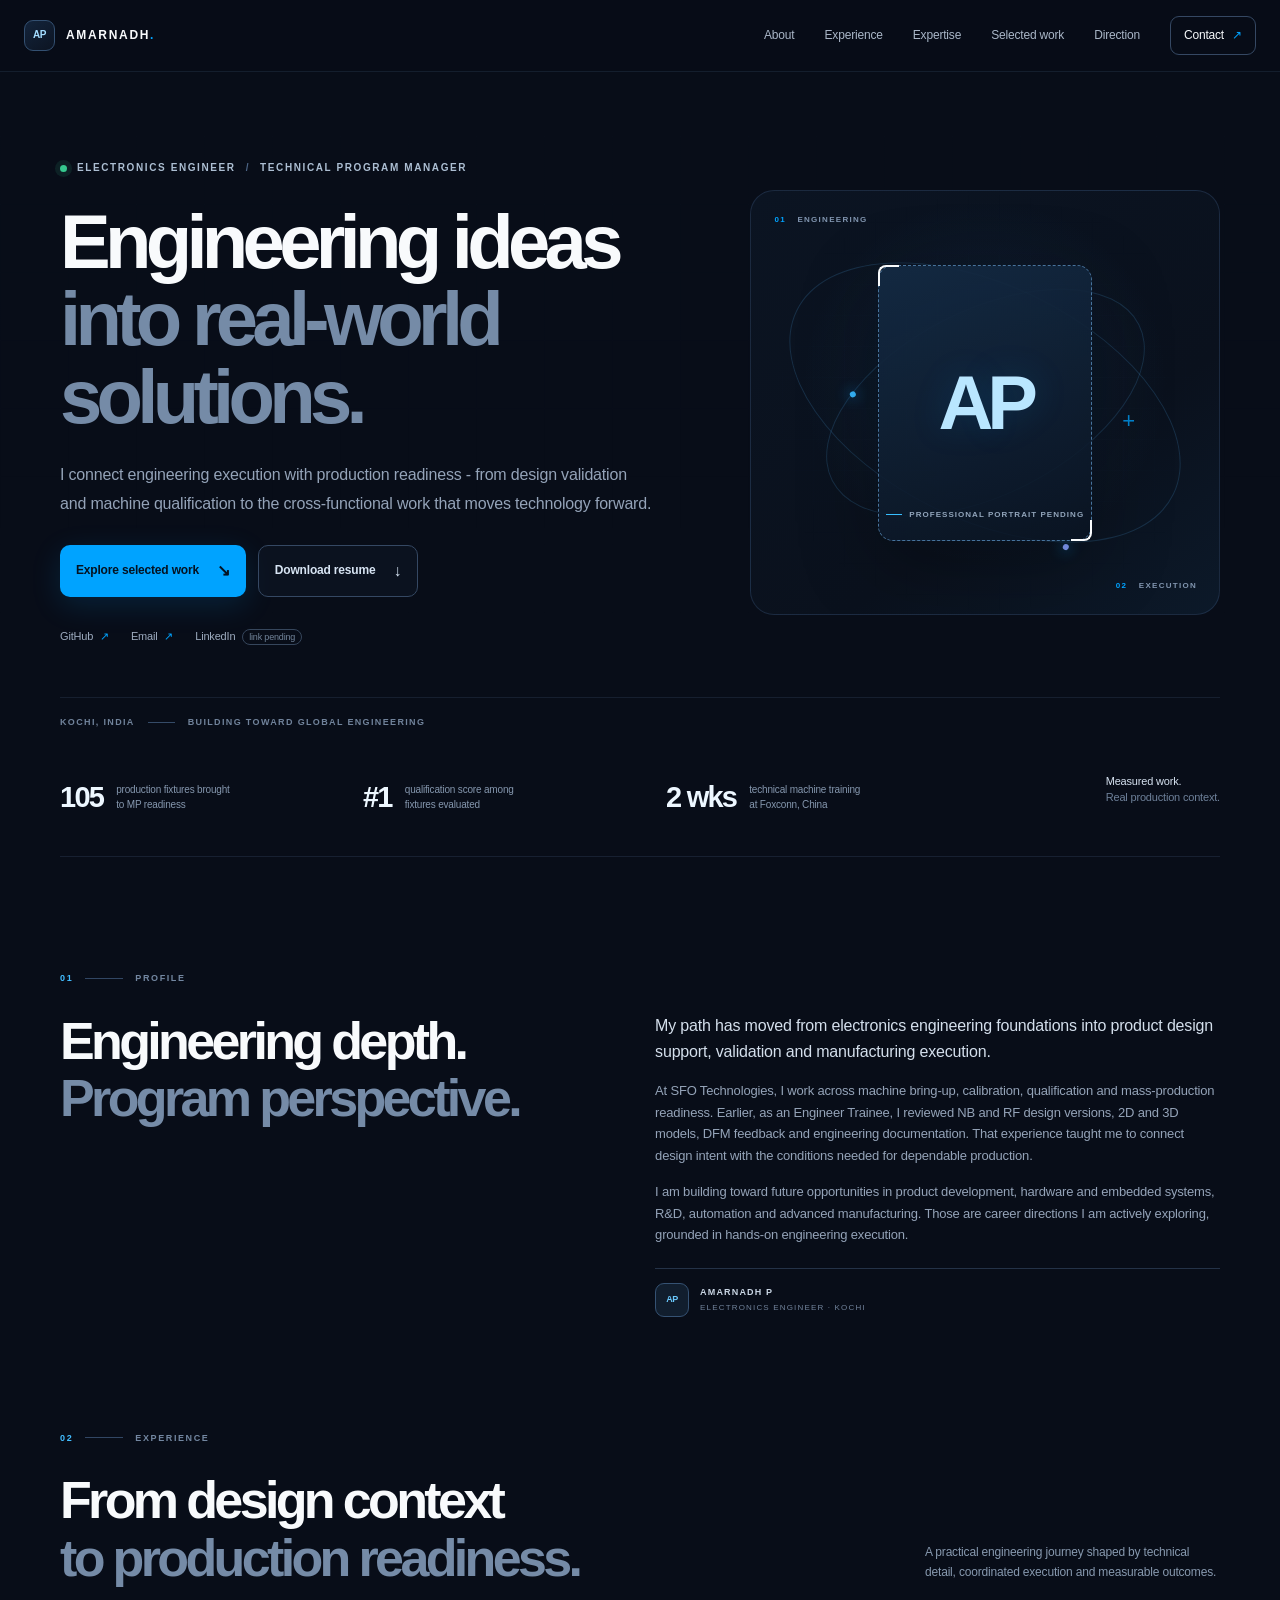
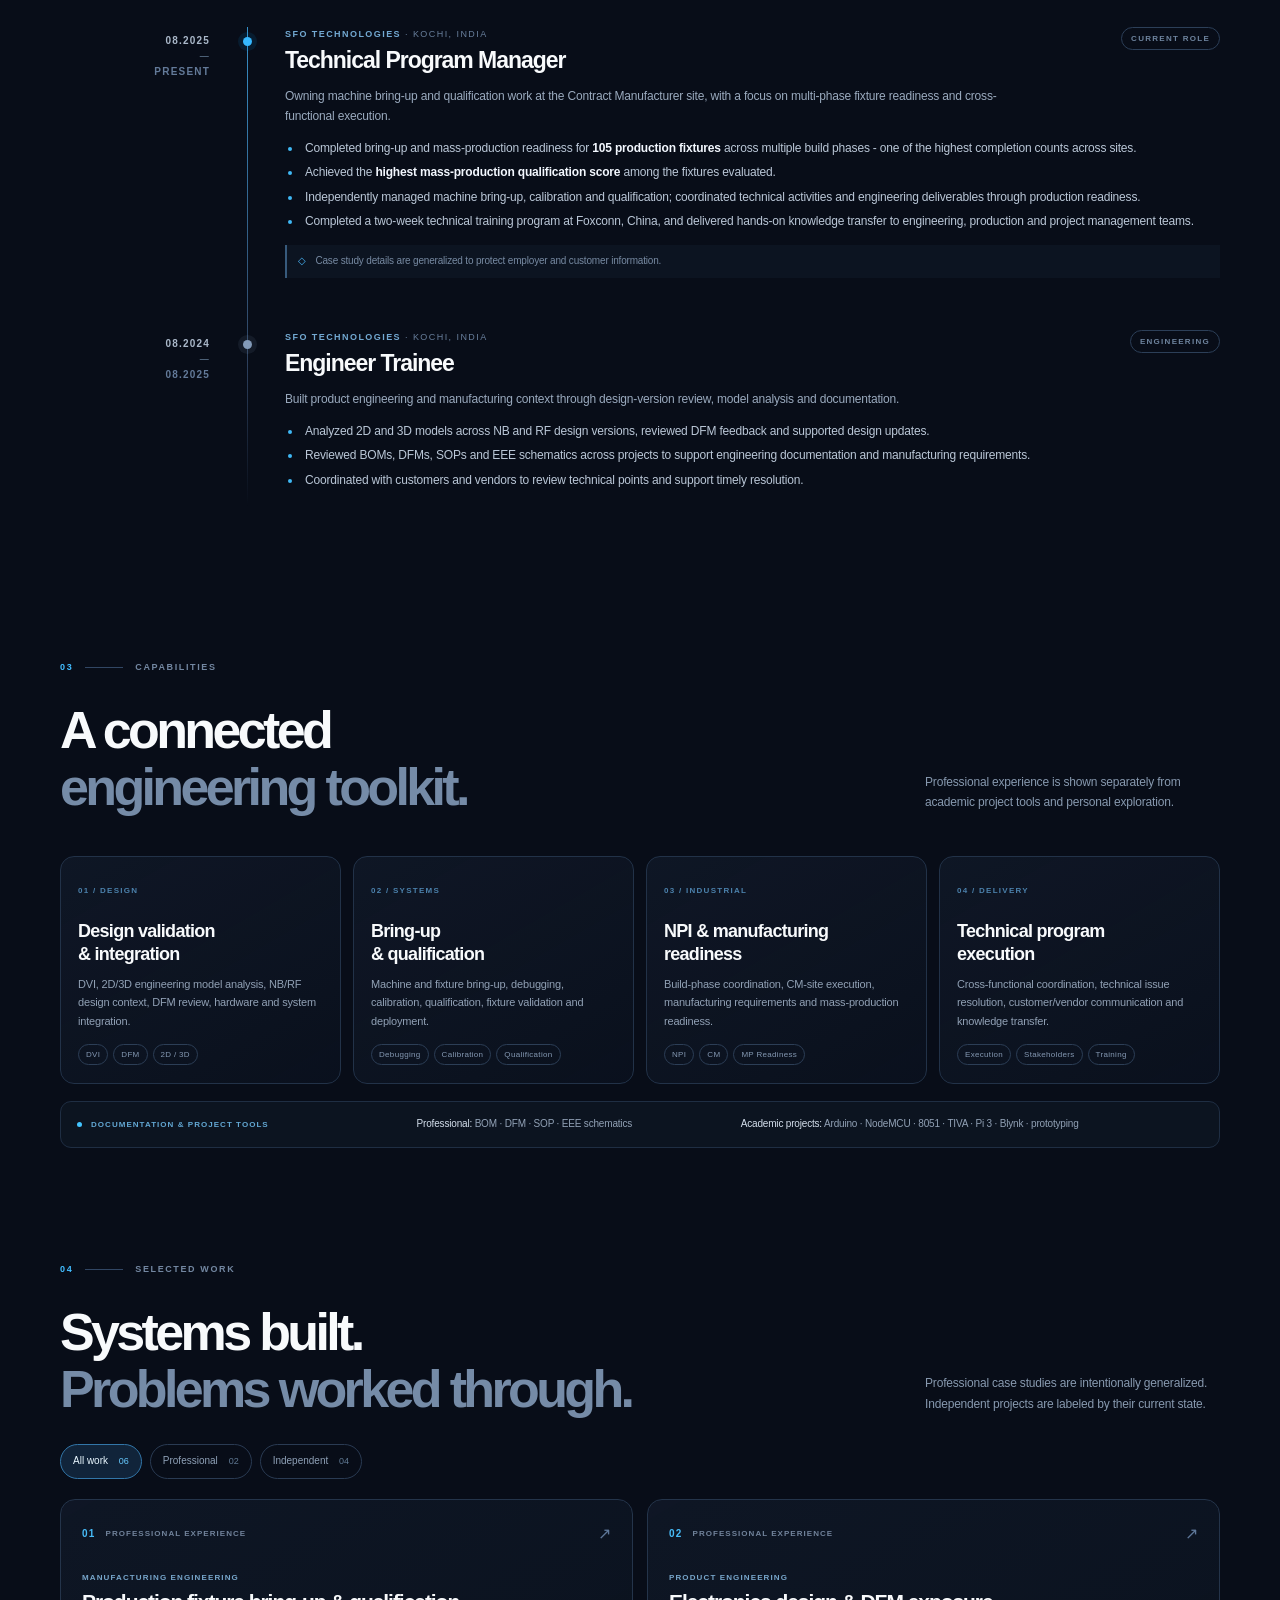
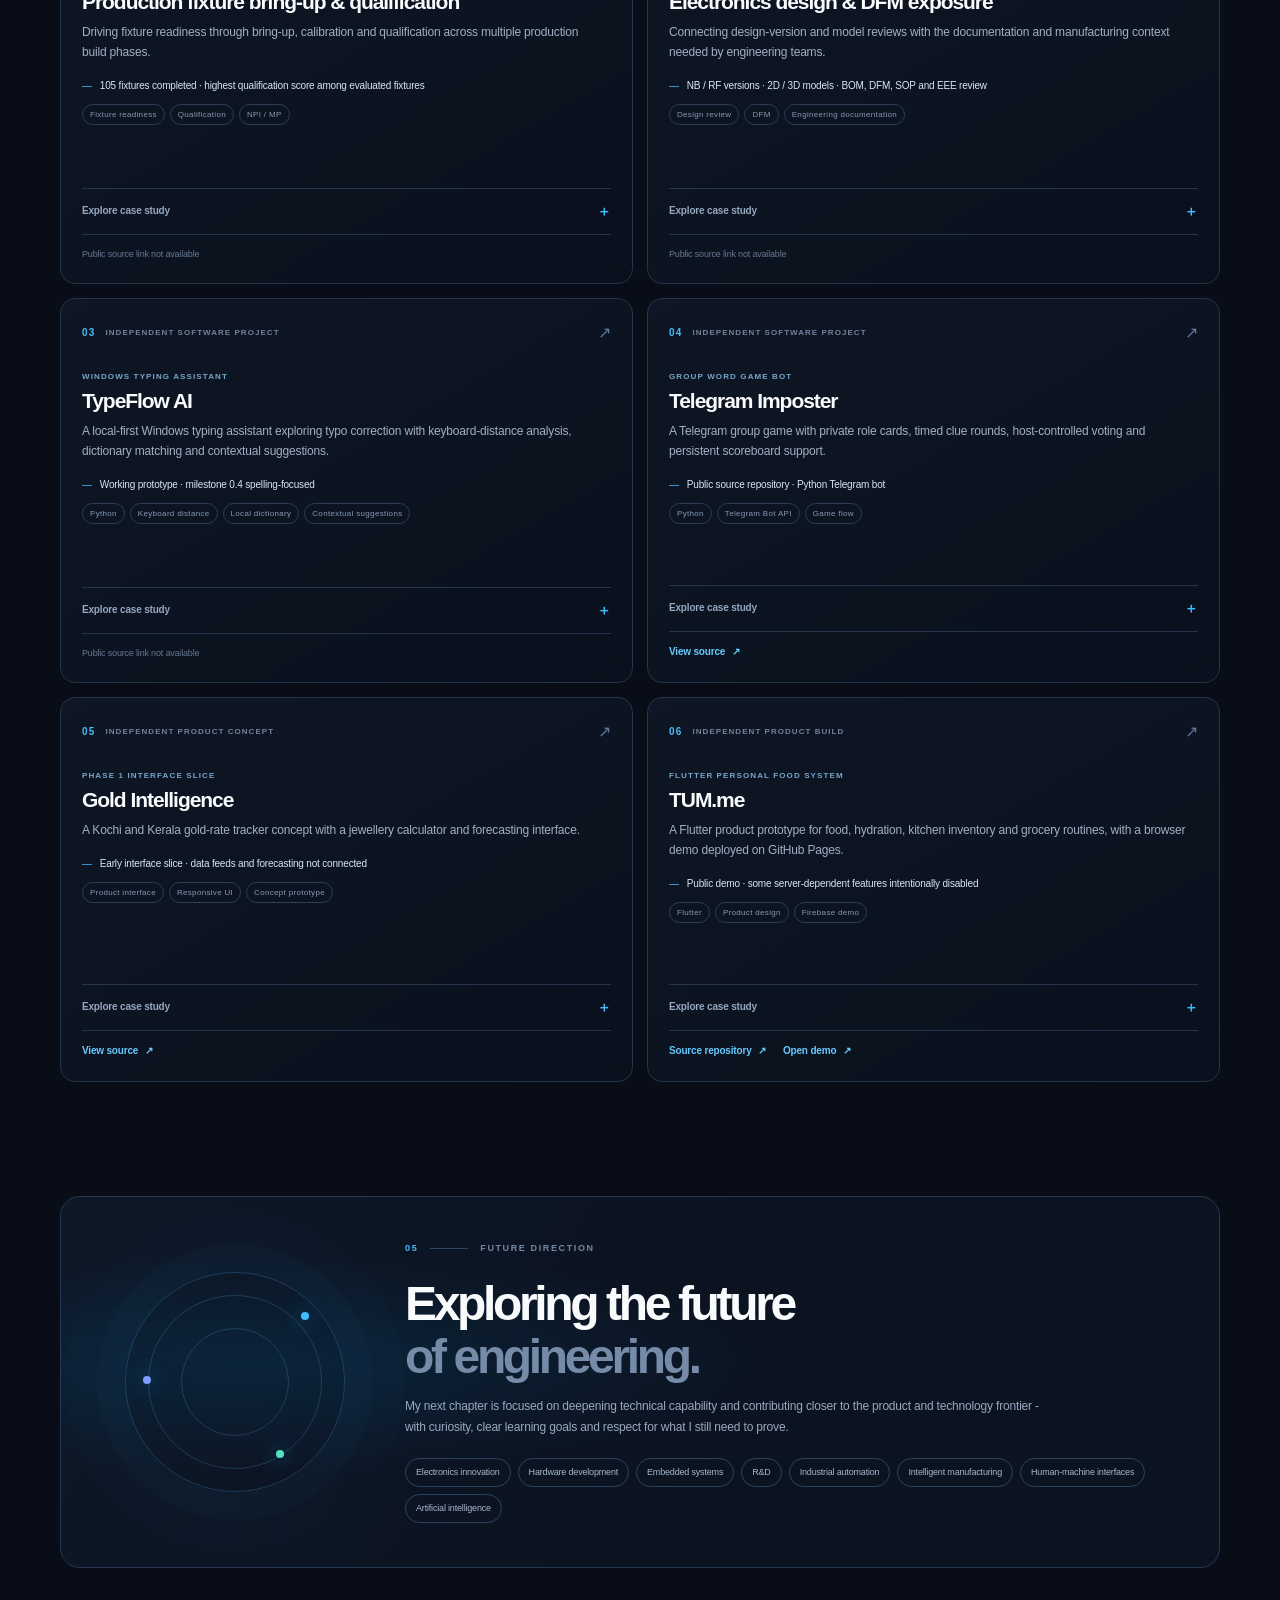
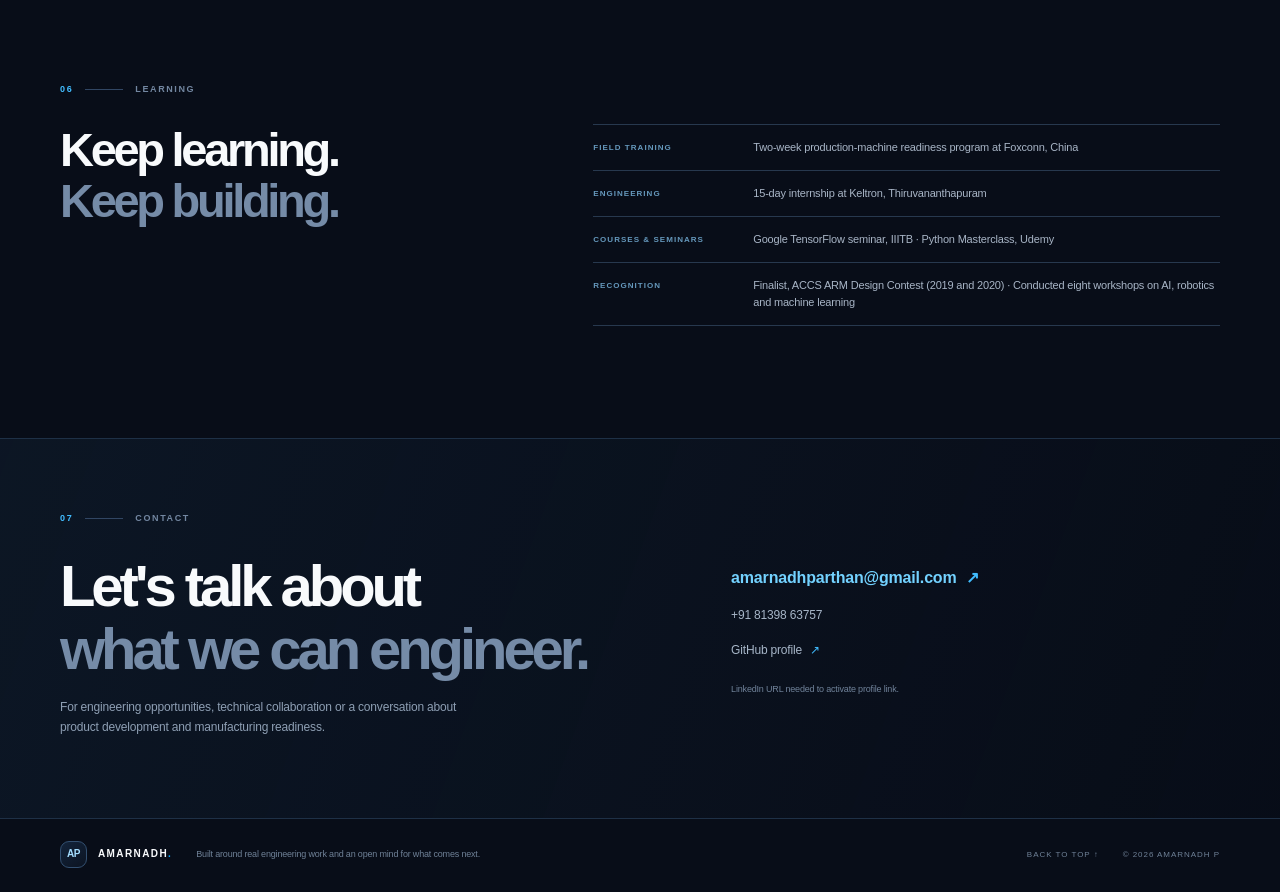
==== index.html @ 911b63a7 "Publish premium engineering portfolio" ====
<!doctype html>
<html lang="en">
<head>
  <meta charset="utf-8">
  <meta name="viewport" content="width=device-width, initial-scale=1">
  <meta name="theme-color" content="#080d18">
  <meta name="description" content="Amarnadh P is an Electronics Engineer and Technical Program Manager focused on DVI, NPI, manufacturing readiness, hardware and engineering innovation.">
  <meta property="og:type" content="website">
  <meta property="og:title" content="Amarnadh P | Electronics Engineer & Technical Program Manager">
  <meta property="og:description" content="Engineering ideas into real-world solutions through electronics, validation, manufacturing readiness and technology development.">
  <meta property="og:image" content="assets/img/og-card.svg">
  <meta name="author" content="Amarnadh P">
  <link rel="canonical" href="https://amarnadhp1998-lgtm.github.io/">
  <link rel="icon" href="assets/img/favicon.svg" type="image/svg+xml">
  <link rel="stylesheet" href="assets/css/styles.css">
  <title>Amarnadh P | Electronics Engineer &amp; Technical Program Manager</title>
  <script type="application/ld+json">
  {"@context":"https://schema.org","@type":"Person","name":"Amarnadh P","jobTitle":"Technical Program Manager","email":"mailto:amarnadhparthan@gmail.com","telephone":"+91 8139863757","address":{"@type":"PostalAddress","addressLocality":"Kochi","addressCountry":"IN"},"url":"https://amarnadhp1998-lgtm.github.io/","sameAs":["https://github.com/amarnadhp1998-lgtm"]}
  </script>
</head>
<body>
  <a class="skip-link" href="#main">Skip to content</a>
  <header class="site-header" id="top">
    <div class="nav-shell">
      <a class="brand" href="#top" aria-label="Amarnadh P home"><span class="brand-mark">AP</span><span>AMARNADH<span class="brand-dot">.</span></span></a>
      <button class="menu-toggle" type="button" aria-label="Open navigation" aria-expanded="false" aria-controls="primary-nav"><span></span><span></span></button>
      <nav class="primary-nav" id="primary-nav" aria-label="Primary navigation">
        <a href="#about">About</a><a href="#experience">Experience</a><a href="#expertise">Expertise</a><a href="#work">Selected work</a><a href="#future">Direction</a>
        <a class="nav-contact" href="#contact">Contact <span aria-hidden="true">↗</span></a>
      </nav>
    </div>
  </header>
  <main id="main">
    <section class="hero section-wrap" aria-labelledby="hero-title">
      <div class="hero-grid">
        <div class="hero-copy reveal">
          <p class="eyebrow"><span class="status-dot"></span> ELECTRONICS ENGINEER <span class="eyebrow-divider">/</span> TECHNICAL PROGRAM MANAGER</p>
          <h1 id="hero-title">Engineering ideas<br><span>into real-world solutions.</span></h1>
          <p class="hero-lede">I connect engineering execution with production readiness - from design validation and machine qualification to the cross-functional work that moves technology forward.</p>
          <div class="hero-actions">
            <a class="button button-primary" href="#work">Explore selected work <span aria-hidden="true">↘</span></a>
            <a class="button button-quiet" href="assets/Amarnadh_P_Resume.pdf" download>Download resume <span aria-hidden="true">↓</span></a>
          </div>
          <div class="hero-links" aria-label="Professional links">
            <a href="https://github.com/amarnadhp1998-lgtm" target="_blank" rel="noreferrer">GitHub <span aria-hidden="true">↗</span></a>
            <a href="mailto:amarnadhparthan@gmail.com">Email <span aria-hidden="true">↗</span></a>
            <a class="linkedin-placeholder" href="#contact" title="LinkedIn profile URL needed">LinkedIn <span class="pending-label">link pending</span></a>
          </div>
        </div>
        <div class="hero-visual reveal" aria-label="Portrait placeholder and engineering motif">
          <div class="visual-grid" aria-hidden="true"></div>
          <div class="orbit orbit-one" aria-hidden="true"></div><div class="orbit orbit-two" aria-hidden="true"></div>
          <div class="portrait-placeholder">
            <span class="portrait-initials">AP</span>
            <span class="portrait-caption"><span class="caption-line"></span> PROFESSIONAL PORTRAIT PENDING</span>
          </div>
          <div class="visual-label visual-label-top"><span>01</span> ENGINEERING</div>
          <div class="visual-label visual-label-bottom"><span>02</span> EXECUTION</div>
          <div class="visual-crosshair" aria-hidden="true">+</div>
        </div>
      </div>
      <div class="hero-meta"><span>KOCHI, INDIA</span><span class="meta-rule"></span><span>BUILDING TOWARD GLOBAL ENGINEERING</span></div>
    </section>
    <section class="impact-strip section-wrap" aria-label="Selected impact">
      <div class="impact-item"><span class="impact-number">105</span><span class="impact-label">production fixtures brought<br>to MP readiness</span></div>
      <div class="impact-item"><span class="impact-number">#1</span><span class="impact-label">qualification score among<br>fixtures evaluated</span></div>
      <div class="impact-item"><span class="impact-number">2 wks</span><span class="impact-label">technical machine training<br>at Foxconn, China</span></div>
      <p class="impact-note">Measured work.<br><span>Real production context.</span></p>
    </section>
    <section class="section section-wrap about-section" id="about" aria-labelledby="about-title">
      <div class="section-kicker"><span>01</span><span class="kicker-rule"></span><span>PROFILE</span></div>
      <div class="about-grid">
        <h2 id="about-title">Engineering depth.<br><span>Program perspective.</span></h2>
        <div class="about-body"><p class="section-intro">My path has moved from electronics engineering foundations into product design support, validation and manufacturing execution.</p><p>At SFO Technologies, I work across machine bring-up, calibration, qualification and mass-production readiness. Earlier, as an Engineer Trainee, I reviewed NB and RF design versions, 2D and 3D models, DFM feedback and engineering documentation. That experience taught me to connect design intent with the conditions needed for dependable production.</p><p>I am building toward future opportunities in product development, hardware and embedded systems, R&amp;D, automation and advanced manufacturing. Those are career directions I am actively exploring, grounded in hands-on engineering execution.</p><div class="about-signature"><span class="signature-mark">AP</span><span>AMARNADH P <small>ELECTRONICS ENGINEER · KOCHI</small></span></div></div>
      </div>
    </section>
    <section class="section section-wrap experience-section" id="experience" aria-labelledby="experience-title">
      <div class="section-kicker"><span>02</span><span class="kicker-rule"></span><span>EXPERIENCE</span></div>
      <div class="section-heading-row"><div><h2 id="experience-title">From design context<br><span>to production readiness.</span></h2></div><p class="section-aside">A practical engineering journey shaped by technical detail, coordinated execution and measurable outcomes.</p></div>
      <div class="timeline">
        <article class="timeline-entry current reveal"><div class="timeline-date"><span>08.2025</span><span class="date-dash">—</span><span>PRESENT</span></div><div class="timeline-marker" aria-hidden="true"></div><div class="timeline-content"><div class="role-head"><div><p class="role-company">SFO TECHNOLOGIES <span>· KOCHI, INDIA</span></p><h3>Technical Program Manager</h3></div><span class="role-type">CURRENT ROLE</span></div><p class="role-summary">Owning machine bring-up and qualification work at the Contract Manufacturer site, with a focus on multi-phase fixture readiness and cross-functional execution.</p><ul class="achievement-list"><li>Completed bring-up and mass-production readiness for <strong>105 production fixtures</strong> across multiple build phases - one of the highest completion counts across sites.</li><li>Achieved the <strong>highest mass-production qualification score</strong> among the fixtures evaluated.</li><li>Independently managed machine bring-up, calibration and qualification; coordinated technical activities and engineering deliverables through production readiness.</li><li>Completed a two-week technical training program at Foxconn, China, and delivered hands-on knowledge transfer to engineering, production and project management teams.</li></ul><p class="confidential-note"><span aria-hidden="true">◇</span> Case study details are generalized to protect employer and customer information.</p></div></article>
        <article class="timeline-entry reveal"><div class="timeline-date"><span>08.2024</span><span class="date-dash">—</span><span>08.2025</span></div><div class="timeline-marker" aria-hidden="true"></div><div class="timeline-content"><div class="role-head"><div><p class="role-company">SFO TECHNOLOGIES <span>· KOCHI, INDIA</span></p><h3>Engineer Trainee</h3></div><span class="role-type">ENGINEERING</span></div><p class="role-summary">Built product engineering and manufacturing context through design-version review, model analysis and documentation.</p><ul class="achievement-list"><li>Analyzed 2D and 3D models across NB and RF design versions, reviewed DFM feedback and supported design updates.</li><li>Reviewed BOMs, DFMs, SOPs and EEE schematics across projects to support engineering documentation and manufacturing requirements.</li><li>Coordinated with customers and vendors to review technical points and support timely resolution.</li></ul></div></article>
      </div>
    </section>
    <section class="section section-wrap expertise-section" id="expertise" aria-labelledby="expertise-title">
      <div class="section-kicker"><span>03</span><span class="kicker-rule"></span><span>CAPABILITIES</span></div>
      <div class="section-heading-row"><div><h2 id="expertise-title">A connected<br><span>engineering toolkit.</span></h2></div><p class="section-aside">Professional experience is shown separately from academic project tools and personal exploration.</p></div>
      <div class="expertise-grid">
        <article class="expertise-card reveal"><span class="card-index">01 / DESIGN</span><h3>Design validation<br>&amp; integration</h3><p>DVI, 2D/3D engineering model analysis, NB/RF design context, DFM review, hardware and system integration.</p><div class="tag-row"><span>DVI</span><span>DFM</span><span>2D / 3D</span></div></article>
        <article class="expertise-card reveal"><span class="card-index">02 / SYSTEMS</span><h3>Bring-up<br>&amp; qualification</h3><p>Machine and fixture bring-up, debugging, calibration, qualification, fixture validation and deployment.</p><div class="tag-row"><span>Debugging</span><span>Calibration</span><span>Qualification</span></div></article>
        <article class="expertise-card reveal"><span class="card-index">03 / INDUSTRIAL</span><h3>NPI &amp; manufacturing<br>readiness</h3><p>Build-phase coordination, CM-site execution, manufacturing requirements and mass-production readiness.</p><div class="tag-row"><span>NPI</span><span>CM</span><span>MP Readiness</span></div></article>
        <article class="expertise-card reveal"><span class="card-index">04 / DELIVERY</span><h3>Technical program<br>execution</h3><p>Cross-functional coordination, technical issue resolution, customer/vendor communication and knowledge transfer.</p><div class="tag-row"><span>Execution</span><span>Stakeholders</span><span>Training</span></div></article>
      </div>
      <div class="tools-ribbon"><div class="tools-heading"><span class="ribbon-dot"></span> DOCUMENTATION &amp; PROJECT TOOLS</div><p><span>Professional:</span> BOM · DFM · SOP · EEE schematics</p><p><span>Academic projects:</span> Arduino · NodeMCU · 8051 · TIVA · Pi 3 · Blynk · prototyping</p></div>
    </section>
    <section class="section section-wrap work-section" id="work" aria-labelledby="work-title">
      <div class="section-kicker"><span>04</span><span class="kicker-rule"></span><span>SELECTED WORK</span></div>
      <div class="section-heading-row"><div><h2 id="work-title">Systems built.<br><span>Problems worked through.</span></h2></div><p class="section-aside">Professional case studies are intentionally generalized. Independent projects are labeled by their current state.</p></div>
      <div class="project-filters" role="group" aria-label="Filter projects"><button class="filter-button is-active" data-filter="all" aria-pressed="true">All work <span>06</span></button><button class="filter-button" data-filter="professional" aria-pressed="false">Professional <span>02</span></button><button class="filter-button" data-filter="independent" aria-pressed="false">Independent <span>04</span></button></div>
      <div class="project-grid" id="project-grid" aria-live="polite"></div>
    </section>
    <section class="section section-wrap future-section" id="future" aria-labelledby="future-title">
      <div class="future-panel reveal"><div class="future-orbit" aria-hidden="true"><span></span><i></i><b></b></div><div class="future-copy"><div class="section-kicker"><span>05</span><span class="kicker-rule"></span><span>FUTURE DIRECTION</span></div><h2 id="future-title">Exploring the future<br><span>of engineering.</span></h2><p>My next chapter is focused on deepening technical capability and contributing closer to the product and technology frontier - with curiosity, clear learning goals and respect for what I still need to prove.</p><div class="interest-cloud"><span>Electronics innovation</span><span>Hardware development</span><span>Embedded systems</span><span>R&amp;D</span><span>Industrial automation</span><span>Intelligent manufacturing</span><span>Human-machine interfaces</span><span>Artificial intelligence</span></div></div></div>
    </section>
    <section class="section section-wrap development-section" aria-labelledby="development-title"><div class="section-kicker"><span>06</span><span class="kicker-rule"></span><span>LEARNING</span></div><div class="development-grid"><h2 id="development-title">Keep learning.<br><span>Keep building.</span></h2><div class="learning-list"><div><span class="learning-year">FIELD TRAINING</span><p>Two-week production-machine readiness program at Foxconn, China</p></div><div><span class="learning-year">ENGINEERING</span><p>15-day internship at Keltron, Thiruvananthapuram</p></div><div><span class="learning-year">COURSES &amp; SEMINARS</span><p>Google TensorFlow seminar, IIITB · Python Masterclass, Udemy</p></div><div><span class="learning-year">RECOGNITION</span><p>Finalist, ACCS ARM Design Contest (2019 and 2020) · Conducted eight workshops on AI, robotics and machine learning</p></div></div></div></section>
    <section class="contact-section" id="contact" aria-labelledby="contact-title"><div class="contact-inner section-wrap"><div class="section-kicker"><span>07</span><span class="kicker-rule"></span><span>CONTACT</span></div><div class="contact-grid"><div><h2 id="contact-title">Let's talk about<br><span>what we can engineer.</span></h2><p>For engineering opportunities, technical collaboration or a conversation about product development and manufacturing readiness.</p></div><div class="contact-actions"><a class="contact-email" href="mailto:amarnadhparthan@gmail.com">amarnadhparthan@gmail.com <span>↗</span></a><a href="tel:+918139863757">+91 81398 63757</a><a href="https://github.com/amarnadhp1998-lgtm" target="_blank" rel="noreferrer">GitHub profile <span>↗</span></a><span class="contact-placeholder">LinkedIn URL needed to activate profile link.</span></div></div></div></section>
  </main>
  <footer class="site-footer section-wrap"><a class="brand footer-brand" href="#top"><span class="brand-mark">AP</span><span>AMARNADH<span class="brand-dot">.</span></span></a><p>Built around real engineering work and an open mind for what comes next.</p><a href="#top" class="back-top">BACK TO TOP ↑</a><span class="footer-copy">© <span id="year"></span> AMARNADH P</span></footer>
  <script src="assets/js/content.js"></script>
  <script src="assets/js/app.js"></script>
</body>
</html>
---- assets/css/styles.css ----
:root{color-scheme:dark;--bg:#080d18;--bg-soft:#0b1220;--panel:#101827;--panel-2:#131e2f;--line:#243247;--line-bright:#354863;--blue:#3b82f6;--cyan:#00a3ff;--text:#f8fafc;--muted:#94a3b8;--soft:#c5d0df;--max:1160px;--nav-h:72px;--radius:18px;--ease:cubic-bezier(.22,.75,.24,1)}
*{box-sizing:border-box}html{scroll-behavior:smooth;scroll-padding-top:calc(var(--nav-h) + 22px)}body{margin:0;background:var(--bg);color:var(--text);font-family:Inter,Manrope,"Segoe UI",Arial,sans-serif;font-size:15px;line-height:1.65;letter-spacing:-.012em;-webkit-font-smoothing:antialiased}body:before{content:"";position:fixed;inset:0;pointer-events:none;opacity:.14;background-image:linear-gradient(rgba(96,128,170,.09) 1px,transparent 1px),linear-gradient(90deg,rgba(96,128,170,.09) 1px,transparent 1px);background-size:68px 68px;mask-image:linear-gradient(to bottom,black,transparent 82%);z-index:-1}a{color:inherit;text-decoration:none}button{font:inherit;color:inherit}.skip-link{position:absolute;left:14px;top:-60px;z-index:20;padding:10px 14px;background:var(--cyan);color:#06101e;border-radius:8px;font-weight:700}.skip-link:focus{top:12px}.section-wrap{width:min(var(--max),calc(100% - 64px));margin-inline:auto}.site-header{position:sticky;top:0;z-index:15;height:var(--nav-h);border-bottom:1px solid rgba(69,93,125,.22);background:rgba(8,13,24,.85);backdrop-filter:blur(16px)}.nav-shell{height:100%;width:min(1280px,calc(100% - 48px));margin:auto;display:flex;align-items:center;justify-content:space-between}.brand{display:inline-flex;align-items:center;gap:11px;font-size:12px;font-weight:800;letter-spacing:.14em}.brand-mark{display:grid;place-items:center;width:31px;height:31px;border:1px solid #335071;border-radius:9px;color:#a4ddff;font-size:10px;letter-spacing:-.05em;background:linear-gradient(145deg,#13243b,#0c1422)}.brand-dot{color:var(--cyan)}.primary-nav{display:flex;align-items:center;gap:30px}.primary-nav a{color:#aab7c8;font-size:12px;transition:color .2s ease}.primary-nav a:hover,.primary-nav a.is-current{color:var(--text)}.primary-nav .nav-contact{color:var(--text);padding:9px 13px;border:1px solid var(--line-bright);border-radius:9px}.nav-contact span{color:var(--cyan);margin-left:5px}.menu-toggle{display:none}
.hero{padding-top:88px}.hero-grid{display:grid;grid-template-columns:minmax(0,1.16fr) minmax(330px,.84fr);align-items:center;gap:42px;min-height:440px}.eyebrow,.section-kicker,.project-type,.project-category,.role-company,.card-index,.tools-heading,.visual-label,.hero-meta,.role-type,.learning-year{font-size:10px;letter-spacing:.16em;font-weight:700}.eyebrow{color:#acbed2;margin:0 0 26px;display:flex;gap:10px;align-items:center}.status-dot,.ribbon-dot{width:7px;height:7px;border-radius:99px;background:#36c98f;box-shadow:0 0 0 5px rgba(54,201,143,.11)}.eyebrow-divider{color:#4d6687}.hero h1{font-size:clamp(48px,6.1vw,76px);line-height:1.02;letter-spacing:-.075em;margin:0;max-width:760px;font-weight:650}.hero h1 span,.section h2 span,.contact-section h2 span{color:#758ba7}.hero-lede{color:var(--muted);font-size:16px;line-height:1.8;max-width:595px;margin:26px 0 26px}.hero-actions{display:flex;gap:12px;flex-wrap:wrap}.button{display:inline-flex;align-items:center;gap:18px;border-radius:10px;padding:12px 16px;font-size:12px;font-weight:700;transition:transform .2s ease,border-color .2s ease,background .2s ease}.button:hover{transform:translateY(-2px)}.button span{font-size:16px}.button-primary{background:var(--cyan);color:#041322;box-shadow:0 8px 30px rgba(0,163,255,.15)}.button-primary:hover{background:#45beff}.button-quiet{color:#d7e4f3;border:1px solid var(--line-bright);background:rgba(16,24,39,.55)}.button-quiet:hover{border-color:#5a7499}.hero-links{display:flex;gap:22px;margin-top:30px}.hero-links a{font-size:11px;color:#9eacc0}.hero-links a span{color:var(--cyan);margin-left:4px}.hero-links a:hover{color:var(--text)}.pending-label{font-size:9px!important;color:#72849a!important;border:1px solid #36465c;border-radius:20px;padding:2px 6px;margin-left:5px}
.hero-visual{position:relative;min-height:425px;display:grid;place-items:center;overflow:hidden;border:1px solid rgba(68,97,138,.3);border-radius:24px;background:radial-gradient(ellipse at 50% 45%,rgba(36,112,177,.15),transparent 55%),linear-gradient(145deg,#0b1422,#0a111d 65%,#0c1929)}.visual-grid{position:absolute;inset:0;background-image:linear-gradient(rgba(87,126,179,.1) 1px,transparent 1px),linear-gradient(90deg,rgba(87,126,179,.1) 1px,transparent 1px);background-size:31px 31px;opacity:.35;mask-image:radial-gradient(ellipse,black,transparent 77%)}.portrait-placeholder{z-index:1;position:relative;width:214px;height:276px;border:1px dashed #47739c;border-radius:15px;background:linear-gradient(160deg,rgba(20,42,67,.94),rgba(10,20,34,.88));display:flex;flex-direction:column;align-items:center;justify-content:center;box-shadow:0 22px 80px rgba(0,0,0,.28)}.portrait-placeholder:before,.portrait-placeholder:after{content:"";position:absolute;width:19px;height:19px;border-color:#36b8ff}.portrait-placeholder:before{top:-1px;left:-1px;border-top:2px solid;border-left:2px solid;border-top-left-radius:8px}.portrait-placeholder:after{bottom:-1px;right:-1px;border-bottom:2px solid;border-right:2px solid;border-bottom-right-radius:8px}.portrait-initials{font-size:76px;line-height:1;font-weight:600;letter-spacing:-.08em;color:#b9e6ff;text-shadow:0 0 35px rgba(0,163,255,.17)}.portrait-caption{position:absolute;bottom:18px;display:flex;align-items:center;gap:7px;color:#92a5bb;font-size:8px;letter-spacing:.13em;font-weight:700}.caption-line{height:1px;width:16px;background:#38bfff}.orbit{position:absolute;border:1px solid rgba(68,137,193,.23);border-radius:50%;transform:rotate(-27deg)}.orbit-one{width:345px;height:185px}.orbit-two{width:420px;height:235px;transform:rotate(26deg)}.orbit-one:after,.orbit-two:after{content:"";position:absolute;width:6px;height:6px;border-radius:50%;background:#36b8ff;box-shadow:0 0 14px #00a3ff}.orbit-one:after{top:21px;left:54px}.orbit-two:after{bottom:19px;right:70px;background:#839cfb}.visual-label{position:absolute;z-index:2;color:#8195af;font-size:8px}.visual-label span{color:var(--cyan);margin-right:8px}.visual-label-top{top:22px;left:23px}.visual-label-bottom{right:22px;bottom:22px}.visual-crosshair{position:absolute;top:50%;right:18%;color:rgba(0,163,255,.8);font-size:22px;font-weight:200}.hero-meta{margin-top:52px;padding:17px 0;display:flex;align-items:center;gap:13px;color:#71839b;font-size:9px;letter-spacing:.15em;border-top:1px solid rgba(69,93,125,.23)}.meta-rule{width:27px;height:1px;background:#354b68}.meta-year{margin-left:auto;color:#667990}
.impact-strip{padding:27px 0 34px;display:grid;grid-template-columns:1fr 1fr 1fr .9fr;gap:24px;border-bottom:1px solid rgba(69,93,125,.25)}.impact-item{display:flex;align-items:center;gap:13px}.impact-number{font-size:29px;font-weight:650;letter-spacing:-.06em;color:#edf7ff;white-space:nowrap}.impact-label{font-size:10px;line-height:1.45;color:#8597ae}.impact-note{justify-self:end;margin:0;color:#d5e1ef;font-size:11px;line-height:1.45}.impact-note span{color:#6e819a}
.section{padding-top:114px}.section-kicker{color:#7387a1;display:flex;align-items:center;gap:12px;font-size:9px;letter-spacing:.18em}.section-kicker>span:first-child{color:#42bdff}.kicker-rule{width:38px;height:1px;background:#314663}.about-grid{display:grid;grid-template-columns:.95fr 1.05fr;gap:84px;margin-top:27px}.section h2,.contact-section h2{font-size:clamp(37px,4.1vw,52px);line-height:1.1;letter-spacing:-.07em;font-weight:600;margin:0}.about-body{max-width:580px;color:var(--muted);font-size:13px}.about-body p{margin:0 0 15px}.about-body .section-intro{color:#d4dfec;font-size:16px;line-height:1.65}.about-signature{display:flex;align-items:center;gap:11px;padding-top:14px;margin-top:22px;border-top:1px solid var(--line);color:#cbd7e5;font-size:9px;letter-spacing:.13em;font-weight:700}.signature-mark{display:grid;place-items:center;width:34px;height:34px;border:1px solid #355273;border-radius:9px;color:#6bcaff;background:#111e2e;letter-spacing:-.05em}.about-signature small{display:block;color:#71839b;font-size:8px;font-weight:500;margin-top:2px}
.section-heading-row{display:flex;align-items:end;justify-content:space-between;gap:32px;margin:27px 0 40px}.section-aside{max-width:295px;margin:0 0 4px;color:#8799af;font-size:12px;line-height:1.7}.timeline{position:relative;margin-top:7px}.timeline:before{content:"";position:absolute;left:187px;top:0;bottom:40px;width:1px;background:linear-gradient(to bottom,#368fc7,#304462 68%,transparent)}.timeline-entry{display:grid;grid-template-columns:150px 1px 1fr;column-gap:37px;position:relative;padding-bottom:48px}.timeline-date{display:flex;flex-direction:column;align-items:flex-end;padding-top:6px;color:#aab8c9;font-size:10px;letter-spacing:.12em;font-weight:700}.timeline-date span:last-child{color:#637a99}.date-dash{color:#53677f;font-size:9px}.timeline-marker{position:relative;width:9px;height:9px;margin:10px -4px 0;background:#36b8ff;border-radius:50%;box-shadow:0 0 0 5px rgba(0,163,255,.1)}.timeline-entry:not(.current) .timeline-marker{background:#8299b7;box-shadow:0 0 0 5px rgba(130,153,183,.1)}.timeline-content{padding:0 0 4px}.role-head{display:flex;justify-content:space-between;align-items:start;gap:20px}.role-company{margin:0 0 5px;color:#73a9d2;font-size:9px}.role-company span{color:#687f9c;font-weight:500}.role-head h3{font-size:23px;letter-spacing:-.045em;line-height:1.2;margin:0;font-weight:550}.role-type{white-space:nowrap;color:#6e849e;border:1px solid #2c3f58;border-radius:30px;padding:4px 9px;font-size:8px}.role-summary{margin:13px 0 11px;color:#9aaabe;font-size:12px;max-width:730px}.achievement-list{margin:0;padding-left:17px;color:#bac7d7;font-size:12px;line-height:1.7}.achievement-list li{padding-left:3px;margin:4px 0}.achievement-list li::marker{color:#3fb8f5}.achievement-list strong{color:#f3f8ff;font-weight:650}.confidential-note{margin:14px 0 0;padding:8px 11px;background:#0c1421;border-left:2px solid #375a7c;color:#778aa2;font-size:10px}.confidential-note span{color:#4abaff;margin-right:7px}
.expertise-grid{display:grid;grid-template-columns:repeat(4,1fr);gap:12px}.expertise-card{padding:19px 17px 18px;border:1px solid #223248;border-radius:14px;background:linear-gradient(150deg,rgba(16,24,39,.9),rgba(11,18,31,.78));min-height:223px;transition:transform .25s var(--ease),border-color .25s ease}.expertise-card:hover{transform:translateY(-4px);border-color:#3e648e}.card-index{color:#4c82ad;font-size:8px;letter-spacing:.16em}.expertise-card h3{font-size:18px;line-height:1.25;letter-spacing:-.04em;margin:19px 0 10px;font-weight:570}.expertise-card p{font-size:11px;line-height:1.65;color:#91a1b5;margin:0;min-height:55px}.tag-row{display:flex;gap:5px;flex-wrap:wrap;margin-top:14px}.tag-row span,.project-tags span{border:1px solid #2c3e56;border-radius:30px;padding:3px 7px;font-size:8px;color:#8599b3;letter-spacing:.04em}.tools-ribbon{display:grid;grid-template-columns:1.05fr 1fr 1.5fr;align-items:center;gap:16px;margin-top:17px;padding:14px 16px;border:1px solid #1f2e43;border-radius:11px;background:#0c1420}.tools-ribbon p{font-size:10px;color:#91a1b5;margin:0}.tools-ribbon p span{color:#d4dfec}.tools-heading{font-size:8px;color:#63a8d4;letter-spacing:.13em;display:flex;align-items:center;gap:9px}.ribbon-dot{width:5px;height:5px;box-shadow:none;background:#43c4ff}
.project-filters{display:flex;gap:8px;flex-wrap:wrap;margin:-14px 0 20px}.filter-button{background:transparent;border:1px solid #2a3b53;border-radius:30px;padding:8px 12px;font-size:10px;color:#8fa1b7;cursor:pointer;transition:background .2s,border-color .2s,color .2s}.filter-button span{margin-left:8px;color:#607993;font-size:9px}.filter-button:hover,.filter-button.is-active{background:#11243a;border-color:#3276a8;color:#e9f7ff}.filter-button.is-active span{color:#67caff}.project-grid{display:grid;grid-template-columns:repeat(2,minmax(0,1fr));gap:14px}.project-card{position:relative;display:flex;flex-direction:column;padding:21px;border:1px solid #24344a;border-radius:15px;background:linear-gradient(150deg,rgba(16,24,39,.88),rgba(10,17,29,.95));min-height:385px;overflow:hidden;transition:transform .25s var(--ease),border-color .25s ease}.project-card:hover{transform:translateY(-3px);border-color:#42678b}.project-card:before{content:"";position:absolute;inset:0 auto auto 0;width:100%;height:1px;background:linear-gradient(90deg,transparent,#00a3ff55,transparent);opacity:0;transition:opacity .25s}.project-card:hover:before{opacity:1}.project-card-top{display:flex;align-items:center;gap:10px}.project-number{color:#47bcf8;font-size:10px;font-weight:700;letter-spacing:.12em}.project-category{color:#71839b;font-size:8px;letter-spacing:.13em}.project-arrow{margin-left:auto;color:#5e789a;font-size:16px}.project-type{color:#77a6cb;font-size:8px;letter-spacing:.14em;margin:24px 0 5px}.project-card h3{font-size:21px;line-height:1.2;letter-spacing:-.05em;font-weight:570;margin:0 0 9px}.project-summary{font-size:12px;color:#a1b0c3;line-height:1.65;margin:0;max-width:520px}.project-outcome{display:flex;gap:8px;color:#d7e7f5;font-size:10px;line-height:1.5;margin:15px 0 11px}.project-outcome span{color:#40bdff}.project-tags{display:flex;flex-wrap:wrap;gap:5px;margin:0 0 16px}.case-study{margin-top:auto;border-top:1px solid #25364c;border-bottom:1px solid #25364c}.case-study summary{display:flex;justify-content:space-between;align-items:center;padding:11px 0;list-style:none;cursor:pointer;color:#94a8c0;font-size:10px;font-weight:650}.case-study summary::-webkit-details-marker{display:none}.case-study summary span{color:#3cbcff;font-size:14px;transition:transform .2s}.case-study[open] summary span{transform:rotate(45deg)}.case-body{padding:0 0 12px}.case-context{margin:0 0 10px;color:#62a7d4;font-size:9px;letter-spacing:.04em}.case-body dl{margin:0;display:grid;gap:8px}.case-body dl div{display:grid;grid-template-columns:92px 1fr;gap:10px}.case-body dt{font-size:9px;color:#748aa5;font-weight:700}.case-body dd{font-size:10px;line-height:1.6;color:#a6b5c8;margin:0}.project-links{display:flex;gap:17px;flex-wrap:wrap;padding-top:12px}.project-links a{font-size:10px;color:#67caff;font-weight:650}.project-links a span{margin-left:4px}.project-links a:hover{color:#bceaff}.link-pending{font-size:9px;color:#657891}
.future-section{padding-bottom:0}.future-panel{position:relative;overflow:hidden;display:grid;grid-template-columns:260px 1fr;gap:40px;padding:44px;border:1px solid #263a53;border-radius:20px;background:radial-gradient(ellipse at 17% 45%,rgba(0,163,255,.1),transparent 38%),linear-gradient(120deg,#0d1726,#0b1220 65%)}.future-orbit{position:relative;align-self:center;justify-self:center;width:220px;height:220px;border:1px solid rgba(57,133,185,.35);border-radius:50%;box-shadow:0 0 0 28px rgba(25,76,119,.08),0 0 0 60px rgba(25,76,119,.045)}.future-orbit:before,.future-orbit:after{content:"";position:absolute;border:1px solid rgba(76,148,199,.27);inset:22px;border-radius:50%}.future-orbit:after{inset:55px}.future-orbit span,.future-orbit i,.future-orbit b{position:absolute;z-index:1;display:block;width:8px;height:8px;border-radius:50%;background:#40bcff;box-shadow:0 0 20px rgba(0,163,255,.7)}.future-orbit span{top:39px;right:35px}.future-orbit i{top:103px;left:17px;background:#819dff}.future-orbit b{bottom:33px;right:60px;background:#56e2c2}.future-copy{position:relative}.future-copy h2{font-size:clamp(36px,4vw,48px);margin:23px 0 12px}.future-copy>p{max-width:650px;color:#98a9be;font-size:12px;line-height:1.75;margin:0 0 20px}.interest-cloud{display:flex;gap:7px;flex-wrap:wrap}.interest-cloud span{border:1px solid #2c435f;border-radius:30px;padding:6px 10px;color:#a4b7cc;font-size:9px}.development-section{padding-bottom:112px}.development-grid{display:grid;grid-template-columns:.85fr 1.15fr;gap:70px;margin-top:27px}.development-grid h2{font-size:clamp(36px,4vw,47px);line-height:1.1;letter-spacing:-.07em;font-weight:600;margin:0}.learning-list{border-top:1px solid #27384e}.learning-list>div{display:grid;grid-template-columns:140px 1fr;gap:20px;padding:14px 0;border-bottom:1px solid #27384e}.learning-year{color:#6598bc;font-size:8px;letter-spacing:.13em;padding-top:2px}.learning-list p{color:#a8b5c6;margin:0;font-size:11px;line-height:1.55}
.contact-section{border-top:1px solid #1e3046;border-bottom:1px solid #1e3046;background:linear-gradient(110deg,rgba(13,24,39,.85),rgba(8,13,24,.65))}.contact-inner{padding-top:72px;padding-bottom:68px}.contact-grid{display:grid;grid-template-columns:1fr .8fr;gap:60px;margin-top:28px}.contact-section h2{font-size:clamp(39px,4.6vw,58px)}.contact-grid>div:first-child>p{color:#8e9fb4;font-size:12px;max-width:420px;margin-top:17px}.contact-actions{display:flex;flex-direction:column;align-items:flex-start;padding-top:4px}.contact-actions>a{padding:7px 0;color:#a7b6c8;font-size:12px;border-bottom:1px solid transparent}.contact-actions>a:hover{color:#fff;border-color:#38546f}.contact-actions>a span{color:#41bcff;margin-left:5px}.contact-actions .contact-email{color:#73d2ff;font-size:16px;font-weight:600}.contact-placeholder{margin-top:13px;font-size:9px;color:#71839a}.site-footer{display:grid;grid-template-columns:auto 1fr auto auto;align-items:center;gap:24px;padding-top:22px;padding-bottom:24px}.footer-brand{font-size:10px}.footer-brand .brand-mark{width:27px;height:27px}.site-footer>p{font-size:9px;color:#6f8197;margin:0}.back-top,.footer-copy{font-size:8px;letter-spacing:.12em;color:#6f8197}.back-top:hover{color:#ace6ff}.footer-copy{margin-left:auto}
.reveal{opacity:1;transform:none}.reveal.is-visible{opacity:1;transform:none}:focus-visible{outline:2px solid #4fc3ff;outline-offset:4px;border-radius:4px}::selection{color:#03101b;background:#6bd0ff}
@media(max-width:980px){.section-wrap{width:min(var(--max),calc(100% - 48px))}.primary-nav{gap:19px}.hero{padding-top:68px}.hero-grid{grid-template-columns:minmax(0,1.05fr) minmax(300px,.8fr);gap:25px}.hero-visual{min-height:380px}.portrait-placeholder{width:188px;height:250px}.impact-strip{grid-template-columns:repeat(3,1fr)}.impact-note{display:none}.about-grid{gap:48px}.expertise-grid{grid-template-columns:repeat(2,1fr)}.tools-ribbon{grid-template-columns:1fr 1.25fr}.tools-heading{grid-column:1/-1}.project-card{min-height:400px}.future-panel{grid-template-columns:195px 1fr;padding:34px;gap:28px}.future-orbit{width:172px;height:172px}.development-grid{gap:42px}}
@media(max-width:720px){:root{--nav-h:64px}.section-wrap{width:calc(100% - 38px)}.nav-shell{width:calc(100% - 34px)}.menu-toggle{display:flex;flex-direction:column;gap:5px;justify-content:center;width:39px;height:39px;border:1px solid #26374d;border-radius:9px;background:#0d1725;cursor:pointer}.menu-toggle span{height:1px;width:15px;background:#d9e6f4;margin:auto;transition:transform .2s}.menu-toggle[aria-expanded=true] span:first-child{transform:translateY(3px) rotate(45deg)}.menu-toggle[aria-expanded=true] span:last-child{transform:translateY(-3px) rotate(-45deg)}.primary-nav{position:absolute;top:calc(var(--nav-h) - 1px);left:0;right:0;display:flex;flex-direction:column;align-items:stretch;gap:0;padding:8px 20px 16px;border-bottom:1px solid #273a52;background:rgba(8,13,24,.98);opacity:0;visibility:hidden;transform:translateY(-7px);transition:opacity .18s,transform .18s,visibility .18s}.primary-nav.is-open{opacity:1;visibility:visible;transform:translateY(0)}.primary-nav a{padding:12px 8px;border-bottom:1px solid rgba(50,71,98,.35);font-size:13px}.primary-nav .nav-contact{margin-top:10px;border:1px solid #3b526e;text-align:center;padding:10px}.hero{padding-top:47px}.hero-grid{display:flex;flex-direction:column;align-items:stretch;gap:35px;min-height:0}.eyebrow{font-size:8px;letter-spacing:.13em;margin-bottom:20px;flex-wrap:wrap}.hero h1{font-size:clamp(46px,11vw,64px)}.hero-lede{font-size:14px;margin:19px 0 20px;line-height:1.7}.button{padding:11px 13px;font-size:10px;gap:11px}.hero-links{margin-top:22px;gap:19px}.hero-links a{font-size:10px}.hero-visual{min-height:335px}.portrait-placeholder{width:165px;height:218px}.portrait-initials{font-size:65px}.orbit-one{width:280px;height:150px}.orbit-two{width:340px;height:185px}.visual-crosshair{right:10%}.hero-meta{margin-top:28px;font-size:7px;gap:8px;letter-spacing:.1em}.meta-rule{width:16px}.meta-year{display:none}.impact-strip{padding:19px 0 23px;grid-template-columns:1fr;gap:12px}.impact-item{display:grid;grid-template-columns:74px 1fr;gap:11px}.impact-number{font-size:23px}.impact-label{font-size:10px}.impact-label br{display:none}.section{padding-top:77px}.section-kicker{font-size:8px}.about-grid{grid-template-columns:1fr;gap:22px;margin-top:22px}.section h2{font-size:39px}.about-body{font-size:12px}.about-body .section-intro{font-size:14px}.section-heading-row{align-items:start;flex-direction:column;gap:13px;margin:22px 0 27px}.section-aside{max-width:460px;font-size:11px}.timeline:before{left:8px;top:4px;bottom:30px}.timeline-entry{grid-template-columns:18px 1fr;column-gap:14px;padding-bottom:35px}.timeline-date{grid-column:2;grid-row:1;flex-direction:row;align-items:center;gap:7px;padding:0 0 10px;font-size:8px}.timeline-date span:last-child{color:#6f87a1}.timeline-marker{grid-column:1;grid-row:1/3;margin:2px 0 0 4px}.timeline-content{grid-column:2;grid-row:2}.role-head h3{font-size:20px}.role-type{font-size:7px;padding:3px 7px}.role-company{font-size:8px}.role-summary,.achievement-list{font-size:11px}.expertise-grid{grid-template-columns:1fr 1fr;gap:8px}.expertise-card{padding:15px 13px;min-height:222px}.expertise-card h3{font-size:16px;margin:15px 0 8px}.expertise-card p{font-size:10px;min-height:72px}.tag-row span{font-size:7px}.tools-ribbon{grid-template-columns:1fr;gap:8px;padding:12px}.tools-heading{grid-column:auto}.tools-ribbon p{font-size:9px}.project-filters{gap:6px;margin:0 0 15px}.filter-button{padding:7px 9px;font-size:9px}.project-grid{grid-template-columns:1fr;gap:11px}.project-card{padding:17px;min-height:375px}.project-card h3{font-size:20px}.project-summary{font-size:11px}.case-body dl div{grid-template-columns:76px 1fr;gap:7px}.future-panel{grid-template-columns:1fr;padding:24px 20px}.future-orbit{grid-row:2;width:135px;height:135px;margin-top:24px;box-shadow:0 0 0 17px rgba(25,76,119,.08),0 0 0 35px rgba(25,76,119,.045)}.future-copy h2{font-size:37px}.future-copy>p{font-size:11px}.interest-cloud span{font-size:8px;padding:5px 8px}.development-section{padding-bottom:76px}.development-grid{grid-template-columns:1fr;gap:23px;margin-top:22px}.development-grid h2{font-size:37px}.learning-list>div{grid-template-columns:105px 1fr;gap:12px;padding:12px 0}.learning-list p{font-size:10px}.contact-inner{padding-top:53px;padding-bottom:45px}.contact-grid{grid-template-columns:1fr;gap:22px;margin-top:22px}.contact-section h2{font-size:42px}.contact-grid>div:first-child>p{font-size:11px}.contact-actions .contact-email{font-size:14px}.site-footer{grid-template-columns:1fr auto;gap:11px 14px;padding-top:18px;padding-bottom:21px}.site-footer>p{grid-column:1/-1;grid-row:2}.back-top{grid-column:2;grid-row:1}.footer-copy{grid-column:2;grid-row:3;margin-left:0;text-align:right;font-size:7px}.footer-brand{grid-column:1;grid-row:1}}
@media(max-width:380px){.hero-actions{align-items:stretch}.button{justify-content:center}.hero-links{gap:13px}.expertise-grid{grid-template-columns:1fr}.expertise-card{min-height:0}.expertise-card p{min-height:0}.learning-list>div{grid-template-columns:86px 1fr}.contact-section h2{font-size:36px}}
@media(prefers-reduced-motion:reduce){html{scroll-behavior:auto}*,*:before,*:after{animation-duration:.01ms!important;animation-iteration-count:1!important;transition-duration:.01ms!important;scroll-behavior:auto!important}.reveal{opacity:1;transform:none}}
@media print{body{color:#111;background:#fff}body:before,.site-header,.hero-visual,.hero-meta,.hero-actions,.hero-links,.project-filters,.site-footer,.future-orbit{display:none!important}.section-wrap{width:100%}.hero{padding-top:0}.hero-grid{display:block;min-height:0}.hero-copy{opacity:1!important;transform:none!important}.hero h1,.section h2,.contact-section h2{color:#111}.hero h1 span,.section h2 span{color:#345}.section{padding-top:30px}.project-card,.expertise-card,.future-panel{break-inside:avoid;background:#fff;border-color:#ccc;color:#111}.project-grid{grid-template-columns:1fr 1fr}.case-study{display:none}.impact-strip{grid-template-columns:repeat(3,1fr)}a{color:#145187}.contact-section{background:white;color:#111}}
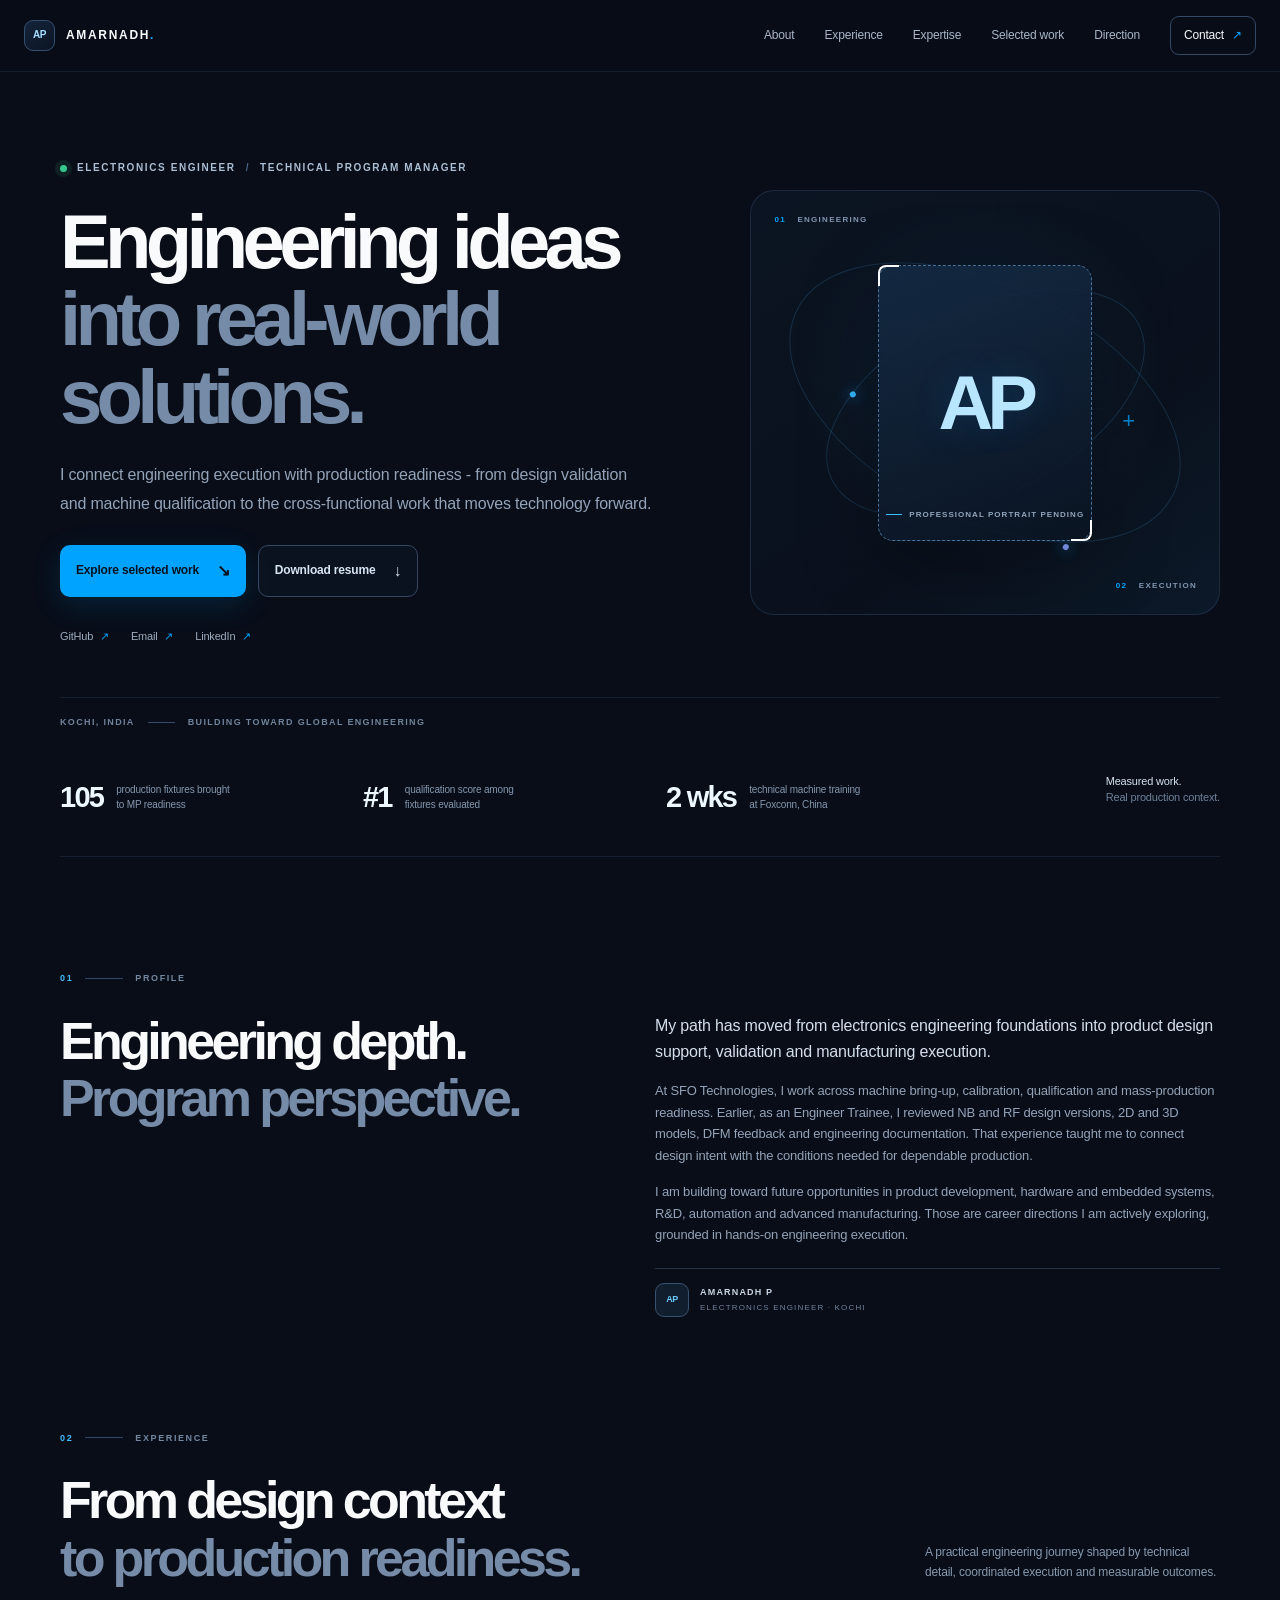
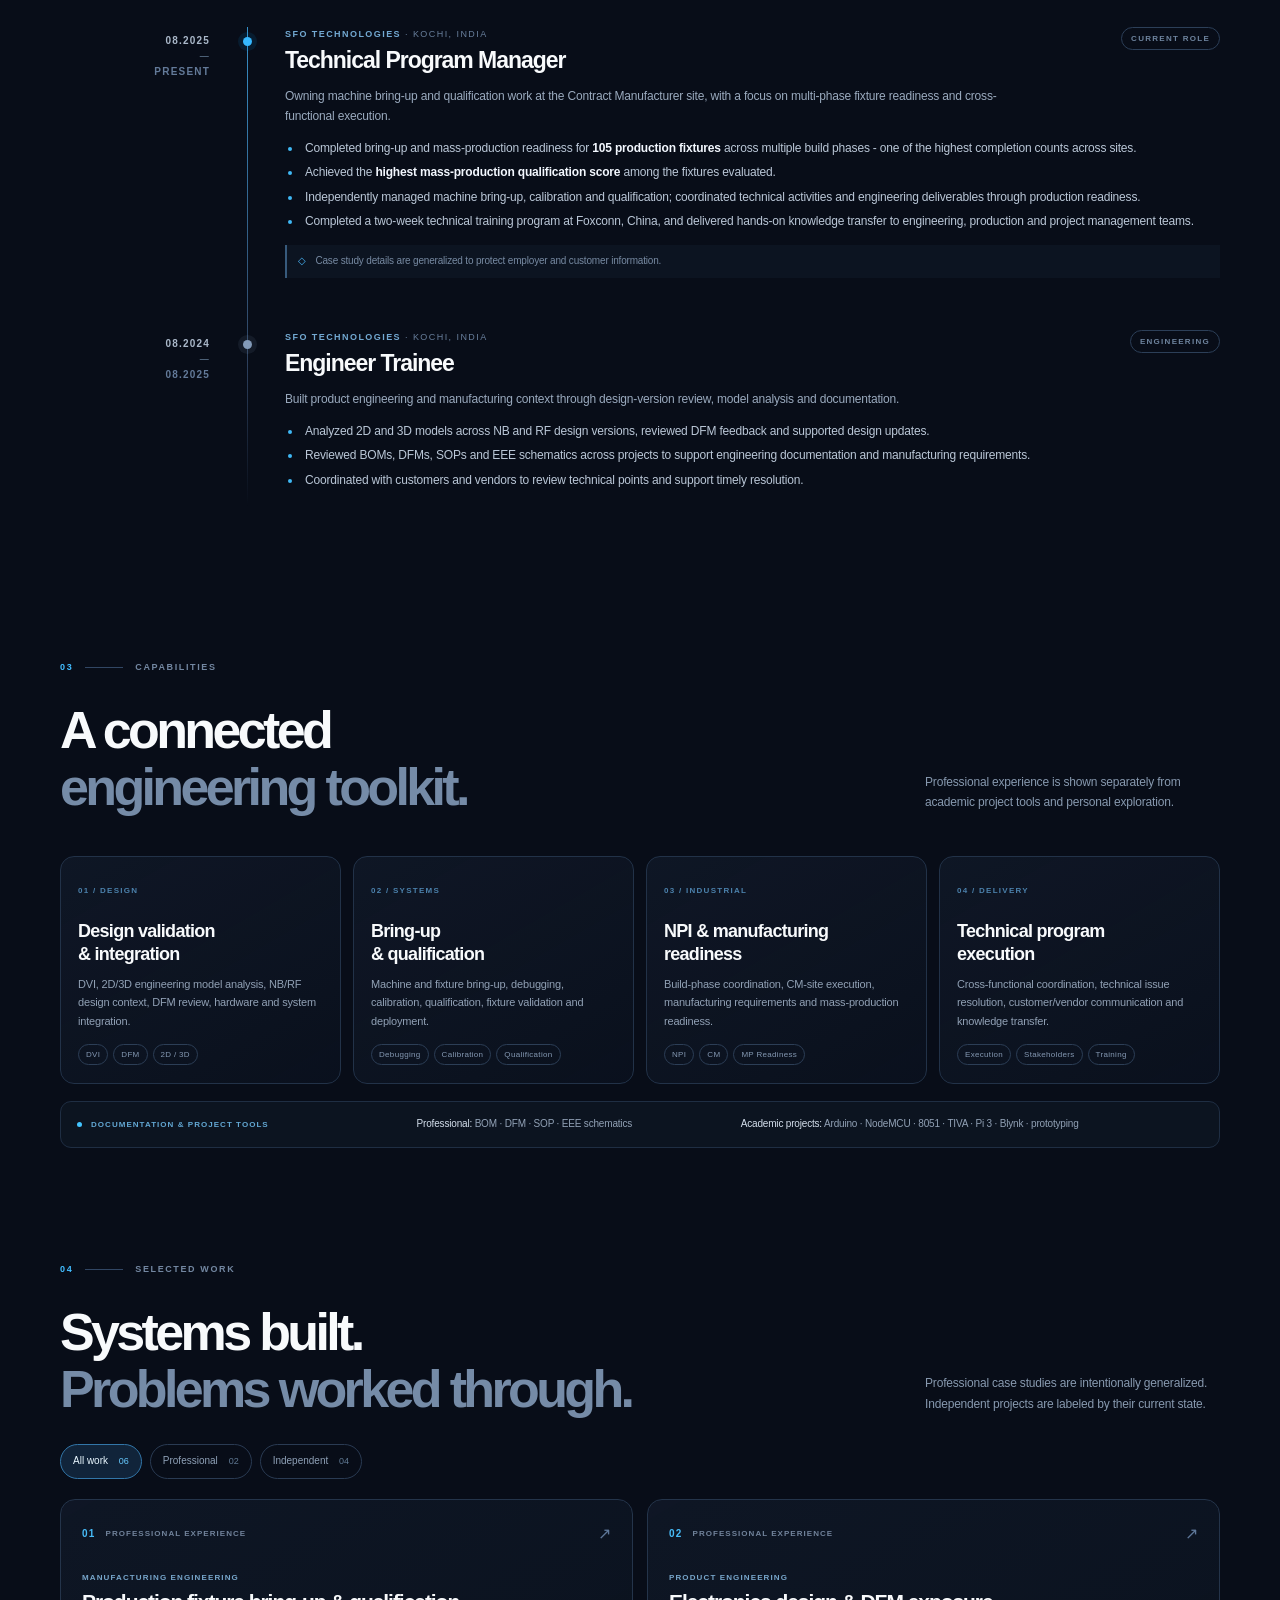
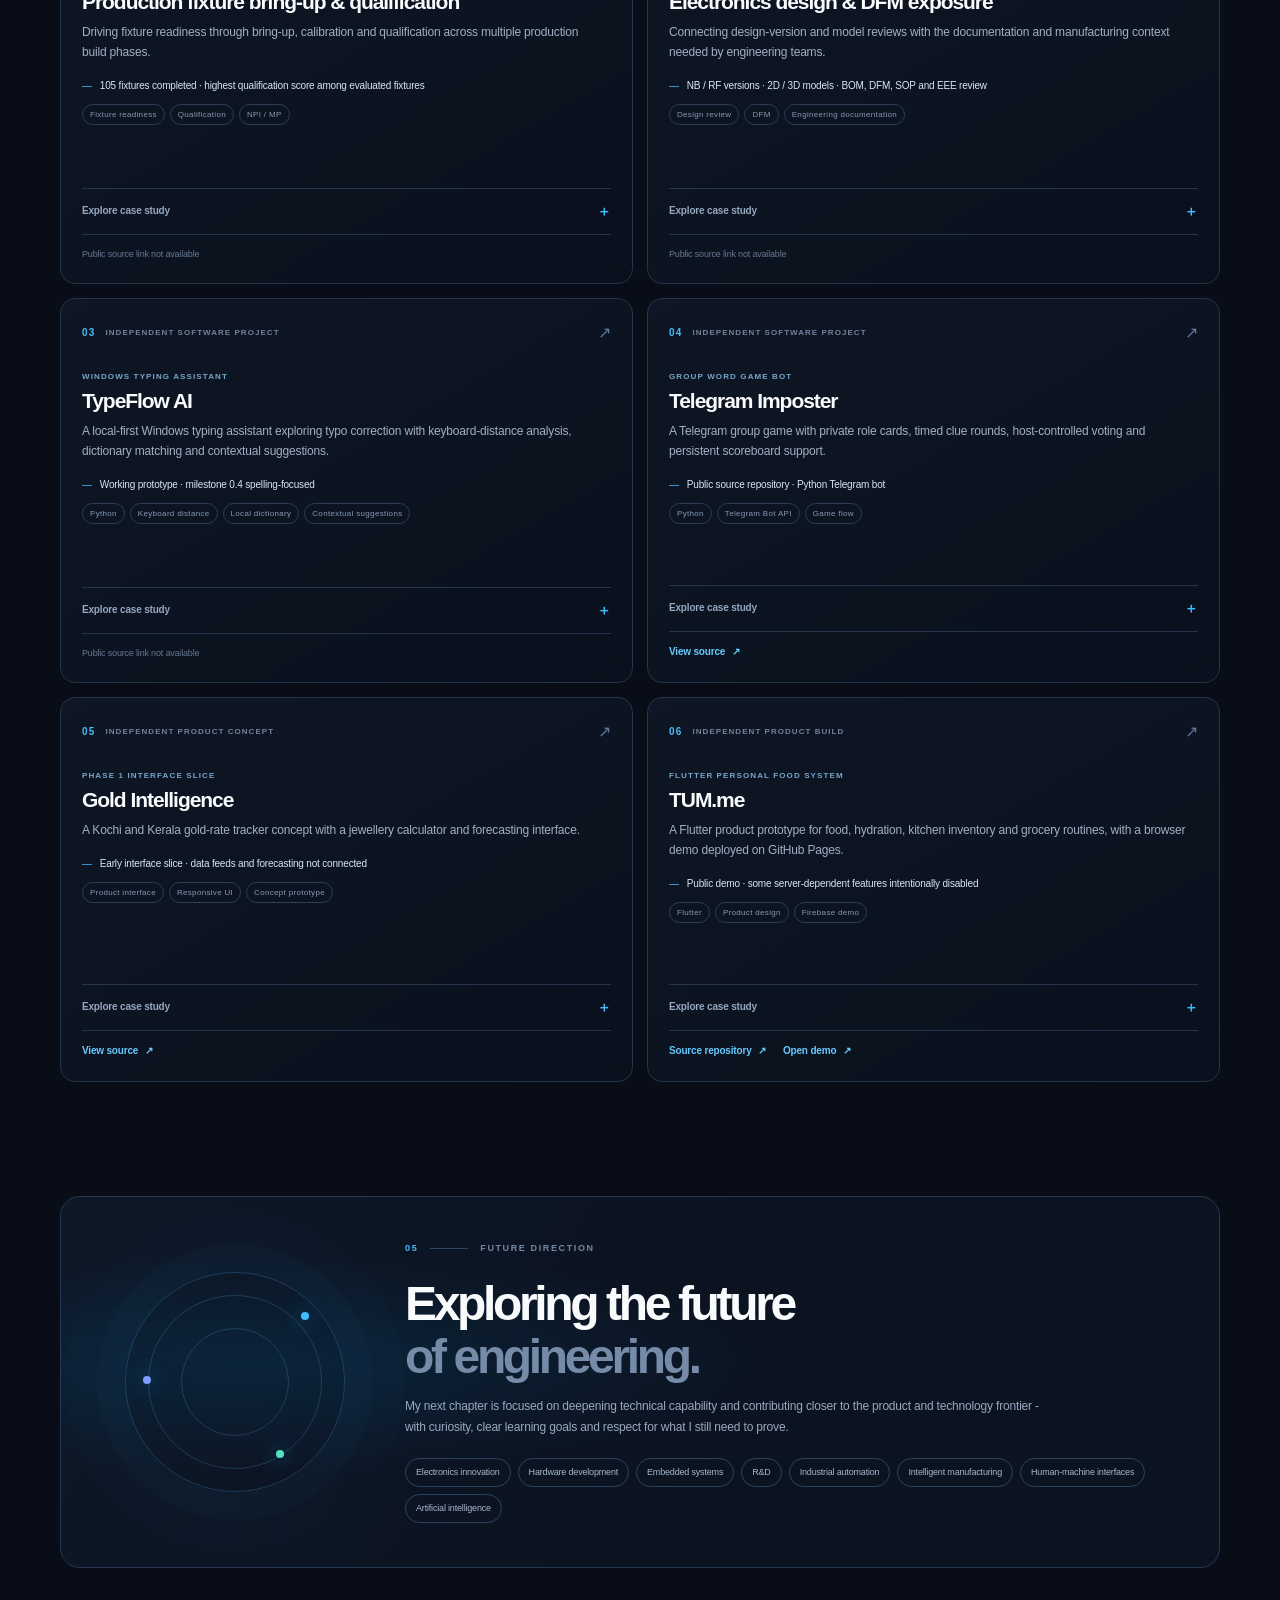
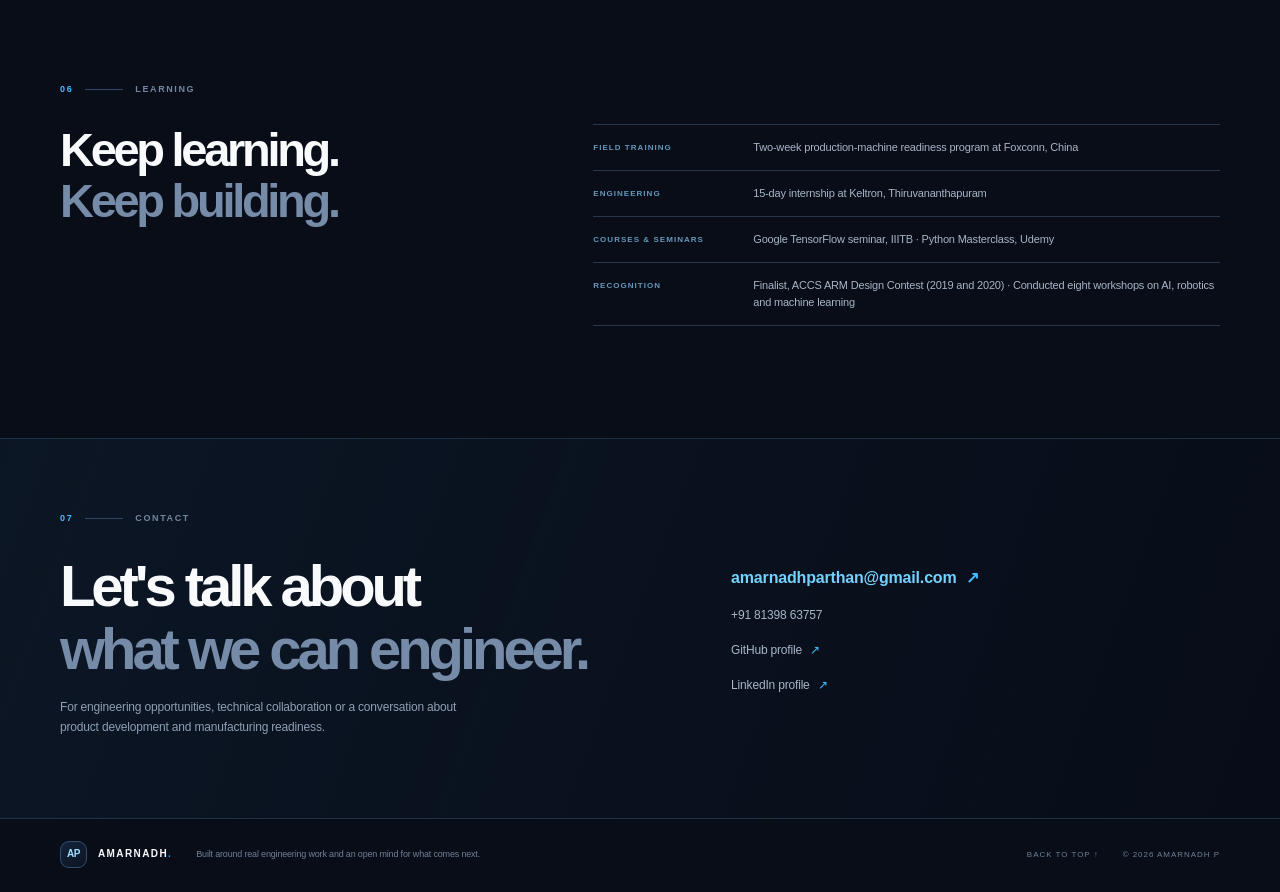
==== commit a10d015f: "Add LinkedIn profile links" ====
--- a/index.html
+++ b/index.html
@@ -15,7 +15,7 @@
   <link rel="stylesheet" href="assets/css/styles.css">
   <title>Amarnadh P | Electronics Engineer &amp; Technical Program Manager</title>
   <script type="application/ld+json">
-  {"@context":"https://schema.org","@type":"Person","name":"Amarnadh P","jobTitle":"Technical Program Manager","email":"mailto:amarnadhparthan@gmail.com","telephone":"+91 8139863757","address":{"@type":"PostalAddress","addressLocality":"Kochi","addressCountry":"IN"},"url":"https://amarnadhp1998-lgtm.github.io/","sameAs":["https://github.com/amarnadhp1998-lgtm"]}
+  {"@context":"https://schema.org","@type":"Person","name":"Amarnadh P","jobTitle":"Technical Program Manager","email":"mailto:amarnadhparthan@gmail.com","telephone":"+91 8139863757","address":{"@type":"PostalAddress","addressLocality":"Kochi","addressCountry":"IN"},"url":"https://amarnadhp1998-lgtm.github.io/","sameAs":["https://github.com/amarnadhp1998-lgtm","https://www.linkedin.com/in/amarnadh-parthasarathy-571634148/"]}
   </script>
 </head>
 <body>
@@ -44,7 +44,7 @@
           <div class="hero-links" aria-label="Professional links">
             <a href="https://github.com/amarnadhp1998-lgtm" target="_blank" rel="noreferrer">GitHub <span aria-hidden="true">↗</span></a>
             <a href="mailto:amarnadhparthan@gmail.com">Email <span aria-hidden="true">↗</span></a>
-            <a class="linkedin-placeholder" href="#contact" title="LinkedIn profile URL needed">LinkedIn <span class="pending-label">link pending</span></a>
+            <a href="https://www.linkedin.com/in/amarnadh-parthasarathy-571634148/" target="_blank" rel="noreferrer">LinkedIn <span aria-hidden="true">↗</span></a>
           </div>
         </div>
         <div class="hero-visual reveal" aria-label="Portrait placeholder and engineering motif">
@@ -103,7 +103,7 @@
       <div class="future-panel reveal"><div class="future-orbit" aria-hidden="true"><span></span><i></i><b></b></div><div class="future-copy"><div class="section-kicker"><span>05</span><span class="kicker-rule"></span><span>FUTURE DIRECTION</span></div><h2 id="future-title">Exploring the future<br><span>of engineering.</span></h2><p>My next chapter is focused on deepening technical capability and contributing closer to the product and technology frontier - with curiosity, clear learning goals and respect for what I still need to prove.</p><div class="interest-cloud"><span>Electronics innovation</span><span>Hardware development</span><span>Embedded systems</span><span>R&amp;D</span><span>Industrial automation</span><span>Intelligent manufacturing</span><span>Human-machine interfaces</span><span>Artificial intelligence</span></div></div></div>
     </section>
     <section class="section section-wrap development-section" aria-labelledby="development-title"><div class="section-kicker"><span>06</span><span class="kicker-rule"></span><span>LEARNING</span></div><div class="development-grid"><h2 id="development-title">Keep learning.<br><span>Keep building.</span></h2><div class="learning-list"><div><span class="learning-year">FIELD TRAINING</span><p>Two-week production-machine readiness program at Foxconn, China</p></div><div><span class="learning-year">ENGINEERING</span><p>15-day internship at Keltron, Thiruvananthapuram</p></div><div><span class="learning-year">COURSES &amp; SEMINARS</span><p>Google TensorFlow seminar, IIITB · Python Masterclass, Udemy</p></div><div><span class="learning-year">RECOGNITION</span><p>Finalist, ACCS ARM Design Contest (2019 and 2020) · Conducted eight workshops on AI, robotics and machine learning</p></div></div></div></section>
-    <section class="contact-section" id="contact" aria-labelledby="contact-title"><div class="contact-inner section-wrap"><div class="section-kicker"><span>07</span><span class="kicker-rule"></span><span>CONTACT</span></div><div class="contact-grid"><div><h2 id="contact-title">Let's talk about<br><span>what we can engineer.</span></h2><p>For engineering opportunities, technical collaboration or a conversation about product development and manufacturing readiness.</p></div><div class="contact-actions"><a class="contact-email" href="mailto:amarnadhparthan@gmail.com">amarnadhparthan@gmail.com <span>↗</span></a><a href="tel:+918139863757">+91 81398 63757</a><a href="https://github.com/amarnadhp1998-lgtm" target="_blank" rel="noreferrer">GitHub profile <span>↗</span></a><span class="contact-placeholder">LinkedIn URL needed to activate profile link.</span></div></div></div></section>
+    <section class="contact-section" id="contact" aria-labelledby="contact-title"><div class="contact-inner section-wrap"><div class="section-kicker"><span>07</span><span class="kicker-rule"></span><span>CONTACT</span></div><div class="contact-grid"><div><h2 id="contact-title">Let's talk about<br><span>what we can engineer.</span></h2><p>For engineering opportunities, technical collaboration or a conversation about product development and manufacturing readiness.</p></div><div class="contact-actions"><a class="contact-email" href="mailto:amarnadhparthan@gmail.com">amarnadhparthan@gmail.com <span>↗</span></a><a href="tel:+918139863757">+91 81398 63757</a><a href="https://github.com/amarnadhp1998-lgtm" target="_blank" rel="noreferrer">GitHub profile <span>↗</span></a><a href="https://www.linkedin.com/in/amarnadh-parthasarathy-571634148/" target="_blank" rel="noreferrer">LinkedIn profile <span>↗</span></a></div></div></div></section>
   </main>
   <footer class="site-footer section-wrap"><a class="brand footer-brand" href="#top"><span class="brand-mark">AP</span><span>AMARNADH<span class="brand-dot">.</span></span></a><p>Built around real engineering work and an open mind for what comes next.</p><a href="#top" class="back-top">BACK TO TOP ↑</a><span class="footer-copy">© <span id="year"></span> AMARNADH P</span></footer>
   <script src="assets/js/content.js"></script>
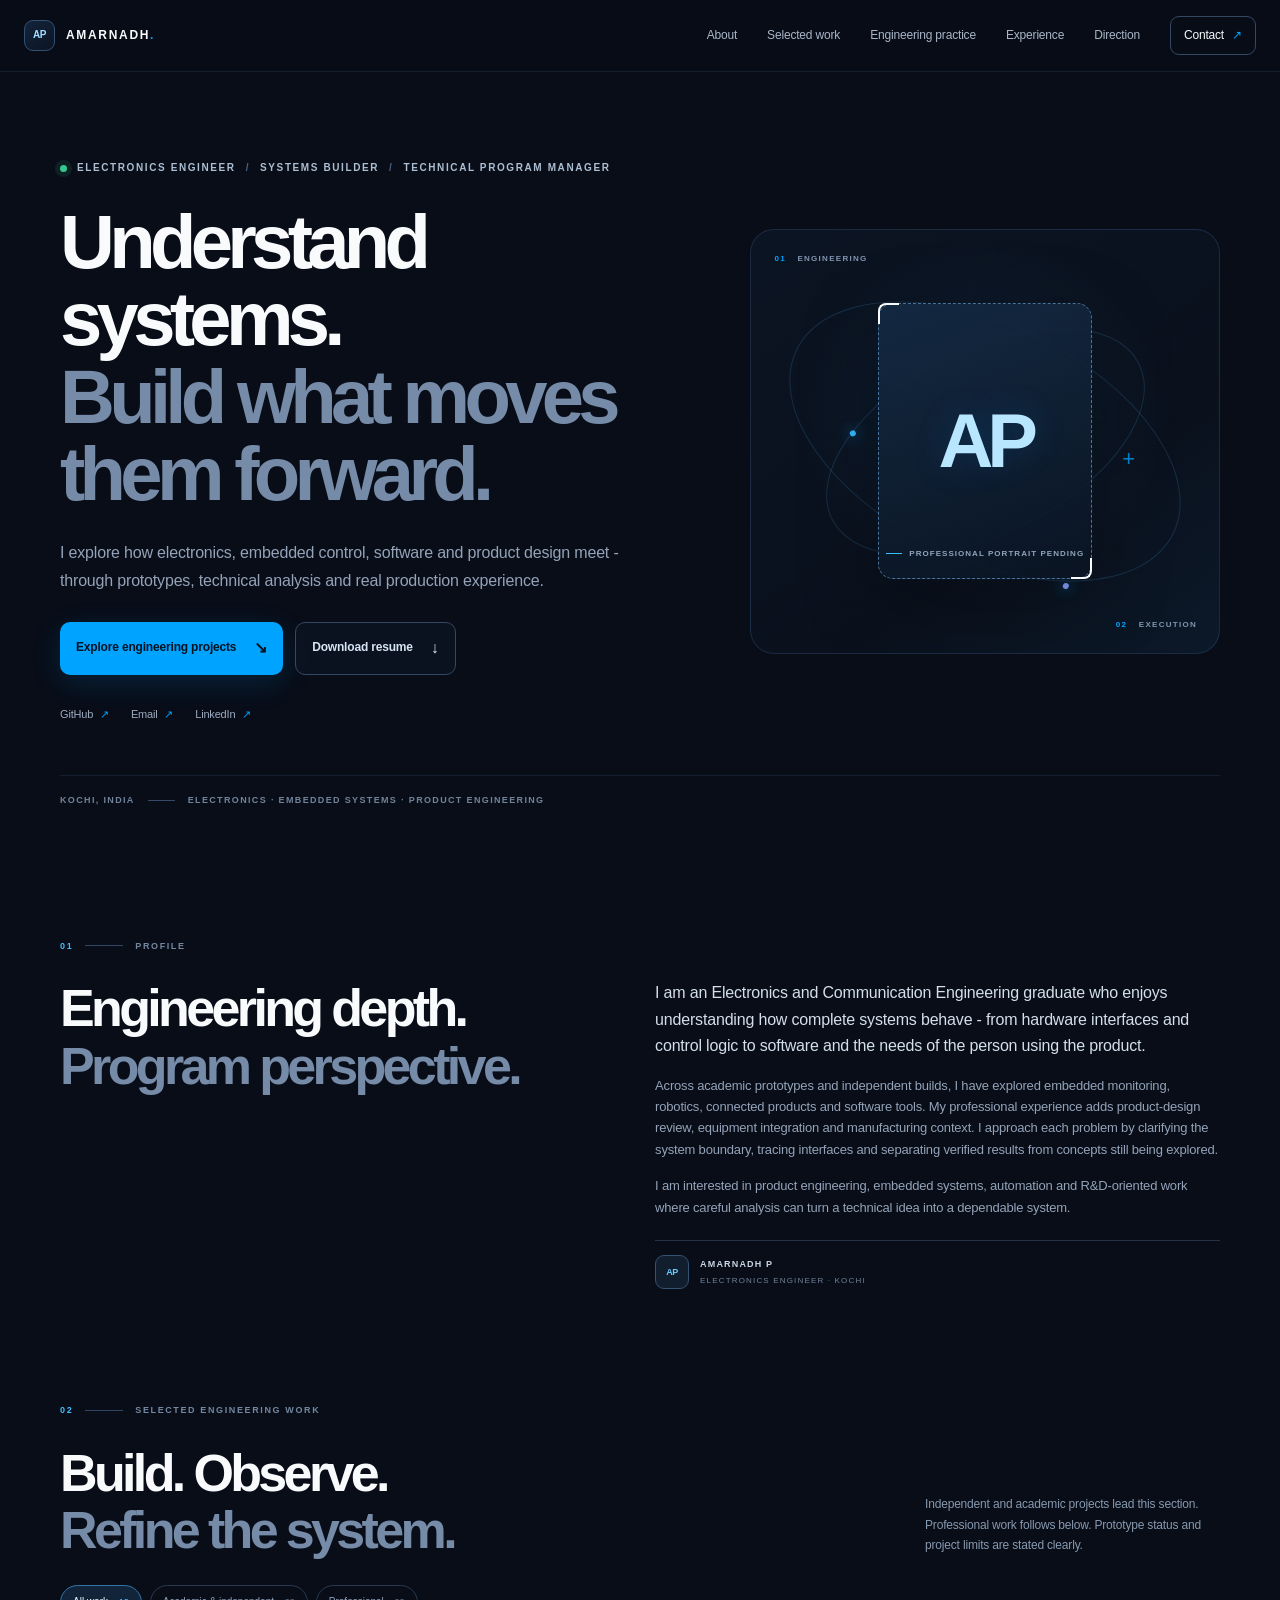
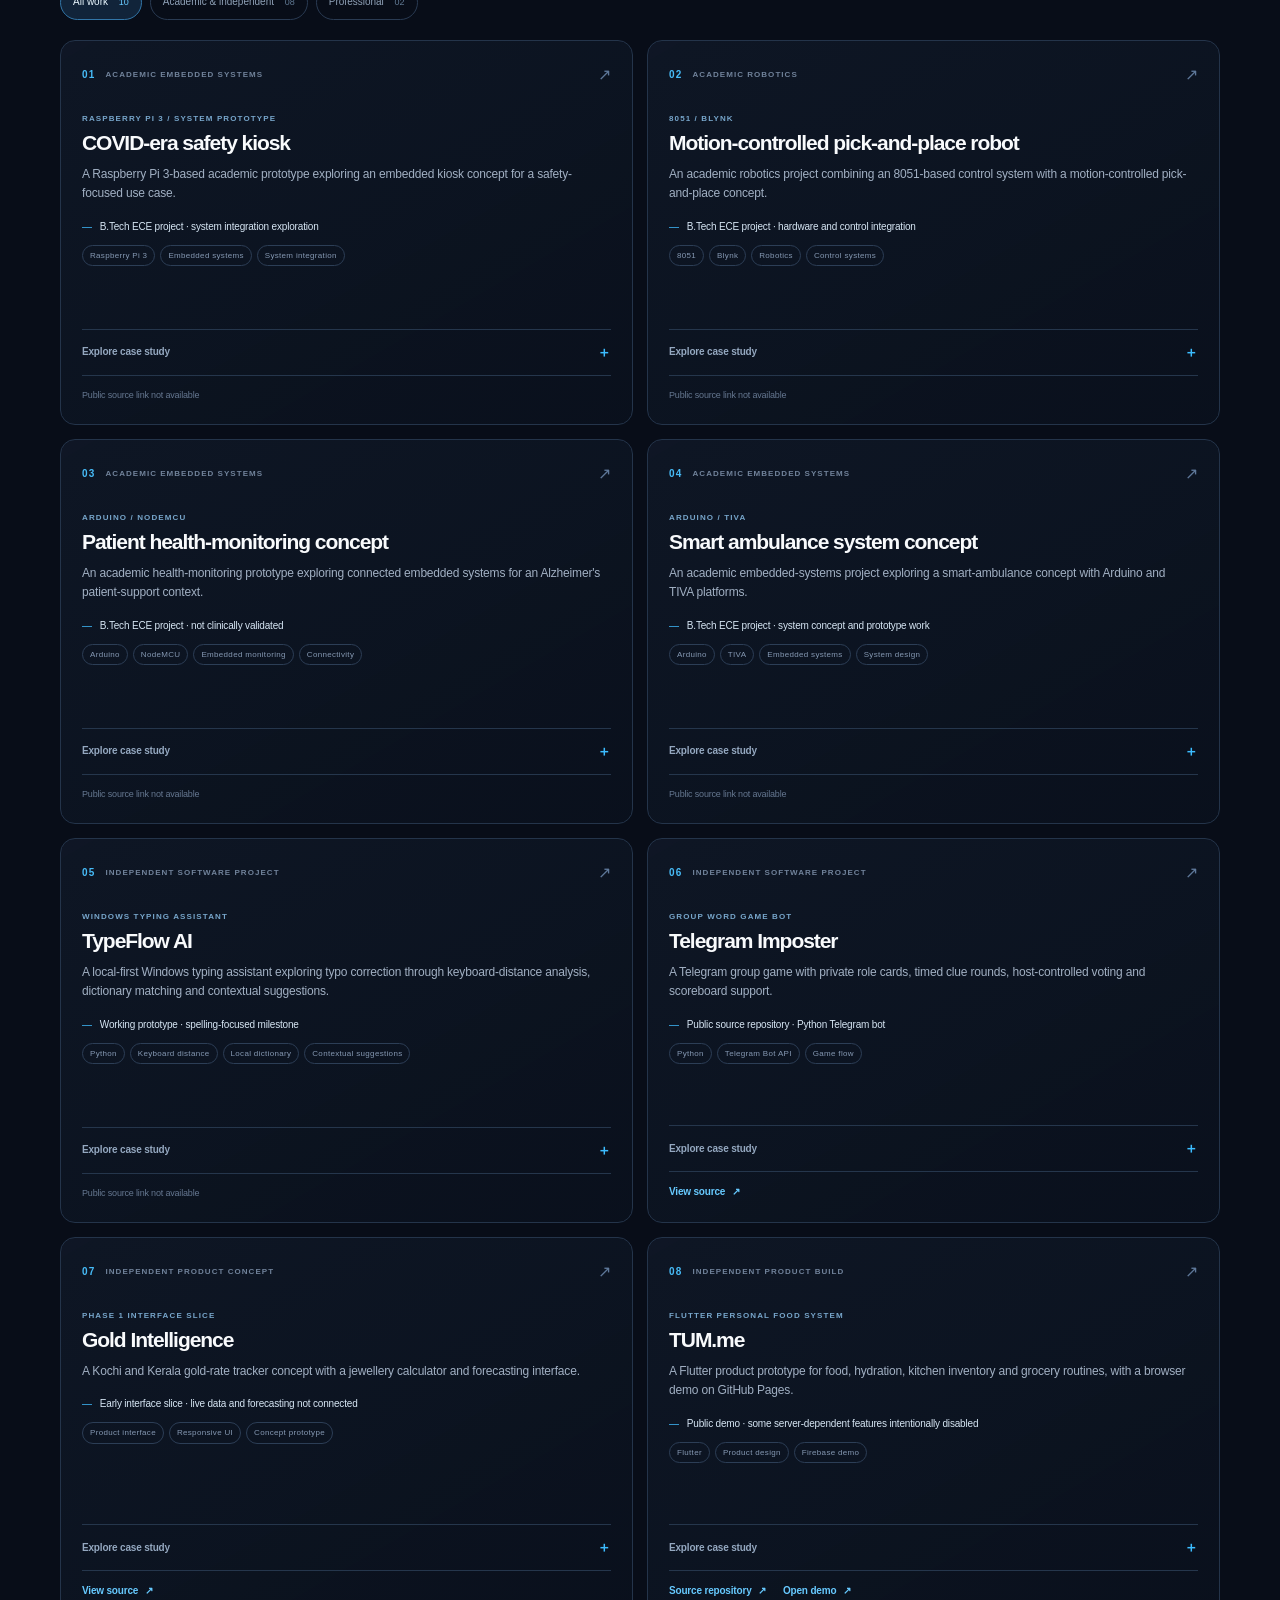
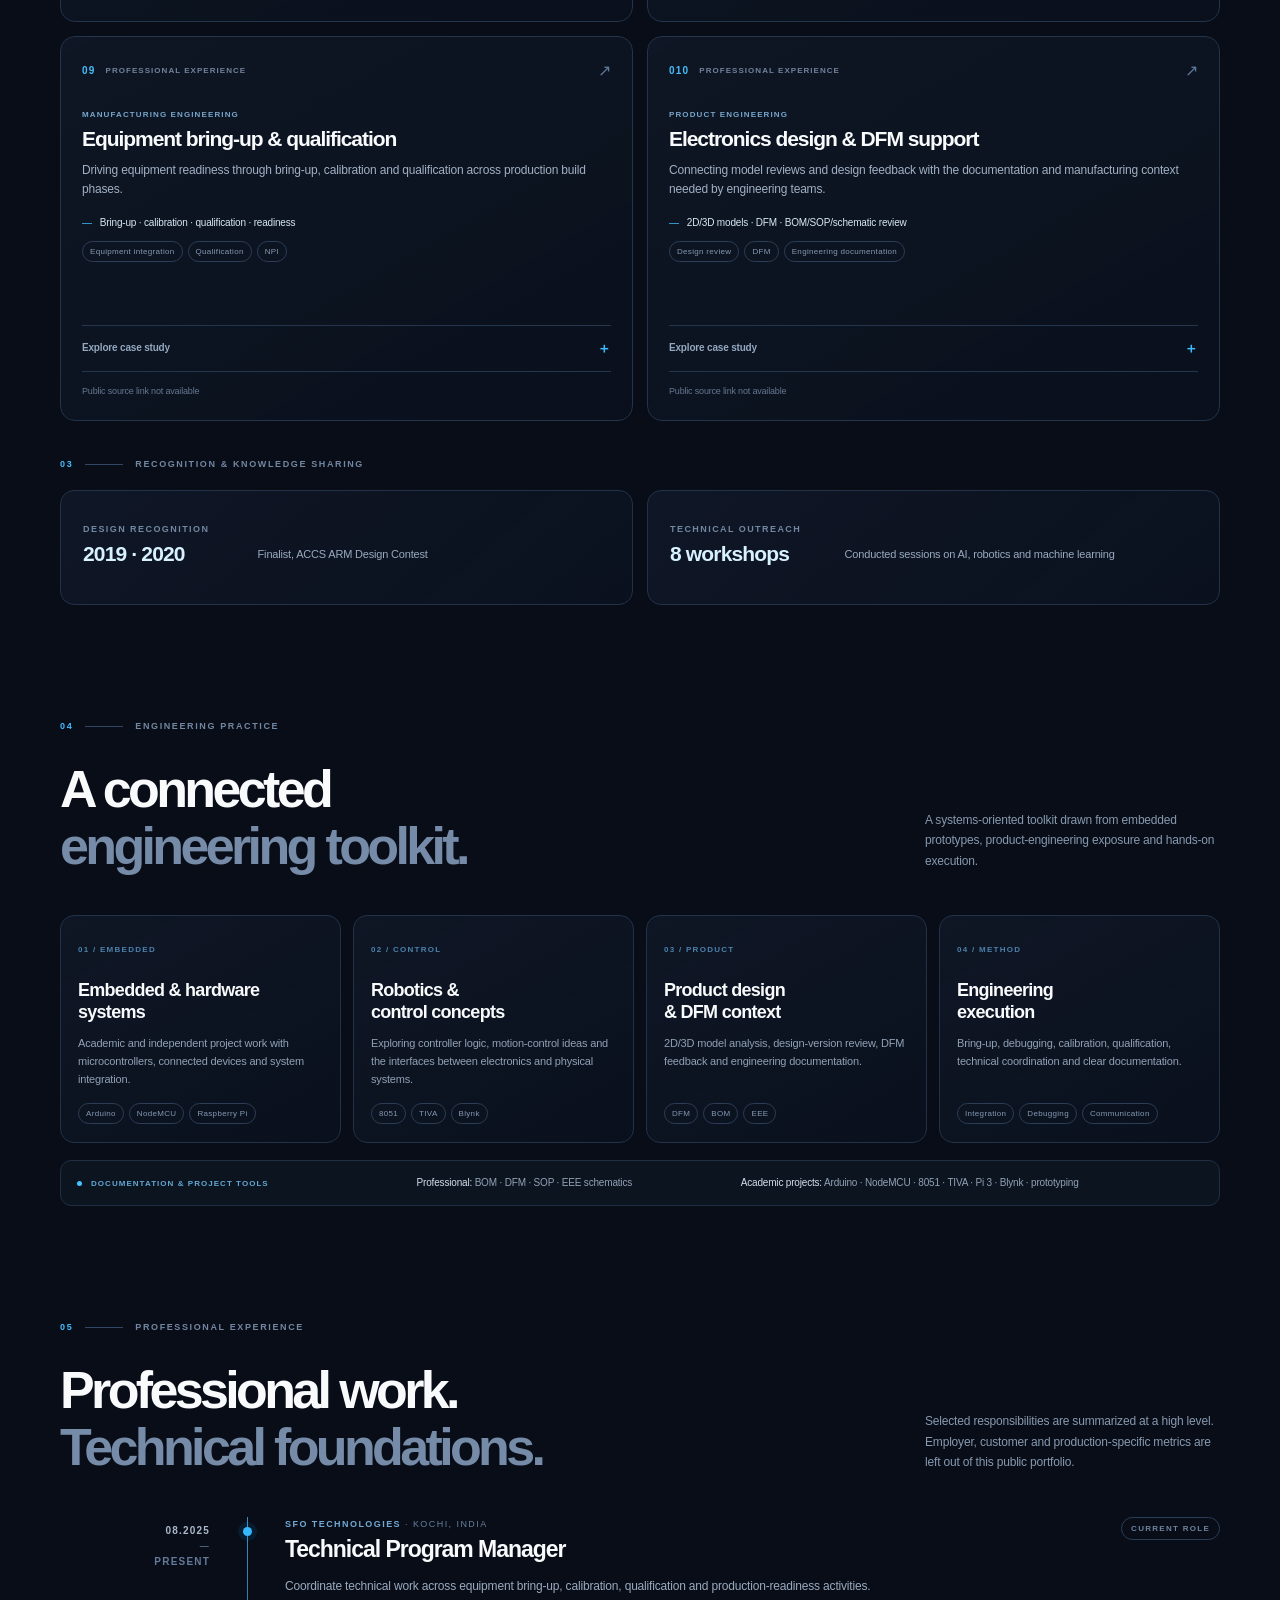
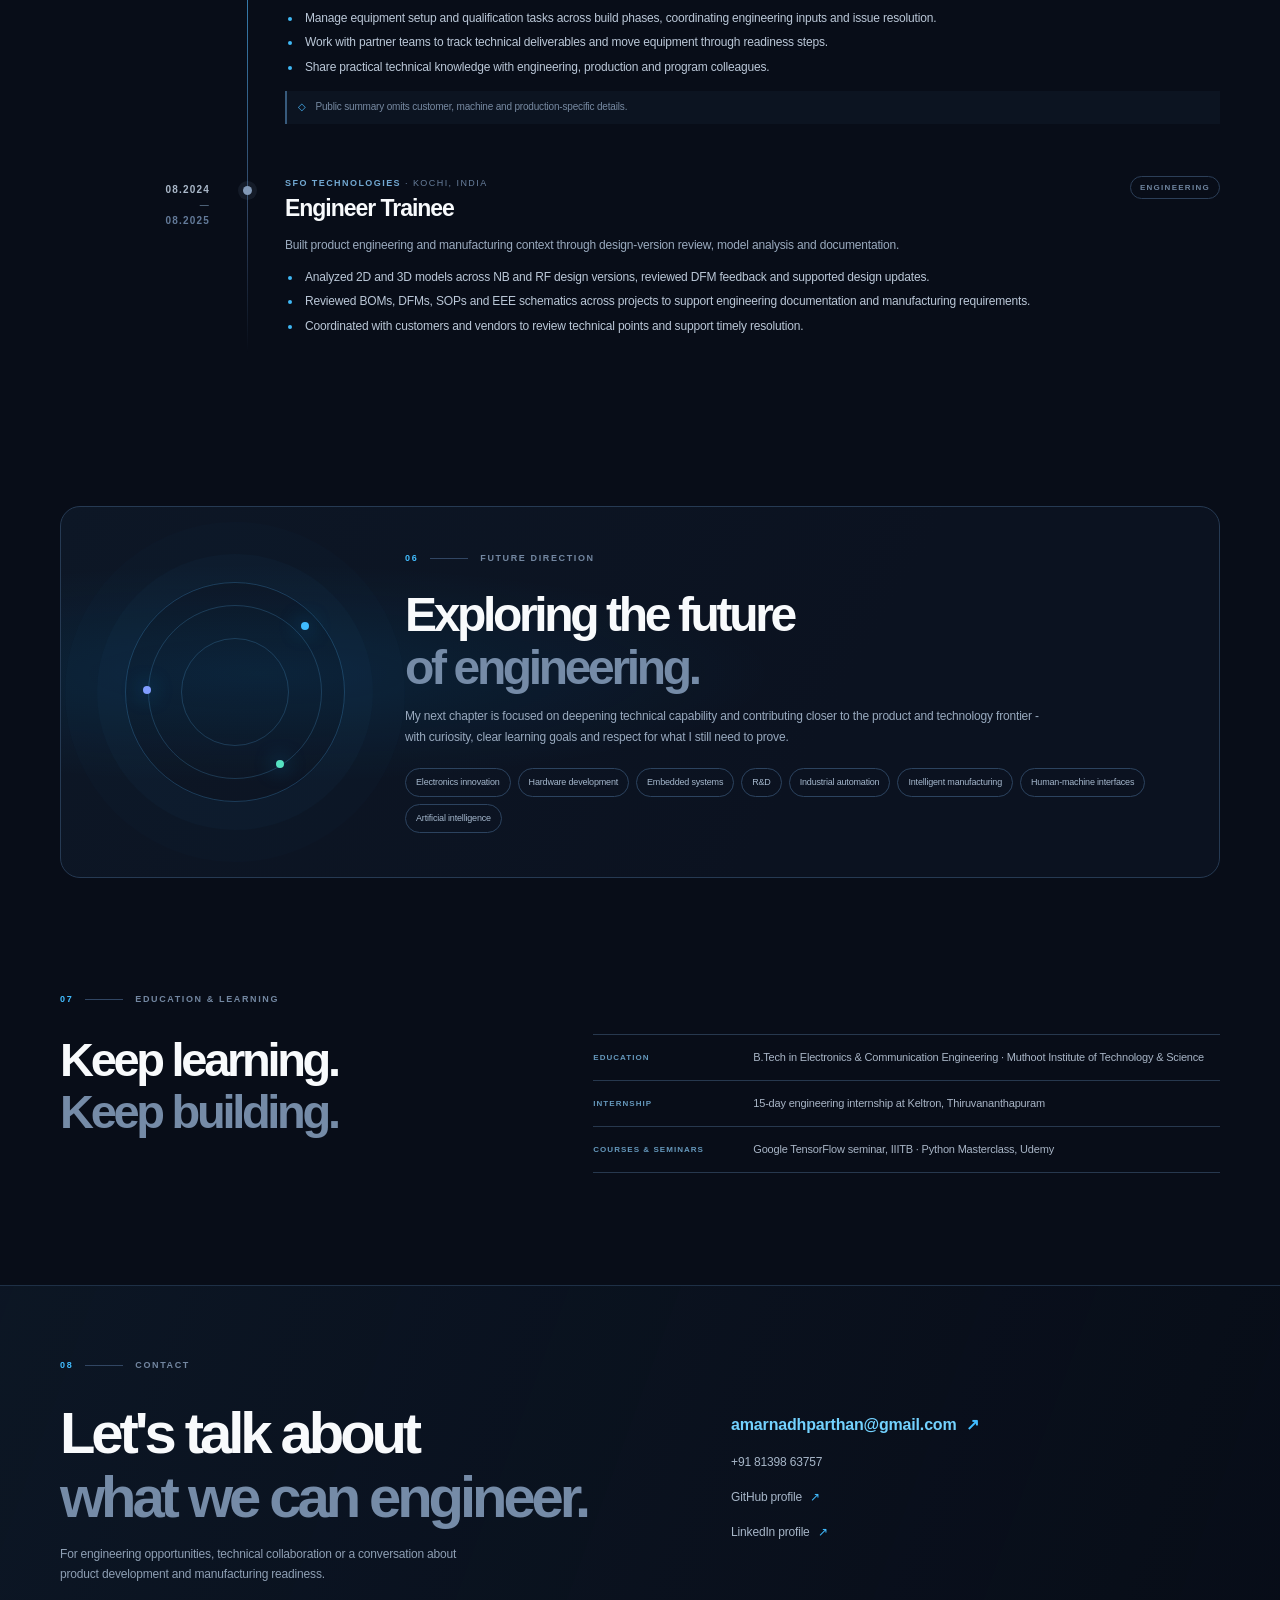
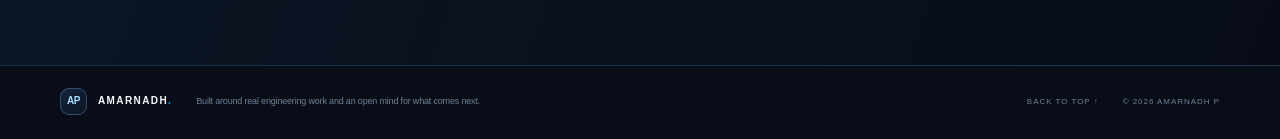
==== commit 777299bf: "Refocus portfolio on engineering projects" ====
--- a/index.html
+++ b/index.html
@@ -4,10 +4,10 @@
   <meta charset="utf-8">
   <meta name="viewport" content="width=device-width, initial-scale=1">
   <meta name="theme-color" content="#080d18">
-  <meta name="description" content="Amarnadh P is an Electronics Engineer and Technical Program Manager focused on DVI, NPI, manufacturing readiness, hardware and engineering innovation.">
+  <meta name="description" content="Amarnadh P is an Electronics Engineer exploring embedded systems, robotics, connected products and product engineering through academic and independent projects.">
   <meta property="og:type" content="website">
-  <meta property="og:title" content="Amarnadh P | Electronics Engineer & Technical Program Manager">
-  <meta property="og:description" content="Engineering ideas into real-world solutions through electronics, validation, manufacturing readiness and technology development.">
+  <meta property="og:title" content="Amarnadh P | Electronics Engineer & Systems Builder">
+  <meta property="og:description" content="Electronics engineering, embedded prototypes, robotics and connected product concepts by Amarnadh P.">
   <meta property="og:image" content="assets/img/og-card.svg">
   <meta name="author" content="Amarnadh P">
   <link rel="canonical" href="https://amarnadhp1998-lgtm.github.io/">
@@ -25,7 +25,7 @@
       <a class="brand" href="#top" aria-label="Amarnadh P home"><span class="brand-mark">AP</span><span>AMARNADH<span class="brand-dot">.</span></span></a>
       <button class="menu-toggle" type="button" aria-label="Open navigation" aria-expanded="false" aria-controls="primary-nav"><span></span><span></span></button>
       <nav class="primary-nav" id="primary-nav" aria-label="Primary navigation">
-        <a href="#about">About</a><a href="#experience">Experience</a><a href="#expertise">Expertise</a><a href="#work">Selected work</a><a href="#future">Direction</a>
+        <a href="#about">About</a><a href="#work">Selected work</a><a href="#expertise">Engineering practice</a><a href="#experience">Experience</a><a href="#future">Direction</a>
         <a class="nav-contact" href="#contact">Contact <span aria-hidden="true">↗</span></a>
       </nav>
     </div>
@@ -34,11 +34,11 @@
     <section class="hero section-wrap" aria-labelledby="hero-title">
       <div class="hero-grid">
         <div class="hero-copy reveal">
-          <p class="eyebrow"><span class="status-dot"></span> ELECTRONICS ENGINEER <span class="eyebrow-divider">/</span> TECHNICAL PROGRAM MANAGER</p>
-          <h1 id="hero-title">Engineering ideas<br><span>into real-world solutions.</span></h1>
-          <p class="hero-lede">I connect engineering execution with production readiness - from design validation and machine qualification to the cross-functional work that moves technology forward.</p>
+          <p class="eyebrow"><span class="status-dot"></span> ELECTRONICS ENGINEER <span class="eyebrow-divider">/</span> SYSTEMS BUILDER <span class="eyebrow-divider">/</span> TECHNICAL PROGRAM MANAGER</p>
+          <h1 id="hero-title">Understand systems.<br><span>Build what moves them forward.</span></h1>
+          <p class="hero-lede">I explore how electronics, embedded control, software and product design meet - through prototypes, technical analysis and real production experience.</p>
           <div class="hero-actions">
-            <a class="button button-primary" href="#work">Explore selected work <span aria-hidden="true">↘</span></a>
+            <a class="button button-primary" href="#work">Explore engineering projects <span aria-hidden="true">↘</span></a>
             <a class="button button-quiet" href="assets/Amarnadh_P_Resume.pdf" download>Download resume <span aria-hidden="true">↓</span></a>
           </div>
           <div class="hero-links" aria-label="Professional links">
@@ -59,54 +59,59 @@
           <div class="visual-crosshair" aria-hidden="true">+</div>
         </div>
       </div>
-      <div class="hero-meta"><span>KOCHI, INDIA</span><span class="meta-rule"></span><span>BUILDING TOWARD GLOBAL ENGINEERING</span></div>
-    </section>
-    <section class="impact-strip section-wrap" aria-label="Selected impact">
-      <div class="impact-item"><span class="impact-number">105</span><span class="impact-label">production fixtures brought<br>to MP readiness</span></div>
-      <div class="impact-item"><span class="impact-number">#1</span><span class="impact-label">qualification score among<br>fixtures evaluated</span></div>
-      <div class="impact-item"><span class="impact-number">2 wks</span><span class="impact-label">technical machine training<br>at Foxconn, China</span></div>
-      <p class="impact-note">Measured work.<br><span>Real production context.</span></p>
+      <div class="hero-meta"><span>KOCHI, INDIA</span><span class="meta-rule"></span><span>ELECTRONICS · EMBEDDED SYSTEMS · PRODUCT ENGINEERING</span></div>
     </section>
     <section class="section section-wrap about-section" id="about" aria-labelledby="about-title">
       <div class="section-kicker"><span>01</span><span class="kicker-rule"></span><span>PROFILE</span></div>
       <div class="about-grid">
         <h2 id="about-title">Engineering depth.<br><span>Program perspective.</span></h2>
-        <div class="about-body"><p class="section-intro">My path has moved from electronics engineering foundations into product design support, validation and manufacturing execution.</p><p>At SFO Technologies, I work across machine bring-up, calibration, qualification and mass-production readiness. Earlier, as an Engineer Trainee, I reviewed NB and RF design versions, 2D and 3D models, DFM feedback and engineering documentation. That experience taught me to connect design intent with the conditions needed for dependable production.</p><p>I am building toward future opportunities in product development, hardware and embedded systems, R&amp;D, automation and advanced manufacturing. Those are career directions I am actively exploring, grounded in hands-on engineering execution.</p><div class="about-signature"><span class="signature-mark">AP</span><span>AMARNADH P <small>ELECTRONICS ENGINEER · KOCHI</small></span></div></div>
+        <div class="about-body"><p class="section-intro">I am an Electronics and Communication Engineering graduate who enjoys understanding how complete systems behave - from hardware interfaces and control logic to software and the needs of the person using the product.</p><p>Across academic prototypes and independent builds, I have explored embedded monitoring, robotics, connected products and software tools. My professional experience adds product-design review, equipment integration and manufacturing context. I approach each problem by clarifying the system boundary, tracing interfaces and separating verified results from concepts still being explored.</p><p>I am interested in product engineering, embedded systems, automation and R&amp;D-oriented work where careful analysis can turn a technical idea into a dependable system.</p><div class="about-signature"><span class="signature-mark">AP</span><span>AMARNADH P <small>ELECTRONICS ENGINEER · KOCHI</small></span></div></div>
       </div>
     </section>
+    <section class="section section-wrap work-section" id="work" aria-labelledby="work-title">
+      <div class="section-kicker"><span>02</span><span class="kicker-rule"></span><span>SELECTED ENGINEERING WORK</span></div>
+      <div class="section-heading-row"><div><h2 id="work-title">Build. Observe.<br><span>Refine the system.</span></h2></div><p class="section-aside">Independent and academic projects lead this section. Professional work follows below. Prototype status and project limits are stated clearly.</p></div>
+      <div class="project-filters" role="group" aria-label="Filter projects"><button class="filter-button is-active" data-filter="all" aria-pressed="true">All work <span>10</span></button><button class="filter-button" data-filter="project" aria-pressed="false">Academic &amp; independent <span>08</span></button><button class="filter-button" data-filter="professional" aria-pressed="false">Professional <span>02</span></button></div>
+      <div class="project-grid" id="project-grid" aria-live="polite"></div>
+    </section>
+    <section class="achievement-section section-wrap" aria-label="Recognition and knowledge sharing">
+      <div class="section-kicker"><span>03</span><span class="kicker-rule"></span><span>RECOGNITION &amp; KNOWLEDGE SHARING</span></div>
+      <div class="achievement-grid">
+        <article><span class="achievement-label">DESIGN RECOGNITION</span><strong>2019 · 2020</strong><p>Finalist, ACCS ARM Design Contest</p></article>
+        <article><span class="achievement-label">TECHNICAL OUTREACH</span><strong>8 workshops</strong><p>Conducted sessions on AI, robotics and machine learning</p></article>
+      </div>
+    </section>
+<section class="section section-wrap expertise-section" id="expertise" aria-labelledby="expertise-title">
+      <div class="section-kicker"><span>04</span><span class="kicker-rule"></span><span>ENGINEERING PRACTICE</span></div>
+      <div class="section-heading-row"><div><h2 id="expertise-title">A connected<br><span>engineering toolkit.</span></h2></div><p class="section-aside">A systems-oriented toolkit drawn from embedded prototypes, product-engineering exposure and hands-on execution.</p></div>
+      <div class="expertise-grid">
+        <article class="expertise-card reveal"><span class="card-index">01 / EMBEDDED</span><h3>Embedded &amp; hardware<br>systems</h3><p>Academic and independent project work with microcontrollers, connected devices and system integration.</p><div class="tag-row"><span>Arduino</span><span>NodeMCU</span><span>Raspberry Pi</span></div></article>
+        <article class="expertise-card reveal"><span class="card-index">02 / CONTROL</span><h3>Robotics &amp;<br>control concepts</h3><p>Exploring controller logic, motion-control ideas and the interfaces between electronics and physical systems.</p><div class="tag-row"><span>8051</span><span>TIVA</span><span>Blynk</span></div></article>
+        <article class="expertise-card reveal"><span class="card-index">03 / PRODUCT</span><h3>Product design<br>&amp; DFM context</h3><p>2D/3D model analysis, design-version review, DFM feedback and engineering documentation.</p><div class="tag-row"><span>DFM</span><span>BOM</span><span>EEE</span></div></article>
+        <article class="expertise-card reveal"><span class="card-index">04 / METHOD</span><h3>Engineering<br>execution</h3><p>Bring-up, debugging, calibration, qualification, technical coordination and clear documentation.</p><div class="tag-row"><span>Integration</span><span>Debugging</span><span>Communication</span></div></article>
+      </div>
+      <div class="tools-ribbon"><div class="tools-heading"><span class="ribbon-dot"></span> DOCUMENTATION &amp; PROJECT TOOLS</div><p><span>Professional:</span> BOM · DFM · SOP · EEE schematics</p><p><span>Academic projects:</span> Arduino · NodeMCU · 8051 · TIVA · Pi 3 · Blynk · prototyping</p></div>
+    </section>
     <section class="section section-wrap experience-section" id="experience" aria-labelledby="experience-title">
-      <div class="section-kicker"><span>02</span><span class="kicker-rule"></span><span>EXPERIENCE</span></div>
-      <div class="section-heading-row"><div><h2 id="experience-title">From design context<br><span>to production readiness.</span></h2></div><p class="section-aside">A practical engineering journey shaped by technical detail, coordinated execution and measurable outcomes.</p></div>
+      <div class="section-kicker"><span>05</span><span class="kicker-rule"></span><span>PROFESSIONAL EXPERIENCE</span></div>
+      <div class="section-heading-row"><div><h2 id="experience-title">Professional work.<br><span>Technical foundations.</span></h2></div><p class="section-aside">Selected responsibilities are summarized at a high level. Employer, customer and production-specific metrics are left out of this public portfolio.</p></div>
       <div class="timeline">
-        <article class="timeline-entry current reveal"><div class="timeline-date"><span>08.2025</span><span class="date-dash">—</span><span>PRESENT</span></div><div class="timeline-marker" aria-hidden="true"></div><div class="timeline-content"><div class="role-head"><div><p class="role-company">SFO TECHNOLOGIES <span>· KOCHI, INDIA</span></p><h3>Technical Program Manager</h3></div><span class="role-type">CURRENT ROLE</span></div><p class="role-summary">Owning machine bring-up and qualification work at the Contract Manufacturer site, with a focus on multi-phase fixture readiness and cross-functional execution.</p><ul class="achievement-list"><li>Completed bring-up and mass-production readiness for <strong>105 production fixtures</strong> across multiple build phases - one of the highest completion counts across sites.</li><li>Achieved the <strong>highest mass-production qualification score</strong> among the fixtures evaluated.</li><li>Independently managed machine bring-up, calibration and qualification; coordinated technical activities and engineering deliverables through production readiness.</li><li>Completed a two-week technical training program at Foxconn, China, and delivered hands-on knowledge transfer to engineering, production and project management teams.</li></ul><p class="confidential-note"><span aria-hidden="true">◇</span> Case study details are generalized to protect employer and customer information.</p></div></article>
+        <article class="timeline-entry current reveal"><div class="timeline-date"><span>08.2025</span><span class="date-dash">—</span><span>PRESENT</span></div><div class="timeline-marker" aria-hidden="true"></div><div class="timeline-content"><div class="role-head"><div><p class="role-company">SFO TECHNOLOGIES <span>· KOCHI, INDIA</span></p><h3>Technical Program Manager</h3></div><span class="role-type">CURRENT ROLE</span></div><p class="role-summary">Coordinate technical work across equipment bring-up, calibration, qualification and production-readiness activities.</p><ul class="achievement-list"><li>Manage equipment setup and qualification tasks across build phases, coordinating engineering inputs and issue resolution.</li><li>Work with partner teams to track technical deliverables and move equipment through readiness steps.</li><li>Share practical technical knowledge with engineering, production and program colleagues.</li></ul><p class="confidential-note"><span aria-hidden="true">◇</span> Public summary omits customer, machine and production-specific details.</p></div></article>
         <article class="timeline-entry reveal"><div class="timeline-date"><span>08.2024</span><span class="date-dash">—</span><span>08.2025</span></div><div class="timeline-marker" aria-hidden="true"></div><div class="timeline-content"><div class="role-head"><div><p class="role-company">SFO TECHNOLOGIES <span>· KOCHI, INDIA</span></p><h3>Engineer Trainee</h3></div><span class="role-type">ENGINEERING</span></div><p class="role-summary">Built product engineering and manufacturing context through design-version review, model analysis and documentation.</p><ul class="achievement-list"><li>Analyzed 2D and 3D models across NB and RF design versions, reviewed DFM feedback and supported design updates.</li><li>Reviewed BOMs, DFMs, SOPs and EEE schematics across projects to support engineering documentation and manufacturing requirements.</li><li>Coordinated with customers and vendors to review technical points and support timely resolution.</li></ul></div></article>
       </div>
     </section>
-    <section class="section section-wrap expertise-section" id="expertise" aria-labelledby="expertise-title">
-      <div class="section-kicker"><span>03</span><span class="kicker-rule"></span><span>CAPABILITIES</span></div>
-      <div class="section-heading-row"><div><h2 id="expertise-title">A connected<br><span>engineering toolkit.</span></h2></div><p class="section-aside">Professional experience is shown separately from academic project tools and personal exploration.</p></div>
-      <div class="expertise-grid">
-        <article class="expertise-card reveal"><span class="card-index">01 / DESIGN</span><h3>Design validation<br>&amp; integration</h3><p>DVI, 2D/3D engineering model analysis, NB/RF design context, DFM review, hardware and system integration.</p><div class="tag-row"><span>DVI</span><span>DFM</span><span>2D / 3D</span></div></article>
-        <article class="expertise-card reveal"><span class="card-index">02 / SYSTEMS</span><h3>Bring-up<br>&amp; qualification</h3><p>Machine and fixture bring-up, debugging, calibration, qualification, fixture validation and deployment.</p><div class="tag-row"><span>Debugging</span><span>Calibration</span><span>Qualification</span></div></article>
-        <article class="expertise-card reveal"><span class="card-index">03 / INDUSTRIAL</span><h3>NPI &amp; manufacturing<br>readiness</h3><p>Build-phase coordination, CM-site execution, manufacturing requirements and mass-production readiness.</p><div class="tag-row"><span>NPI</span><span>CM</span><span>MP Readiness</span></div></article>
-        <article class="expertise-card reveal"><span class="card-index">04 / DELIVERY</span><h3>Technical program<br>execution</h3><p>Cross-functional coordination, technical issue resolution, customer/vendor communication and knowledge transfer.</p><div class="tag-row"><span>Execution</span><span>Stakeholders</span><span>Training</span></div></article>
-      </div>
-      <div class="tools-ribbon"><div class="tools-heading"><span class="ribbon-dot"></span> DOCUMENTATION &amp; PROJECT TOOLS</div><p><span>Professional:</span> BOM · DFM · SOP · EEE schematics</p><p><span>Academic projects:</span> Arduino · NodeMCU · 8051 · TIVA · Pi 3 · Blynk · prototyping</p></div>
+
+
+
+
+    <section class="section section-wrap future-section" id="future" aria-labelledby="future-title">
+      <div class="future-panel reveal"><div class="future-orbit" aria-hidden="true"><span></span><i></i><b></b></div><div class="future-copy"><div class="section-kicker"><span>06</span><span class="kicker-rule"></span><span>FUTURE DIRECTION</span></div><h2 id="future-title">Exploring the future<br><span>of engineering.</span></h2><p>My next chapter is focused on deepening technical capability and contributing closer to the product and technology frontier - with curiosity, clear learning goals and respect for what I still need to prove.</p><div class="interest-cloud"><span>Electronics innovation</span><span>Hardware development</span><span>Embedded systems</span><span>R&amp;D</span><span>Industrial automation</span><span>Intelligent manufacturing</span><span>Human-machine interfaces</span><span>Artificial intelligence</span></div></div></div>
     </section>
-    <section class="section section-wrap work-section" id="work" aria-labelledby="work-title">
-      <div class="section-kicker"><span>04</span><span class="kicker-rule"></span><span>SELECTED WORK</span></div>
-      <div class="section-heading-row"><div><h2 id="work-title">Systems built.<br><span>Problems worked through.</span></h2></div><p class="section-aside">Professional case studies are intentionally generalized. Independent projects are labeled by their current state.</p></div>
-      <div class="project-filters" role="group" aria-label="Filter projects"><button class="filter-button is-active" data-filter="all" aria-pressed="true">All work <span>06</span></button><button class="filter-button" data-filter="professional" aria-pressed="false">Professional <span>02</span></button><button class="filter-button" data-filter="independent" aria-pressed="false">Independent <span>04</span></button></div>
-      <div class="project-grid" id="project-grid" aria-live="polite"></div>
-    </section>
-    <section class="section section-wrap future-section" id="future" aria-labelledby="future-title">
-      <div class="future-panel reveal"><div class="future-orbit" aria-hidden="true"><span></span><i></i><b></b></div><div class="future-copy"><div class="section-kicker"><span>05</span><span class="kicker-rule"></span><span>FUTURE DIRECTION</span></div><h2 id="future-title">Exploring the future<br><span>of engineering.</span></h2><p>My next chapter is focused on deepening technical capability and contributing closer to the product and technology frontier - with curiosity, clear learning goals and respect for what I still need to prove.</p><div class="interest-cloud"><span>Electronics innovation</span><span>Hardware development</span><span>Embedded systems</span><span>R&amp;D</span><span>Industrial automation</span><span>Intelligent manufacturing</span><span>Human-machine interfaces</span><span>Artificial intelligence</span></div></div></div>
-    </section>
-    <section class="section section-wrap development-section" aria-labelledby="development-title"><div class="section-kicker"><span>06</span><span class="kicker-rule"></span><span>LEARNING</span></div><div class="development-grid"><h2 id="development-title">Keep learning.<br><span>Keep building.</span></h2><div class="learning-list"><div><span class="learning-year">FIELD TRAINING</span><p>Two-week production-machine readiness program at Foxconn, China</p></div><div><span class="learning-year">ENGINEERING</span><p>15-day internship at Keltron, Thiruvananthapuram</p></div><div><span class="learning-year">COURSES &amp; SEMINARS</span><p>Google TensorFlow seminar, IIITB · Python Masterclass, Udemy</p></div><div><span class="learning-year">RECOGNITION</span><p>Finalist, ACCS ARM Design Contest (2019 and 2020) · Conducted eight workshops on AI, robotics and machine learning</p></div></div></div></section>
-    <section class="contact-section" id="contact" aria-labelledby="contact-title"><div class="contact-inner section-wrap"><div class="section-kicker"><span>07</span><span class="kicker-rule"></span><span>CONTACT</span></div><div class="contact-grid"><div><h2 id="contact-title">Let's talk about<br><span>what we can engineer.</span></h2><p>For engineering opportunities, technical collaboration or a conversation about product development and manufacturing readiness.</p></div><div class="contact-actions"><a class="contact-email" href="mailto:amarnadhparthan@gmail.com">amarnadhparthan@gmail.com <span>↗</span></a><a href="tel:+918139863757">+91 81398 63757</a><a href="https://github.com/amarnadhp1998-lgtm" target="_blank" rel="noreferrer">GitHub profile <span>↗</span></a><a href="https://www.linkedin.com/in/amarnadh-parthasarathy-571634148/" target="_blank" rel="noreferrer">LinkedIn profile <span>↗</span></a></div></div></div></section>
+    <section class="section section-wrap development-section" aria-labelledby="development-title"><div class="section-kicker"><span>07</span><span class="kicker-rule"></span><span>EDUCATION &amp; LEARNING</span></div><div class="development-grid"><h2 id="development-title">Keep learning.<br><span>Keep building.</span></h2><div class="learning-list"><div><span class="learning-year">EDUCATION</span><p>B.Tech in Electronics &amp; Communication Engineering · Muthoot Institute of Technology &amp; Science</p></div><div><span class="learning-year">INTERNSHIP</span><p>15-day engineering internship at Keltron, Thiruvananthapuram</p></div><div><span class="learning-year">COURSES &amp; SEMINARS</span><p>Google TensorFlow seminar, IIITB · Python Masterclass, Udemy</p></div></div></div></section>
+    <section class="contact-section" id="contact" aria-labelledby="contact-title"><div class="contact-inner section-wrap"><div class="section-kicker"><span>08</span><span class="kicker-rule"></span><span>CONTACT</span></div><div class="contact-grid"><div><h2 id="contact-title">Let's talk about<br><span>what we can engineer.</span></h2><p>For engineering opportunities, technical collaboration or a conversation about product development and manufacturing readiness.</p></div><div class="contact-actions"><a class="contact-email" href="mailto:amarnadhparthan@gmail.com">amarnadhparthan@gmail.com <span>↗</span></a><a href="tel:+918139863757">+91 81398 63757</a><a href="https://github.com/amarnadhp1998-lgtm" target="_blank" rel="noreferrer">GitHub profile <span>↗</span></a><a href="https://www.linkedin.com/in/amarnadh-parthasarathy-571634148/" target="_blank" rel="noreferrer">LinkedIn profile <span>↗</span></a></div></div></div></section>
   </main>
   <footer class="site-footer section-wrap"><a class="brand footer-brand" href="#top"><span class="brand-mark">AP</span><span>AMARNADH<span class="brand-dot">.</span></span></a><p>Built around real engineering work and an open mind for what comes next.</p><a href="#top" class="back-top">BACK TO TOP ↑</a><span class="footer-copy">© <span id="year"></span> AMARNADH P</span></footer>
   <script src="assets/js/content.js"></script>
   <script src="assets/js/app.js"></script>
 </body>
-</html>
+</html>
--- a/assets/css/styles.css
+++ b/assets/css/styles.css
@@ -10,8 +10,11 @@
 .future-section{padding-bottom:0}.future-panel{position:relative;overflow:hidden;display:grid;grid-template-columns:260px 1fr;gap:40px;padding:44px;border:1px solid #263a53;border-radius:20px;background:radial-gradient(ellipse at 17% 45%,rgba(0,163,255,.1),transparent 38%),linear-gradient(120deg,#0d1726,#0b1220 65%)}.future-orbit{position:relative;align-self:center;justify-self:center;width:220px;height:220px;border:1px solid rgba(57,133,185,.35);border-radius:50%;box-shadow:0 0 0 28px rgba(25,76,119,.08),0 0 0 60px rgba(25,76,119,.045)}.future-orbit:before,.future-orbit:after{content:"";position:absolute;border:1px solid rgba(76,148,199,.27);inset:22px;border-radius:50%}.future-orbit:after{inset:55px}.future-orbit span,.future-orbit i,.future-orbit b{position:absolute;z-index:1;display:block;width:8px;height:8px;border-radius:50%;background:#40bcff;box-shadow:0 0 20px rgba(0,163,255,.7)}.future-orbit span{top:39px;right:35px}.future-orbit i{top:103px;left:17px;background:#819dff}.future-orbit b{bottom:33px;right:60px;background:#56e2c2}.future-copy{position:relative}.future-copy h2{font-size:clamp(36px,4vw,48px);margin:23px 0 12px}.future-copy>p{max-width:650px;color:#98a9be;font-size:12px;line-height:1.75;margin:0 0 20px}.interest-cloud{display:flex;gap:7px;flex-wrap:wrap}.interest-cloud span{border:1px solid #2c435f;border-radius:30px;padding:6px 10px;color:#a4b7cc;font-size:9px}.development-section{padding-bottom:112px}.development-grid{display:grid;grid-template-columns:.85fr 1.15fr;gap:70px;margin-top:27px}.development-grid h2{font-size:clamp(36px,4vw,47px);line-height:1.1;letter-spacing:-.07em;font-weight:600;margin:0}.learning-list{border-top:1px solid #27384e}.learning-list>div{display:grid;grid-template-columns:140px 1fr;gap:20px;padding:14px 0;border-bottom:1px solid #27384e}.learning-year{color:#6598bc;font-size:8px;letter-spacing:.13em;padding-top:2px}.learning-list p{color:#a8b5c6;margin:0;font-size:11px;line-height:1.55}
 .contact-section{border-top:1px solid #1e3046;border-bottom:1px solid #1e3046;background:linear-gradient(110deg,rgba(13,24,39,.85),rgba(8,13,24,.65))}.contact-inner{padding-top:72px;padding-bottom:68px}.contact-grid{display:grid;grid-template-columns:1fr .8fr;gap:60px;margin-top:28px}.contact-section h2{font-size:clamp(39px,4.6vw,58px)}.contact-grid>div:first-child>p{color:#8e9fb4;font-size:12px;max-width:420px;margin-top:17px}.contact-actions{display:flex;flex-direction:column;align-items:flex-start;padding-top:4px}.contact-actions>a{padding:7px 0;color:#a7b6c8;font-size:12px;border-bottom:1px solid transparent}.contact-actions>a:hover{color:#fff;border-color:#38546f}.contact-actions>a span{color:#41bcff;margin-left:5px}.contact-actions .contact-email{color:#73d2ff;font-size:16px;font-weight:600}.contact-placeholder{margin-top:13px;font-size:9px;color:#71839a}.site-footer{display:grid;grid-template-columns:auto 1fr auto auto;align-items:center;gap:24px;padding-top:22px;padding-bottom:24px}.footer-brand{font-size:10px}.footer-brand .brand-mark{width:27px;height:27px}.site-footer>p{font-size:9px;color:#6f8197;margin:0}.back-top,.footer-copy{font-size:8px;letter-spacing:.12em;color:#6f8197}.back-top:hover{color:#ace6ff}.footer-copy{margin-left:auto}
 .reveal{opacity:1;transform:none}.reveal.is-visible{opacity:1;transform:none}:focus-visible{outline:2px solid #4fc3ff;outline-offset:4px;border-radius:4px}::selection{color:#03101b;background:#6bd0ff}
-@media(max-width:980px){.section-wrap{width:min(var(--max),calc(100% - 48px))}.primary-nav{gap:19px}.hero{padding-top:68px}.hero-grid{grid-template-columns:minmax(0,1.05fr) minmax(300px,.8fr);gap:25px}.hero-visual{min-height:380px}.portrait-placeholder{width:188px;height:250px}.impact-strip{grid-template-columns:repeat(3,1fr)}.impact-note{display:none}.about-grid{gap:48px}.expertise-grid{grid-template-columns:repeat(2,1fr)}.tools-ribbon{grid-template-columns:1fr 1.25fr}.tools-heading{grid-column:1/-1}.project-card{min-height:400px}.future-panel{grid-template-columns:195px 1fr;padding:34px;gap:28px}.future-orbit{width:172px;height:172px}.development-grid{gap:42px}}
+@media(max-width:980px){.section-wrap{width:min(var(--max),calc(100% - 48px))}.primary-nav{gap:19px}.hero{padding-top:68px}.hero-grid{grid-template-columns:minmax(0,1.05fr) minmax(300px,.8fr);gap:25px}.hero-visual{min-height:380px}.portrait-placeholder{width:188px;height:250px}.impact-note{display:none}.about-grid{gap:48px}.expertise-grid{grid-template-columns:repeat(2,1fr)}.tools-ribbon{grid-template-columns:1fr 1.25fr}.tools-heading{grid-column:1/-1}.project-card{min-height:400px}.future-panel{grid-template-columns:195px 1fr;padding:34px;gap:28px}.future-orbit{width:172px;height:172px}.development-grid{gap:42px}}
 @media(max-width:720px){:root{--nav-h:64px}.section-wrap{width:calc(100% - 38px)}.nav-shell{width:calc(100% - 34px)}.menu-toggle{display:flex;flex-direction:column;gap:5px;justify-content:center;width:39px;height:39px;border:1px solid #26374d;border-radius:9px;background:#0d1725;cursor:pointer}.menu-toggle span{height:1px;width:15px;background:#d9e6f4;margin:auto;transition:transform .2s}.menu-toggle[aria-expanded=true] span:first-child{transform:translateY(3px) rotate(45deg)}.menu-toggle[aria-expanded=true] span:last-child{transform:translateY(-3px) rotate(-45deg)}.primary-nav{position:absolute;top:calc(var(--nav-h) - 1px);left:0;right:0;display:flex;flex-direction:column;align-items:stretch;gap:0;padding:8px 20px 16px;border-bottom:1px solid #273a52;background:rgba(8,13,24,.98);opacity:0;visibility:hidden;transform:translateY(-7px);transition:opacity .18s,transform .18s,visibility .18s}.primary-nav.is-open{opacity:1;visibility:visible;transform:translateY(0)}.primary-nav a{padding:12px 8px;border-bottom:1px solid rgba(50,71,98,.35);font-size:13px}.primary-nav .nav-contact{margin-top:10px;border:1px solid #3b526e;text-align:center;padding:10px}.hero{padding-top:47px}.hero-grid{display:flex;flex-direction:column;align-items:stretch;gap:35px;min-height:0}.eyebrow{font-size:8px;letter-spacing:.13em;margin-bottom:20px;flex-wrap:wrap}.hero h1{font-size:clamp(46px,11vw,64px)}.hero-lede{font-size:14px;margin:19px 0 20px;line-height:1.7}.button{padding:11px 13px;font-size:10px;gap:11px}.hero-links{margin-top:22px;gap:19px}.hero-links a{font-size:10px}.hero-visual{min-height:335px}.portrait-placeholder{width:165px;height:218px}.portrait-initials{font-size:65px}.orbit-one{width:280px;height:150px}.orbit-two{width:340px;height:185px}.visual-crosshair{right:10%}.hero-meta{margin-top:28px;font-size:7px;gap:8px;letter-spacing:.1em}.meta-rule{width:16px}.meta-year{display:none}.impact-strip{padding:19px 0 23px;grid-template-columns:1fr;gap:12px}.impact-item{display:grid;grid-template-columns:74px 1fr;gap:11px}.impact-number{font-size:23px}.impact-label{font-size:10px}.impact-label br{display:none}.section{padding-top:77px}.section-kicker{font-size:8px}.about-grid{grid-template-columns:1fr;gap:22px;margin-top:22px}.section h2{font-size:39px}.about-body{font-size:12px}.about-body .section-intro{font-size:14px}.section-heading-row{align-items:start;flex-direction:column;gap:13px;margin:22px 0 27px}.section-aside{max-width:460px;font-size:11px}.timeline:before{left:8px;top:4px;bottom:30px}.timeline-entry{grid-template-columns:18px 1fr;column-gap:14px;padding-bottom:35px}.timeline-date{grid-column:2;grid-row:1;flex-direction:row;align-items:center;gap:7px;padding:0 0 10px;font-size:8px}.timeline-date span:last-child{color:#6f87a1}.timeline-marker{grid-column:1;grid-row:1/3;margin:2px 0 0 4px}.timeline-content{grid-column:2;grid-row:2}.role-head h3{font-size:20px}.role-type{font-size:7px;padding:3px 7px}.role-company{font-size:8px}.role-summary,.achievement-list{font-size:11px}.expertise-grid{grid-template-columns:1fr 1fr;gap:8px}.expertise-card{padding:15px 13px;min-height:222px}.expertise-card h3{font-size:16px;margin:15px 0 8px}.expertise-card p{font-size:10px;min-height:72px}.tag-row span{font-size:7px}.tools-ribbon{grid-template-columns:1fr;gap:8px;padding:12px}.tools-heading{grid-column:auto}.tools-ribbon p{font-size:9px}.project-filters{gap:6px;margin:0 0 15px}.filter-button{padding:7px 9px;font-size:9px}.project-grid{grid-template-columns:1fr;gap:11px}.project-card{padding:17px;min-height:375px}.project-card h3{font-size:20px}.project-summary{font-size:11px}.case-body dl div{grid-template-columns:76px 1fr;gap:7px}.future-panel{grid-template-columns:1fr;padding:24px 20px}.future-orbit{grid-row:2;width:135px;height:135px;margin-top:24px;box-shadow:0 0 0 17px rgba(25,76,119,.08),0 0 0 35px rgba(25,76,119,.045)}.future-copy h2{font-size:37px}.future-copy>p{font-size:11px}.interest-cloud span{font-size:8px;padding:5px 8px}.development-section{padding-bottom:76px}.development-grid{grid-template-columns:1fr;gap:23px;margin-top:22px}.development-grid h2{font-size:37px}.learning-list>div{grid-template-columns:105px 1fr;gap:12px;padding:12px 0}.learning-list p{font-size:10px}.contact-inner{padding-top:53px;padding-bottom:45px}.contact-grid{grid-template-columns:1fr;gap:22px;margin-top:22px}.contact-section h2{font-size:42px}.contact-grid>div:first-child>p{font-size:11px}.contact-actions .contact-email{font-size:14px}.site-footer{grid-template-columns:1fr auto;gap:11px 14px;padding-top:18px;padding-bottom:21px}.site-footer>p{grid-column:1/-1;grid-row:2}.back-top{grid-column:2;grid-row:1}.footer-copy{grid-column:2;grid-row:3;margin-left:0;text-align:right;font-size:7px}.footer-brand{grid-column:1;grid-row:1}}
 @media(max-width:380px){.hero-actions{align-items:stretch}.button{justify-content:center}.hero-links{gap:13px}.expertise-grid{grid-template-columns:1fr}.expertise-card{min-height:0}.expertise-card p{min-height:0}.learning-list>div{grid-template-columns:86px 1fr}.contact-section h2{font-size:36px}}
 @media(prefers-reduced-motion:reduce){html{scroll-behavior:auto}*,*:before,*:after{animation-duration:.01ms!important;animation-iteration-count:1!important;transition-duration:.01ms!important;scroll-behavior:auto!important}.reveal{opacity:1;transform:none}}
-@media print{body{color:#111;background:#fff}body:before,.site-header,.hero-visual,.hero-meta,.hero-actions,.hero-links,.project-filters,.site-footer,.future-orbit{display:none!important}.section-wrap{width:100%}.hero{padding-top:0}.hero-grid{display:block;min-height:0}.hero-copy{opacity:1!important;transform:none!important}.hero h1,.section h2,.contact-section h2{color:#111}.hero h1 span,.section h2 span{color:#345}.section{padding-top:30px}.project-card,.expertise-card,.future-panel{break-inside:avoid;background:#fff;border-color:#ccc;color:#111}.project-grid{grid-template-columns:1fr 1fr}.case-study{display:none}.impact-strip{grid-template-columns:repeat(3,1fr)}a{color:#145187}.contact-section{background:white;color:#111}}
+@media print{body{color:#111;background:#fff}body:before,.site-header,.hero-visual,.hero-meta,.hero-actions,.hero-links,.project-filters,.site-footer,.future-orbit{display:none!important}.section-wrap{width:100%}.hero{padding-top:0}.hero-grid{display:block;min-height:0}.hero-copy{opacity:1!important;transform:none!important}.hero h1,.section h2,.contact-section h2{color:#111}.hero h1 span,.section h2 span{color:#345}.section{padding-top:30px}.project-card,.expertise-card,.future-panel{break-inside:avoid;background:#fff;border-color:#ccc;color:#111}.project-grid{grid-template-columns:1fr 1fr}.case-study{display:none}a{color:#145187}.contact-section{background:white;color:#111}}
+
+.achievement-section{padding-top:36px}.achievement-grid{margin-top:18px;display:grid;grid-template-columns:repeat(2,minmax(0,1fr));gap:14px}.achievement-grid article{min-height:115px;display:grid;grid-template-columns:minmax(118px,.45fr) 1fr;align-content:center;column-gap:16px;padding:19px 22px;border:1px solid var(--line);border-radius:14px;background:linear-gradient(140deg,rgba(16,24,39,.88),rgba(11,18,32,.82))}.achievement-label{grid-column:1/-1;color:#7187a2;font-size:9px;font-weight:700;letter-spacing:.16em}.achievement-grid strong{color:#d8f1ff;font-size:21px;letter-spacing:-.04em}.achievement-grid p{align-self:center;margin:0;color:#9aabc0;font-size:11px;line-height:1.5}
+@media(max-width:720px){.achievement-grid{grid-template-columns:1fr;gap:9px}.achievement-grid article{min-height:96px;grid-template-columns:105px 1fr;padding:15px}.achievement-grid strong{font-size:18px}.achievement-grid p{font-size:10px}}
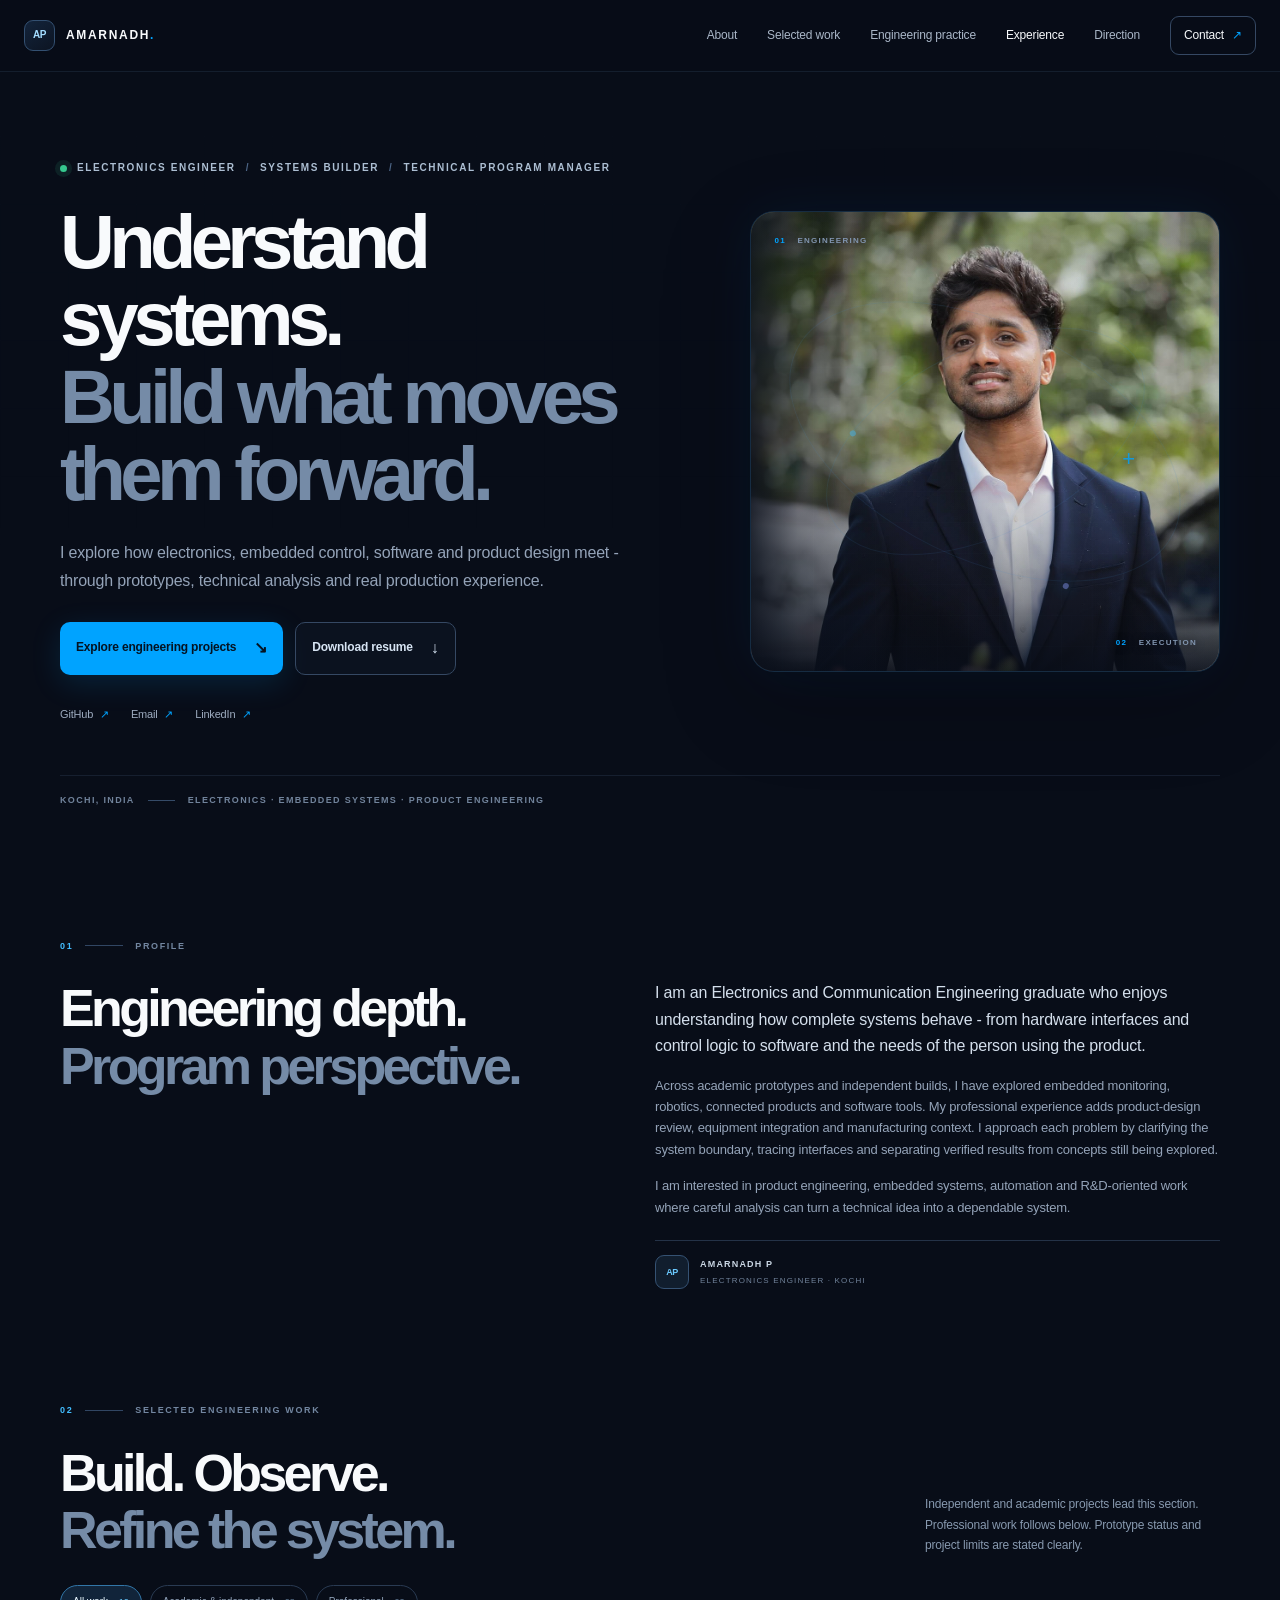
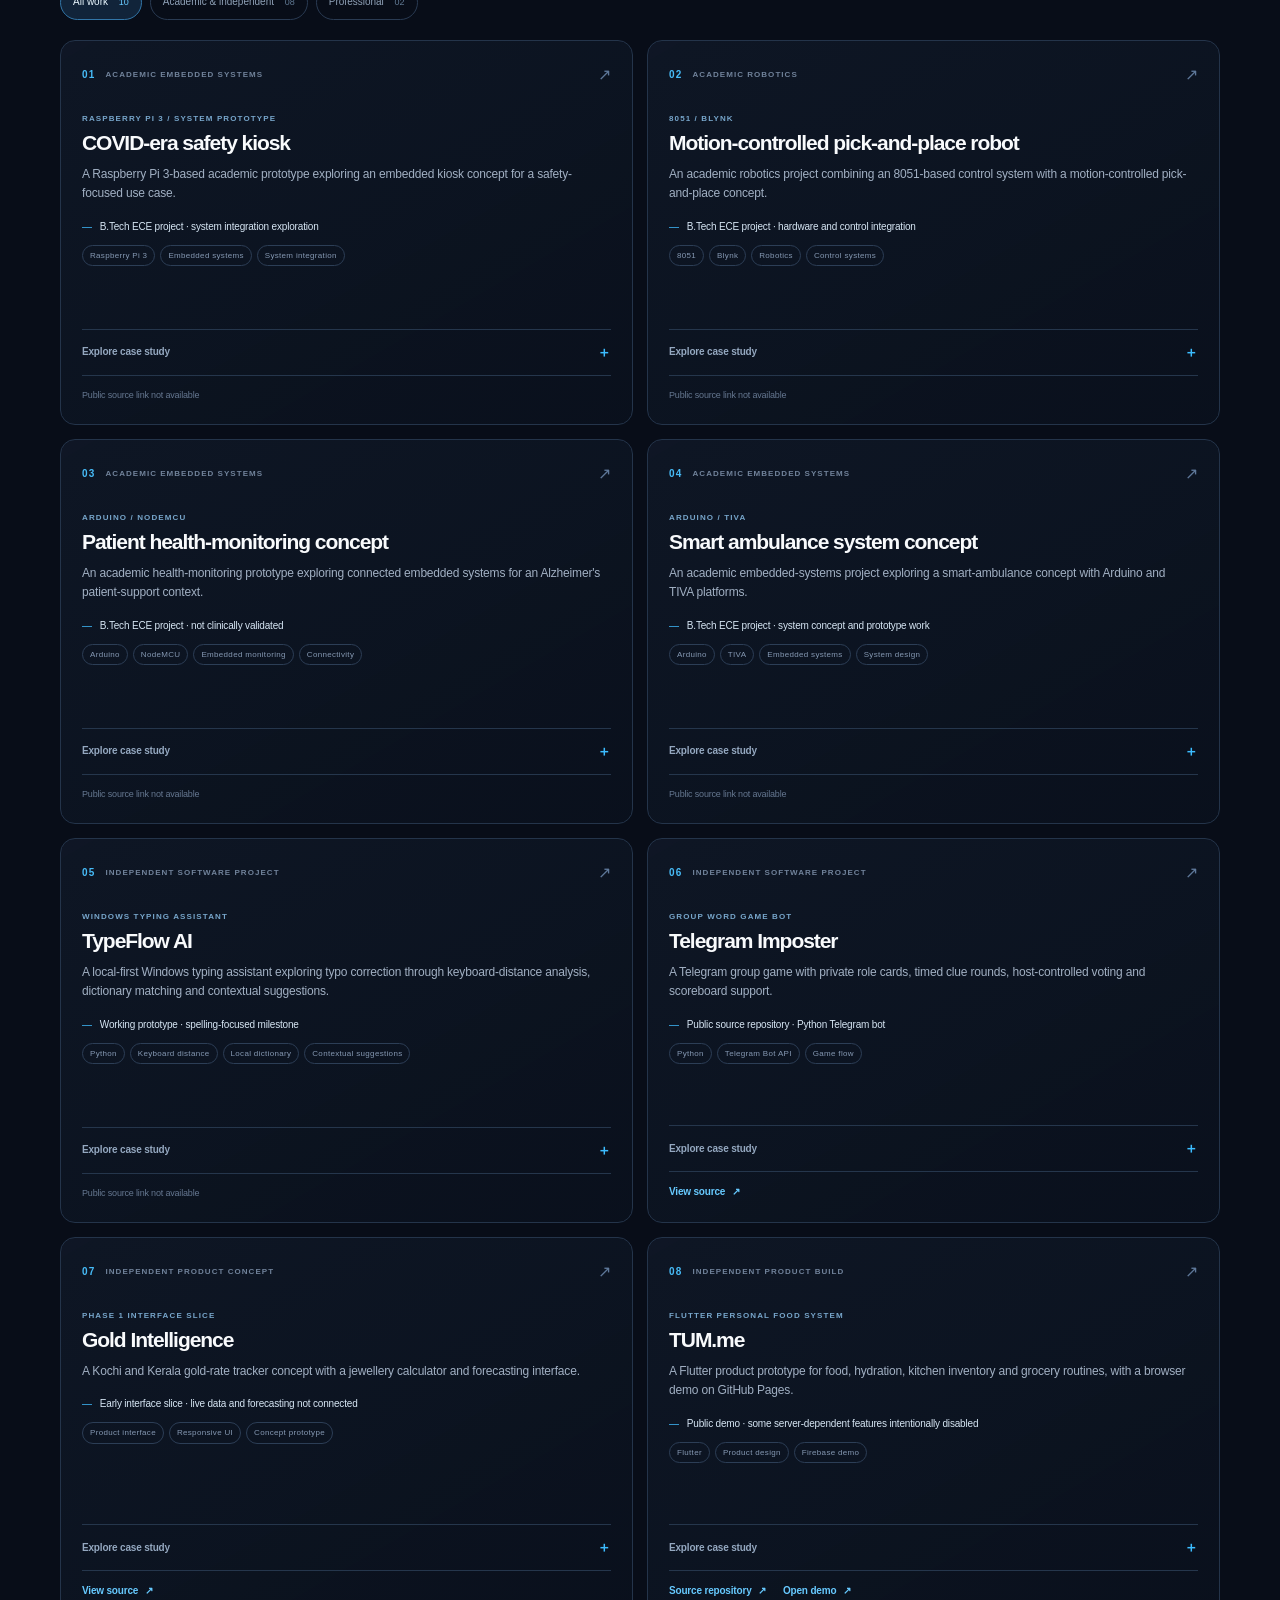
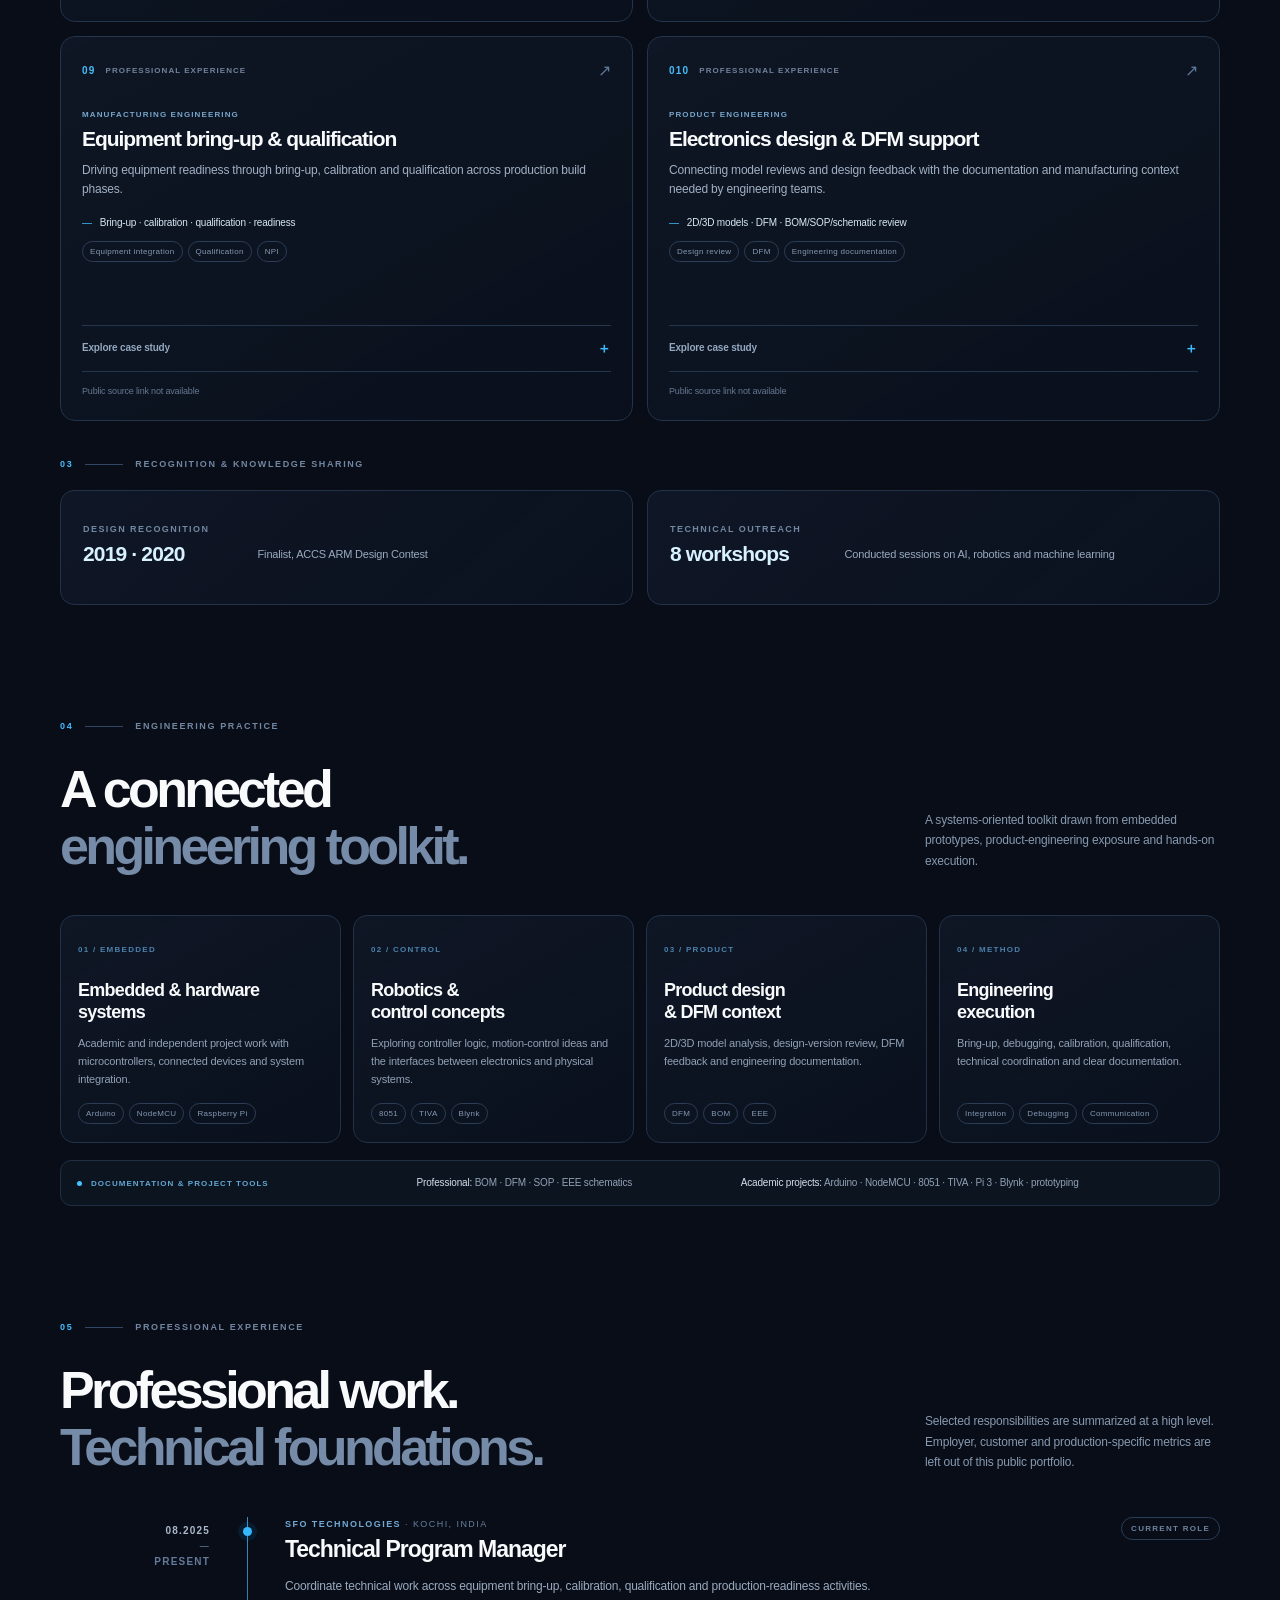
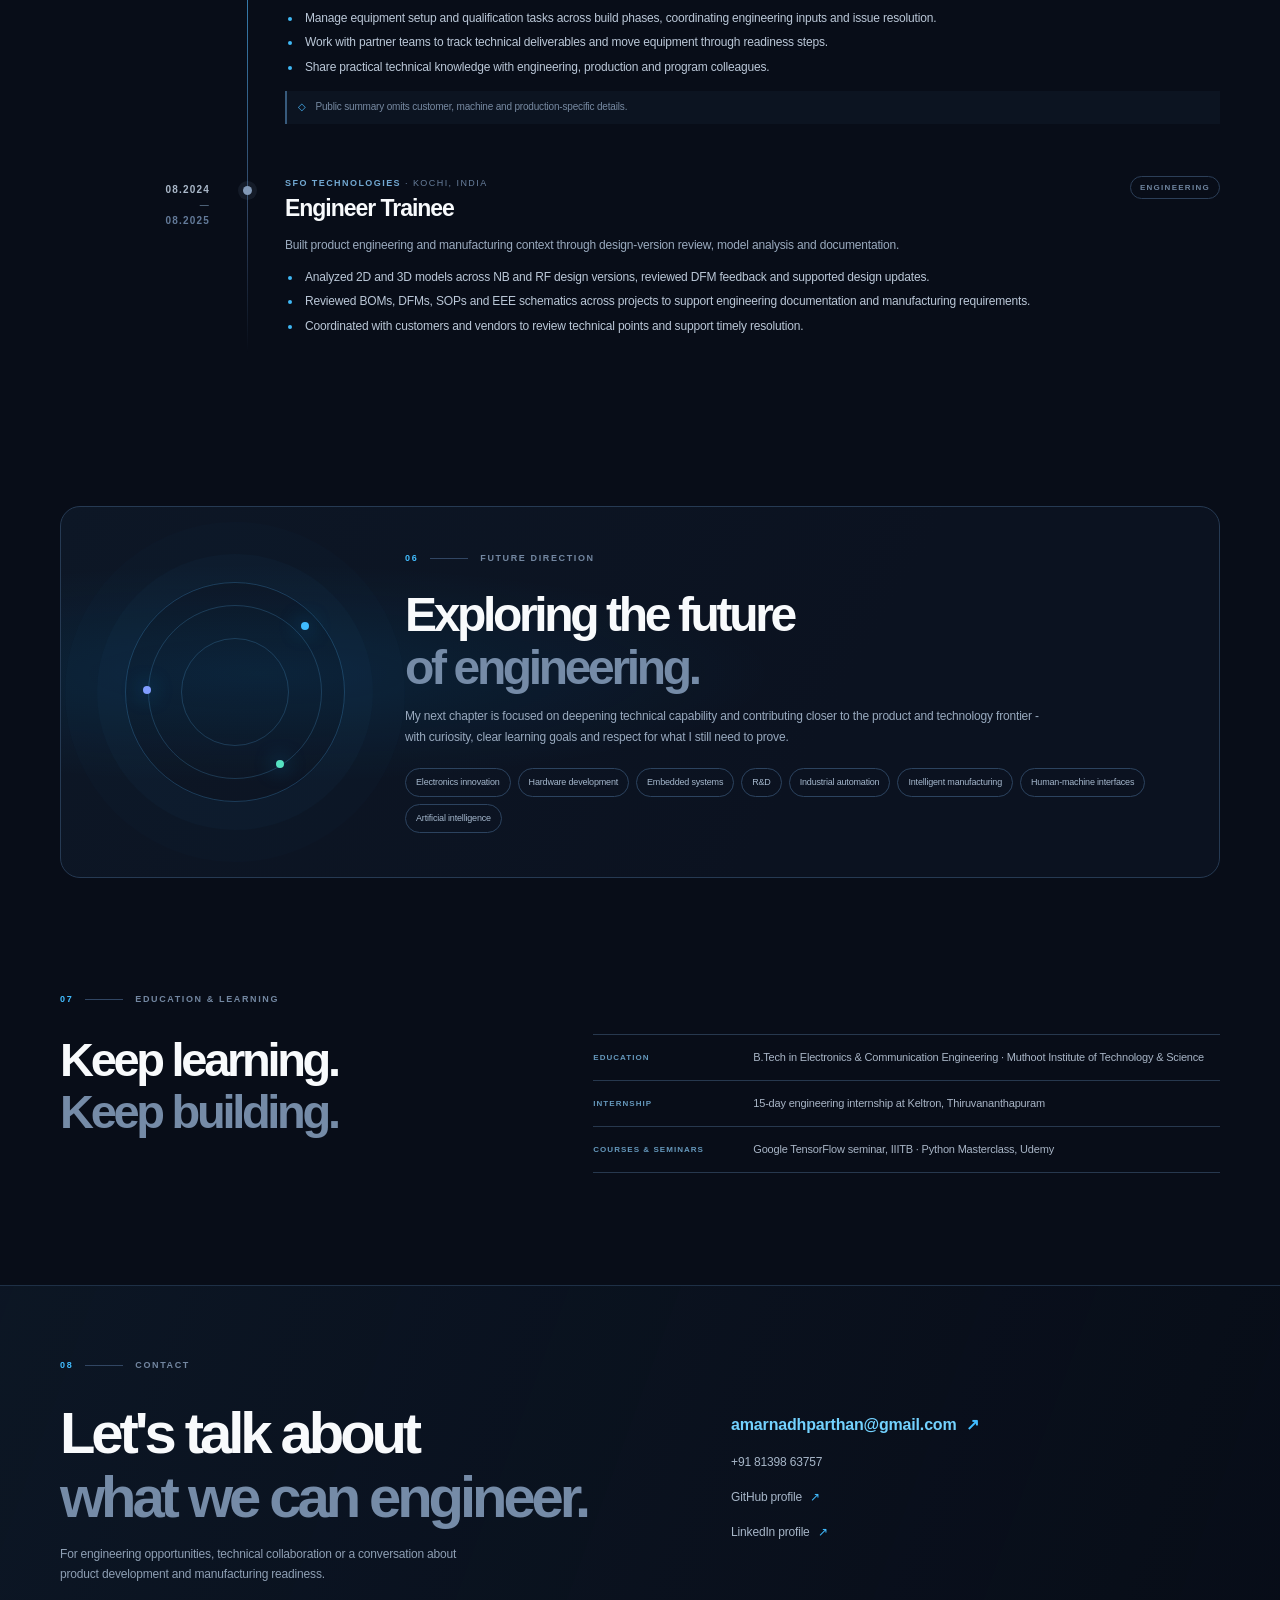
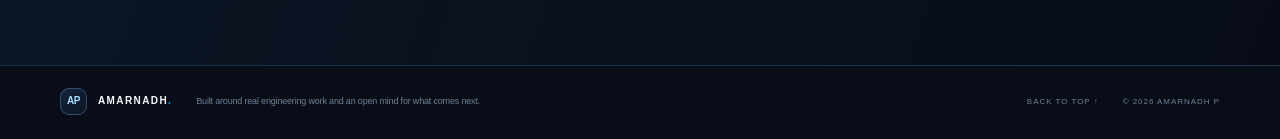
==== commit 230b507d: "Integrate professional portrait in responsive hero" ====
--- a/index.html
+++ b/index.html
@@ -12,7 +12,7 @@
   <meta name="author" content="Amarnadh P">
   <link rel="canonical" href="https://amarnadhp1998-lgtm.github.io/">
   <link rel="icon" href="assets/img/favicon.svg" type="image/svg+xml">
-  <link rel="stylesheet" href="assets/css/styles.css">
+  <link rel="stylesheet" href="assets/css/styles.css?v=portrait-2">
   <title>Amarnadh P | Electronics Engineer &amp; Technical Program Manager</title>
   <script type="application/ld+json">
   {"@context":"https://schema.org","@type":"Person","name":"Amarnadh P","jobTitle":"Technical Program Manager","email":"mailto:amarnadhparthan@gmail.com","telephone":"+91 8139863757","address":{"@type":"PostalAddress","addressLocality":"Kochi","addressCountry":"IN"},"url":"https://amarnadhp1998-lgtm.github.io/","sameAs":["https://github.com/amarnadhp1998-lgtm","https://www.linkedin.com/in/amarnadh-parthasarathy-571634148/"]}
@@ -39,7 +39,7 @@
           <p class="hero-lede">I explore how electronics, embedded control, software and product design meet - through prototypes, technical analysis and real production experience.</p>
           <div class="hero-actions">
             <a class="button button-primary" href="#work">Explore engineering projects <span aria-hidden="true">↘</span></a>
-            <a class="button button-quiet" href="assets/Amarnadh_P_Resume.pdf" download>Download resume <span aria-hidden="true">↓</span></a>
+            <a class="button button-quiet" href="assets/Amarnadh_P_Resume.pdf?v=portrait-2" download>Download resume <span aria-hidden="true">↓</span></a>
           </div>
           <div class="hero-links" aria-label="Professional links">
             <a href="https://github.com/amarnadhp1998-lgtm" target="_blank" rel="noreferrer">GitHub <span aria-hidden="true">↗</span></a>
@@ -47,13 +47,11 @@
             <a href="https://www.linkedin.com/in/amarnadh-parthasarathy-571634148/" target="_blank" rel="noreferrer">LinkedIn <span aria-hidden="true">↗</span></a>
           </div>
         </div>
-        <div class="hero-visual reveal" aria-label="Portrait placeholder and engineering motif">
+        <div class="hero-visual reveal" aria-label="Portrait of Amarnadh P in a navy blazer">
+          <img class="hero-portrait" src="assets/img/amarnadh-portrait.jpg" width="1200" height="1600" alt="Amarnadh P wearing a navy blazer and white shirt" fetchpriority="high" decoding="async">
+          <div class="portrait-blend" aria-hidden="true"></div>
           <div class="visual-grid" aria-hidden="true"></div>
           <div class="orbit orbit-one" aria-hidden="true"></div><div class="orbit orbit-two" aria-hidden="true"></div>
-          <div class="portrait-placeholder">
-            <span class="portrait-initials">AP</span>
-            <span class="portrait-caption"><span class="caption-line"></span> PROFESSIONAL PORTRAIT PENDING</span>
-          </div>
           <div class="visual-label visual-label-top"><span>01</span> ENGINEERING</div>
           <div class="visual-label visual-label-bottom"><span>02</span> EXECUTION</div>
           <div class="visual-crosshair" aria-hidden="true">+</div>
@@ -111,7 +109,7 @@
     <section class="contact-section" id="contact" aria-labelledby="contact-title"><div class="contact-inner section-wrap"><div class="section-kicker"><span>08</span><span class="kicker-rule"></span><span>CONTACT</span></div><div class="contact-grid"><div><h2 id="contact-title">Let's talk about<br><span>what we can engineer.</span></h2><p>For engineering opportunities, technical collaboration or a conversation about product development and manufacturing readiness.</p></div><div class="contact-actions"><a class="contact-email" href="mailto:amarnadhparthan@gmail.com">amarnadhparthan@gmail.com <span>↗</span></a><a href="tel:+918139863757">+91 81398 63757</a><a href="https://github.com/amarnadhp1998-lgtm" target="_blank" rel="noreferrer">GitHub profile <span>↗</span></a><a href="https://www.linkedin.com/in/amarnadh-parthasarathy-571634148/" target="_blank" rel="noreferrer">LinkedIn profile <span>↗</span></a></div></div></div></section>
   </main>
   <footer class="site-footer section-wrap"><a class="brand footer-brand" href="#top"><span class="brand-mark">AP</span><span>AMARNADH<span class="brand-dot">.</span></span></a><p>Built around real engineering work and an open mind for what comes next.</p><a href="#top" class="back-top">BACK TO TOP ↑</a><span class="footer-copy">© <span id="year"></span> AMARNADH P</span></footer>
-  <script src="assets/js/content.js"></script>
-  <script src="assets/js/app.js"></script>
+  <script src="assets/js/content.js?v=portrait-2"></script>
+  <script src="assets/js/app.js?v=portrait-2"></script>
 </body>
 </html>
--- a/assets/css/styles.css
+++ b/assets/css/styles.css
@@ -18,3 +18,12 @@
 
 .achievement-section{padding-top:36px}.achievement-grid{margin-top:18px;display:grid;grid-template-columns:repeat(2,minmax(0,1fr));gap:14px}.achievement-grid article{min-height:115px;display:grid;grid-template-columns:minmax(118px,.45fr) 1fr;align-content:center;column-gap:16px;padding:19px 22px;border:1px solid var(--line);border-radius:14px;background:linear-gradient(140deg,rgba(16,24,39,.88),rgba(11,18,32,.82))}.achievement-label{grid-column:1/-1;color:#7187a2;font-size:9px;font-weight:700;letter-spacing:.16em}.achievement-grid strong{color:#d8f1ff;font-size:21px;letter-spacing:-.04em}.achievement-grid p{align-self:center;margin:0;color:#9aabc0;font-size:11px;line-height:1.5}
 @media(max-width:720px){.achievement-grid{grid-template-columns:1fr;gap:9px}.achievement-grid article{min-height:96px;grid-template-columns:105px 1fr;padding:15px}.achievement-grid strong{font-size:18px}.achievement-grid p{font-size:10px}}
+.hero-visual{height:clamp(410px,36vw,500px);min-height:0;border:1px solid rgba(69,142,199,.24);background:#080d18;isolation:isolate;box-shadow:0 28px 90px rgba(0,0,0,.24),0 0 55px rgba(0,145,255,.08)}
+.hero-portrait{position:absolute;z-index:0;inset:0;width:100%;height:100%;display:block;object-fit:cover;object-position:center top}
+.portrait-blend{position:absolute;z-index:1;inset:0;pointer-events:none;background:linear-gradient(90deg,rgba(8,13,24,.86) 0%,rgba(8,13,24,.48) 10%,rgba(8,13,24,.08) 34%,transparent 66%,rgba(8,13,24,.12) 100%),linear-gradient(0deg,rgba(8,13,24,.88) 0%,rgba(8,13,24,.42) 15%,transparent 43%),linear-gradient(180deg,rgba(8,13,24,.18) 0%,transparent 23%)}
+.visual-grid{z-index:2;opacity:.1;mix-blend-mode:screen;mask-image:linear-gradient(90deg,transparent 4%,black 54%,transparent 100%)}
+.orbit{z-index:2;opacity:.46;pointer-events:none}
+.visual-label,.visual-crosshair{z-index:3;text-shadow:0 1px 8px rgba(3,9,18,.85)}
+@media(max-width:980px){.hero-visual{height:clamp(390px,44vw,470px);min-height:0}}
+@media(max-width:720px){.hero-visual{width:100%;height:clamp(390px,112vw,470px);min-height:0;border-radius:20px}.hero-portrait{object-position:center top}.portrait-blend{background:linear-gradient(90deg,rgba(8,13,24,.42),transparent 30%,transparent 80%,rgba(8,13,24,.1)),linear-gradient(0deg,rgba(8,13,24,.88),rgba(8,13,24,.36) 14%,transparent 42%),linear-gradient(180deg,rgba(8,13,24,.14),transparent 20%)}.orbit{opacity:.32}.visual-grid{opacity:.07}}
+.hero-portrait{transform:scale(1.1);transform-origin:center top}@media(max-width:720px){.hero-portrait{transform:scale(1.06);transform-origin:center top}}
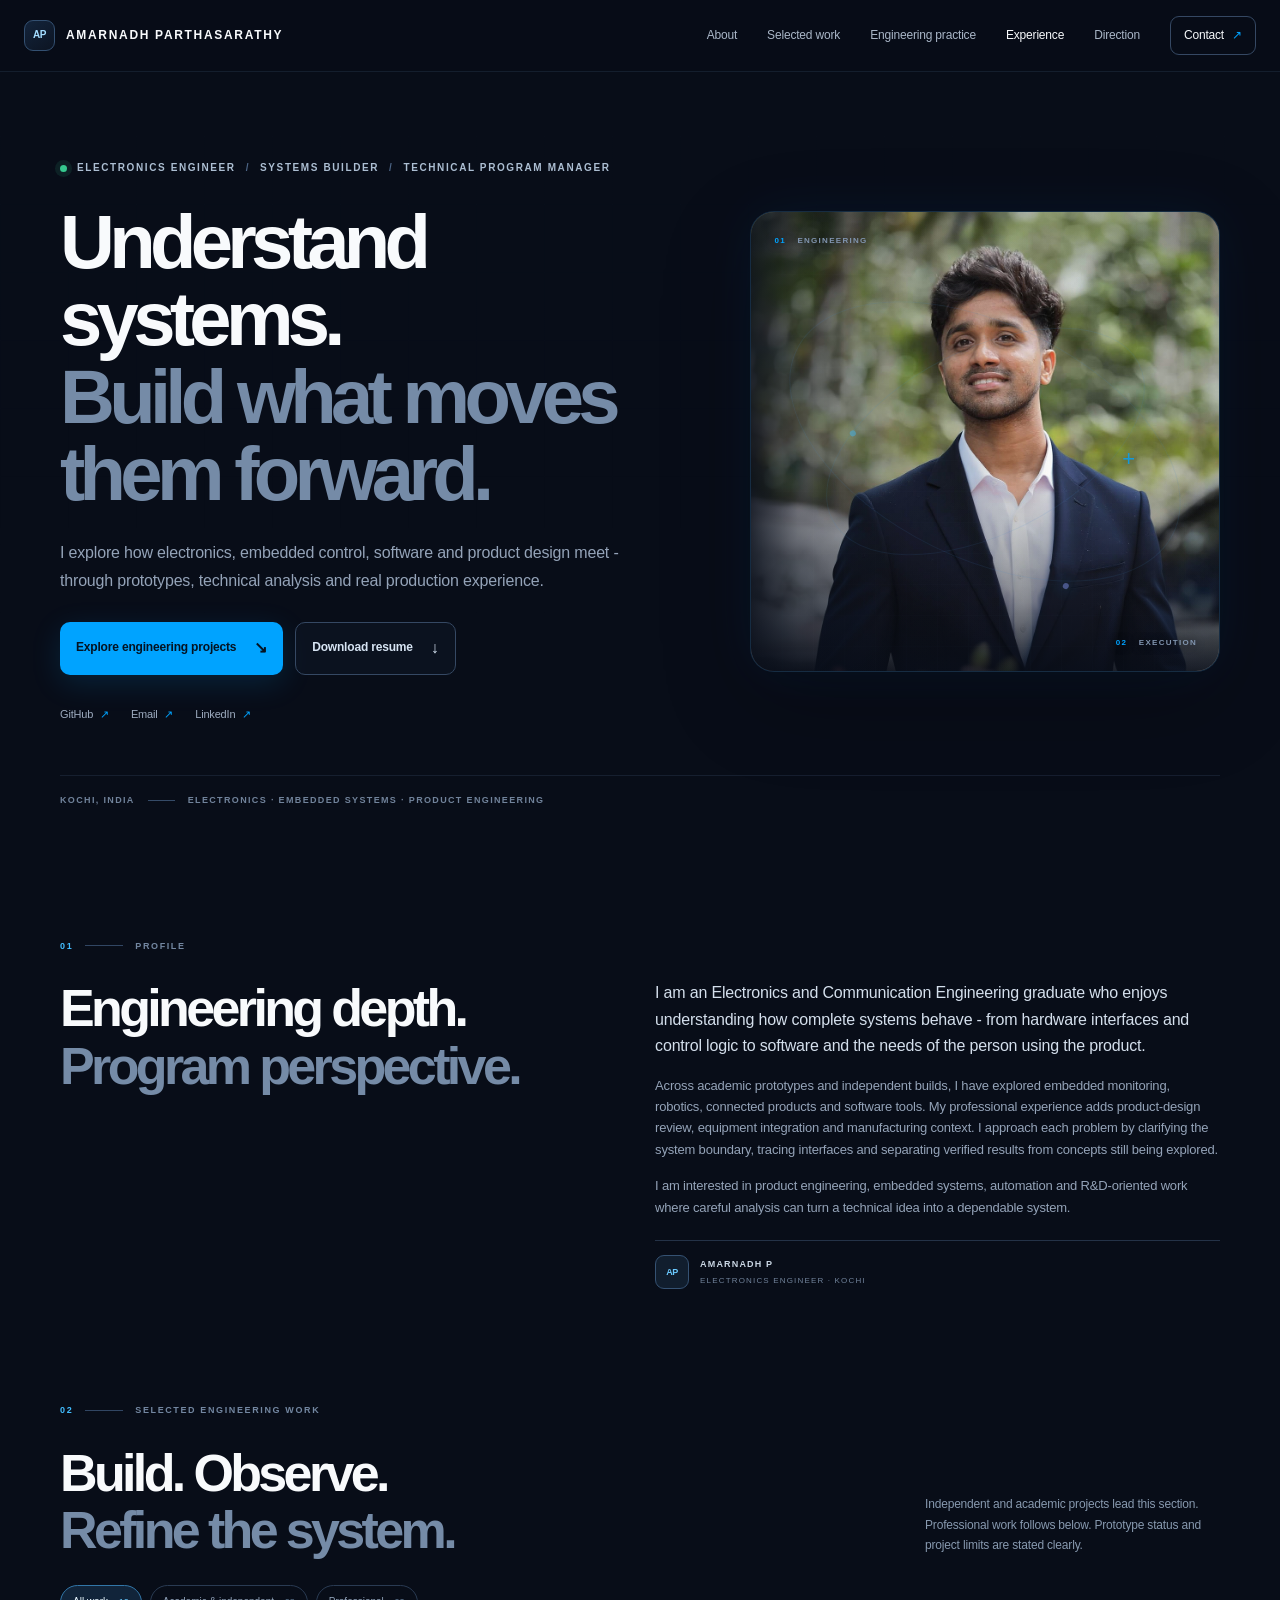
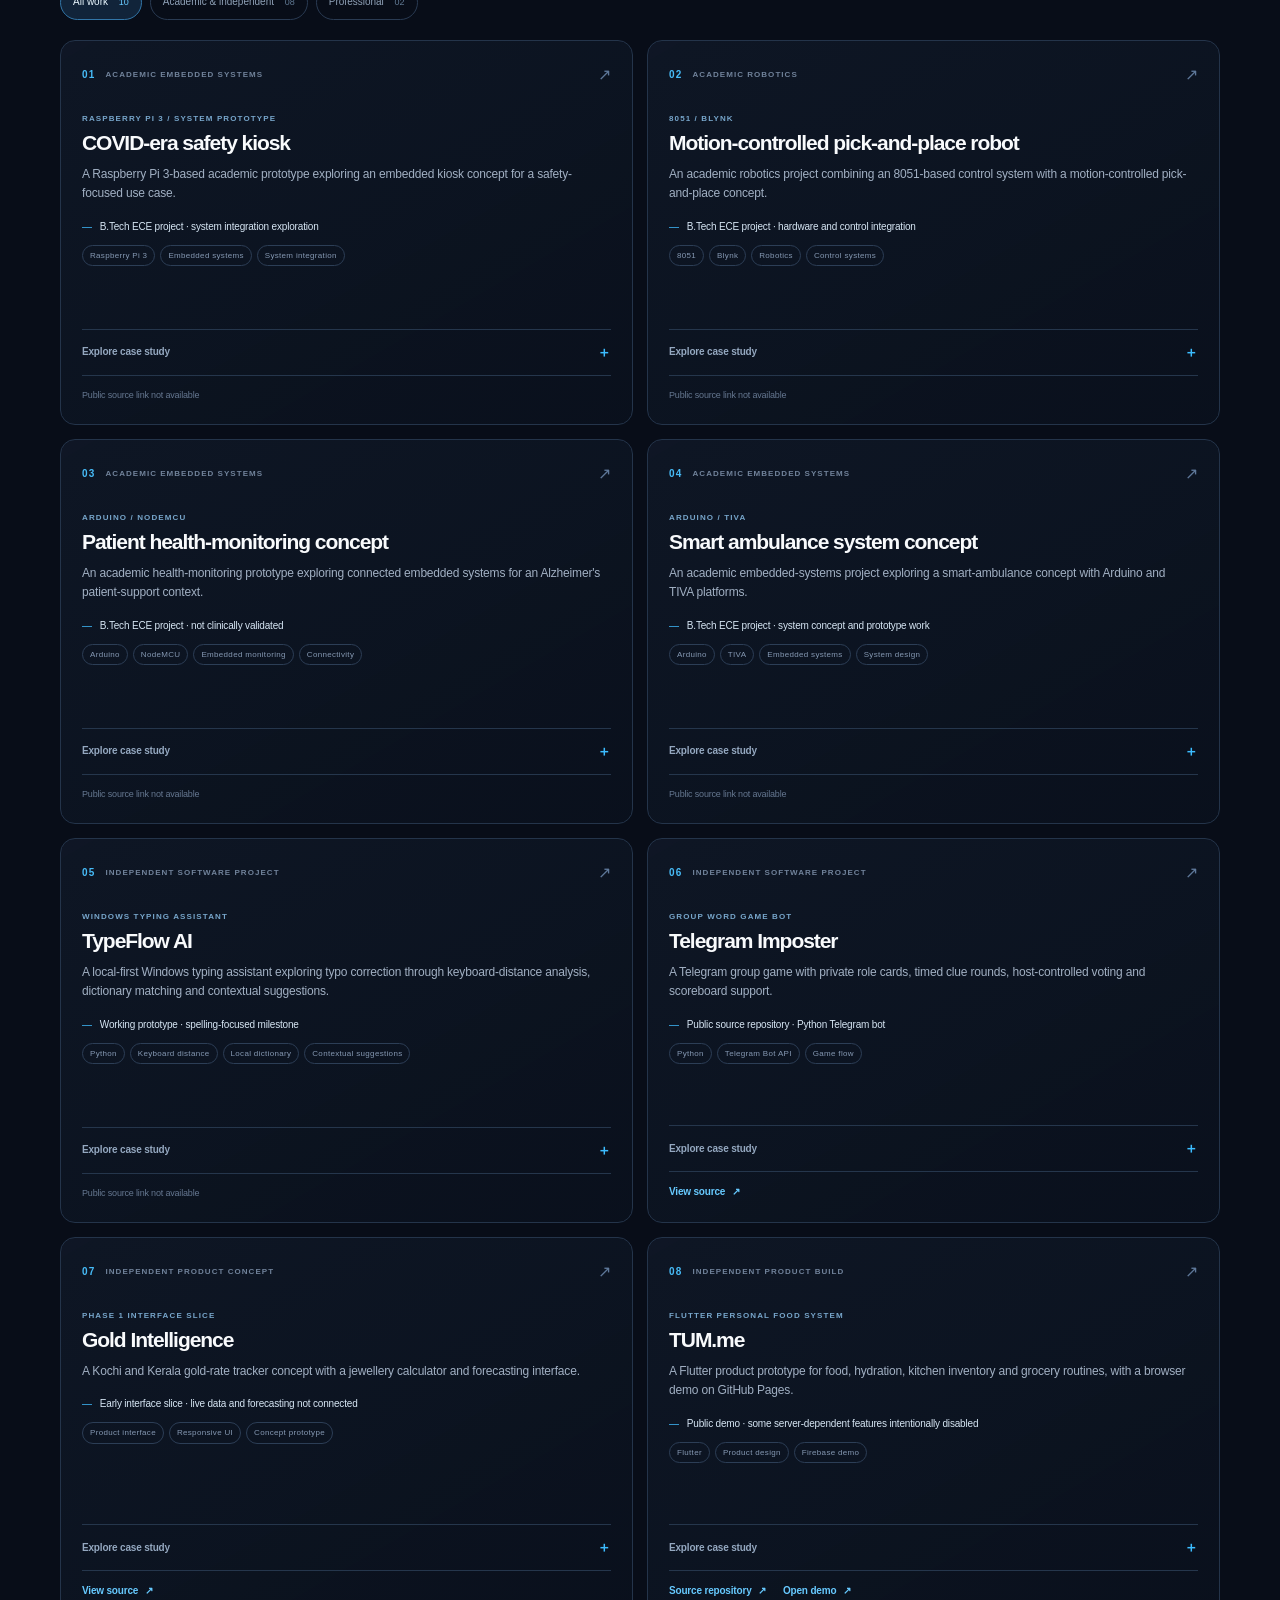
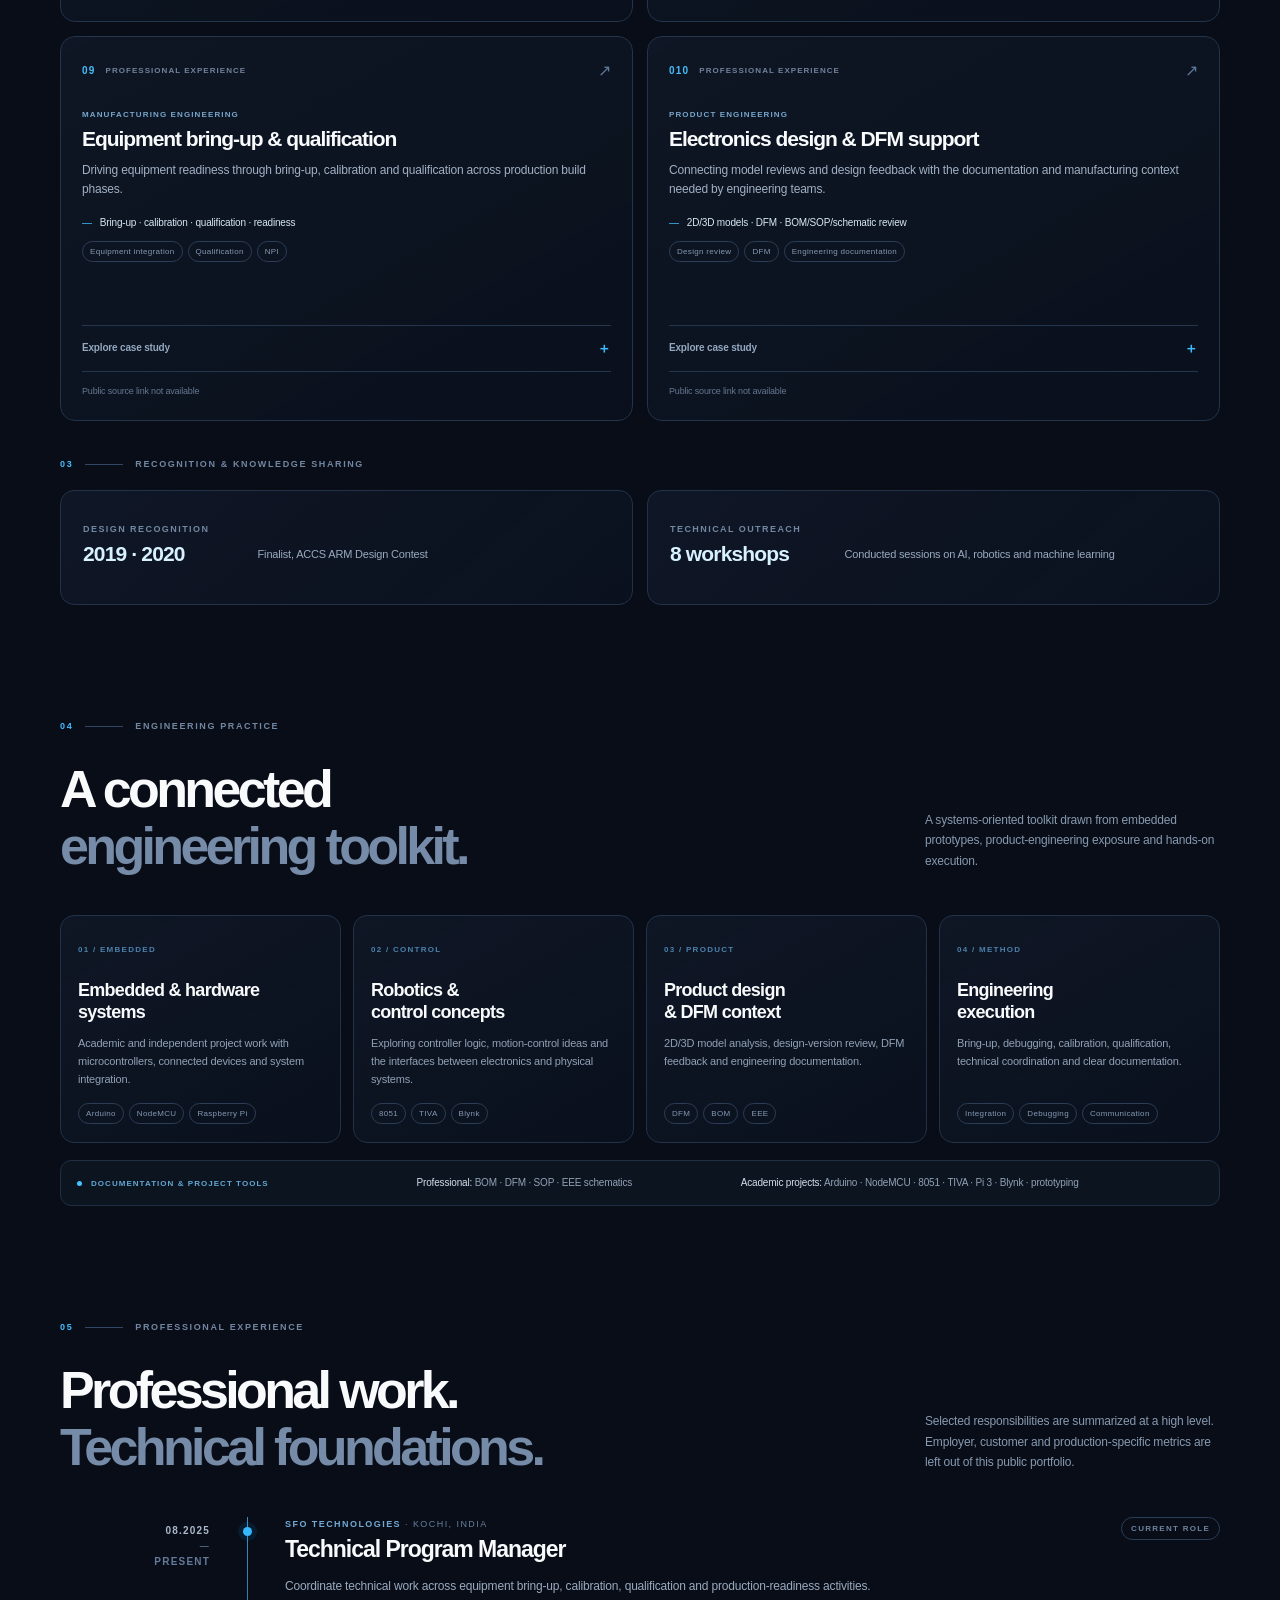
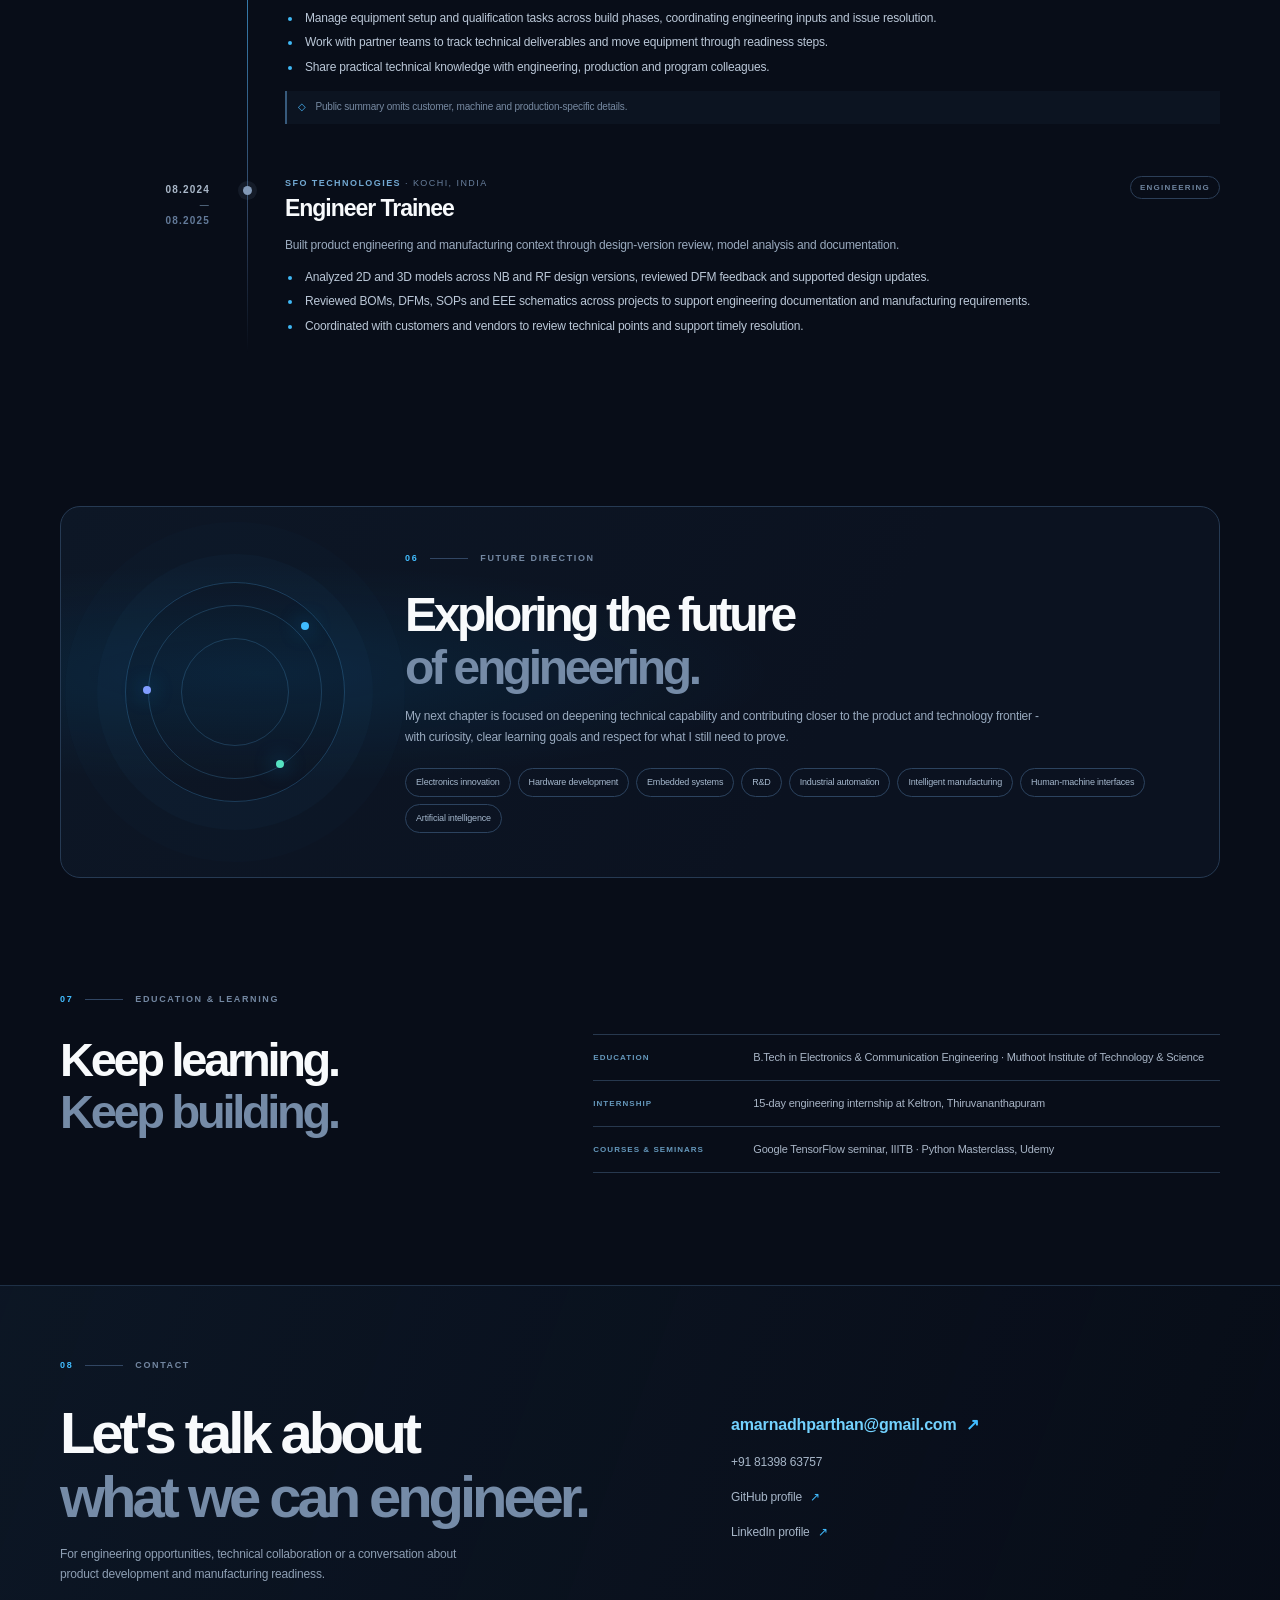
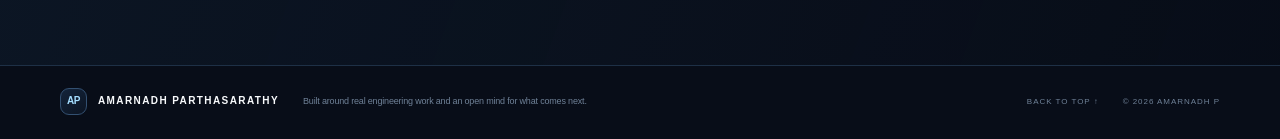
==== commit 237b67e6: "Use full name in portfolio branding" ====
--- a/index.html
+++ b/index.html
@@ -12,7 +12,7 @@
   <meta name="author" content="Amarnadh P">
   <link rel="canonical" href="https://amarnadhp1998-lgtm.github.io/">
   <link rel="icon" href="assets/img/favicon.svg" type="image/svg+xml">
-  <link rel="stylesheet" href="assets/css/styles.css?v=portrait-2">
+  <link rel="stylesheet" href="assets/css/styles.css?v=brand-1">
   <title>Amarnadh P | Electronics Engineer &amp; Technical Program Manager</title>
   <script type="application/ld+json">
   {"@context":"https://schema.org","@type":"Person","name":"Amarnadh P","jobTitle":"Technical Program Manager","email":"mailto:amarnadhparthan@gmail.com","telephone":"+91 8139863757","address":{"@type":"PostalAddress","addressLocality":"Kochi","addressCountry":"IN"},"url":"https://amarnadhp1998-lgtm.github.io/","sameAs":["https://github.com/amarnadhp1998-lgtm","https://www.linkedin.com/in/amarnadh-parthasarathy-571634148/"]}
@@ -22,7 +22,7 @@
   <a class="skip-link" href="#main">Skip to content</a>
   <header class="site-header" id="top">
     <div class="nav-shell">
-      <a class="brand" href="#top" aria-label="Amarnadh P home"><span class="brand-mark">AP</span><span>AMARNADH<span class="brand-dot">.</span></span></a>
+      <a class="brand" href="#top" aria-label="Amarnadh Parthasarathy home"><span class="brand-mark">AP</span><span class="brand-name">AMARNADH PARTHASARATHY</span></a>
       <button class="menu-toggle" type="button" aria-label="Open navigation" aria-expanded="false" aria-controls="primary-nav"><span></span><span></span></button>
       <nav class="primary-nav" id="primary-nav" aria-label="Primary navigation">
         <a href="#about">About</a><a href="#work">Selected work</a><a href="#expertise">Engineering practice</a><a href="#experience">Experience</a><a href="#future">Direction</a>
@@ -108,8 +108,8 @@
     <section class="section section-wrap development-section" aria-labelledby="development-title"><div class="section-kicker"><span>07</span><span class="kicker-rule"></span><span>EDUCATION &amp; LEARNING</span></div><div class="development-grid"><h2 id="development-title">Keep learning.<br><span>Keep building.</span></h2><div class="learning-list"><div><span class="learning-year">EDUCATION</span><p>B.Tech in Electronics &amp; Communication Engineering · Muthoot Institute of Technology &amp; Science</p></div><div><span class="learning-year">INTERNSHIP</span><p>15-day engineering internship at Keltron, Thiruvananthapuram</p></div><div><span class="learning-year">COURSES &amp; SEMINARS</span><p>Google TensorFlow seminar, IIITB · Python Masterclass, Udemy</p></div></div></div></section>
     <section class="contact-section" id="contact" aria-labelledby="contact-title"><div class="contact-inner section-wrap"><div class="section-kicker"><span>08</span><span class="kicker-rule"></span><span>CONTACT</span></div><div class="contact-grid"><div><h2 id="contact-title">Let's talk about<br><span>what we can engineer.</span></h2><p>For engineering opportunities, technical collaboration or a conversation about product development and manufacturing readiness.</p></div><div class="contact-actions"><a class="contact-email" href="mailto:amarnadhparthan@gmail.com">amarnadhparthan@gmail.com <span>↗</span></a><a href="tel:+918139863757">+91 81398 63757</a><a href="https://github.com/amarnadhp1998-lgtm" target="_blank" rel="noreferrer">GitHub profile <span>↗</span></a><a href="https://www.linkedin.com/in/amarnadh-parthasarathy-571634148/" target="_blank" rel="noreferrer">LinkedIn profile <span>↗</span></a></div></div></div></section>
   </main>
-  <footer class="site-footer section-wrap"><a class="brand footer-brand" href="#top"><span class="brand-mark">AP</span><span>AMARNADH<span class="brand-dot">.</span></span></a><p>Built around real engineering work and an open mind for what comes next.</p><a href="#top" class="back-top">BACK TO TOP ↑</a><span class="footer-copy">© <span id="year"></span> AMARNADH P</span></footer>
-  <script src="assets/js/content.js?v=portrait-2"></script>
-  <script src="assets/js/app.js?v=portrait-2"></script>
+  <footer class="site-footer section-wrap"><a class="brand footer-brand" href="#top" aria-label="Amarnadh Parthasarathy home"><span class="brand-mark">AP</span><span class="brand-name">AMARNADH PARTHASARATHY</span></a><p>Built around real engineering work and an open mind for what comes next.</p><a href="#top" class="back-top">BACK TO TOP ↑</a><span class="footer-copy">© <span id="year"></span> AMARNADH P</span></footer>
+  <script src="assets/js/content.js?v=brand-1"></script>
+  <script src="assets/js/app.js?v=brand-1"></script>
 </body>
-</html>+</html>
--- a/assets/css/styles.css
+++ b/assets/css/styles.css
@@ -26,4 +26,5 @@
 .visual-label,.visual-crosshair{z-index:3;text-shadow:0 1px 8px rgba(3,9,18,.85)}
 @media(max-width:980px){.hero-visual{height:clamp(390px,44vw,470px);min-height:0}}
 @media(max-width:720px){.hero-visual{width:100%;height:clamp(390px,112vw,470px);min-height:0;border-radius:20px}.hero-portrait{object-position:center top}.portrait-blend{background:linear-gradient(90deg,rgba(8,13,24,.42),transparent 30%,transparent 80%,rgba(8,13,24,.1)),linear-gradient(0deg,rgba(8,13,24,.88),rgba(8,13,24,.36) 14%,transparent 42%),linear-gradient(180deg,rgba(8,13,24,.14),transparent 20%)}.orbit{opacity:.32}.visual-grid{opacity:.07}}
+@media(max-width:360px){.brand{font-size:10px;letter-spacing:.07em;gap:8px}}
 .hero-portrait{transform:scale(1.1);transform-origin:center top}@media(max-width:720px){.hero-portrait{transform:scale(1.06);transform-origin:center top}}
